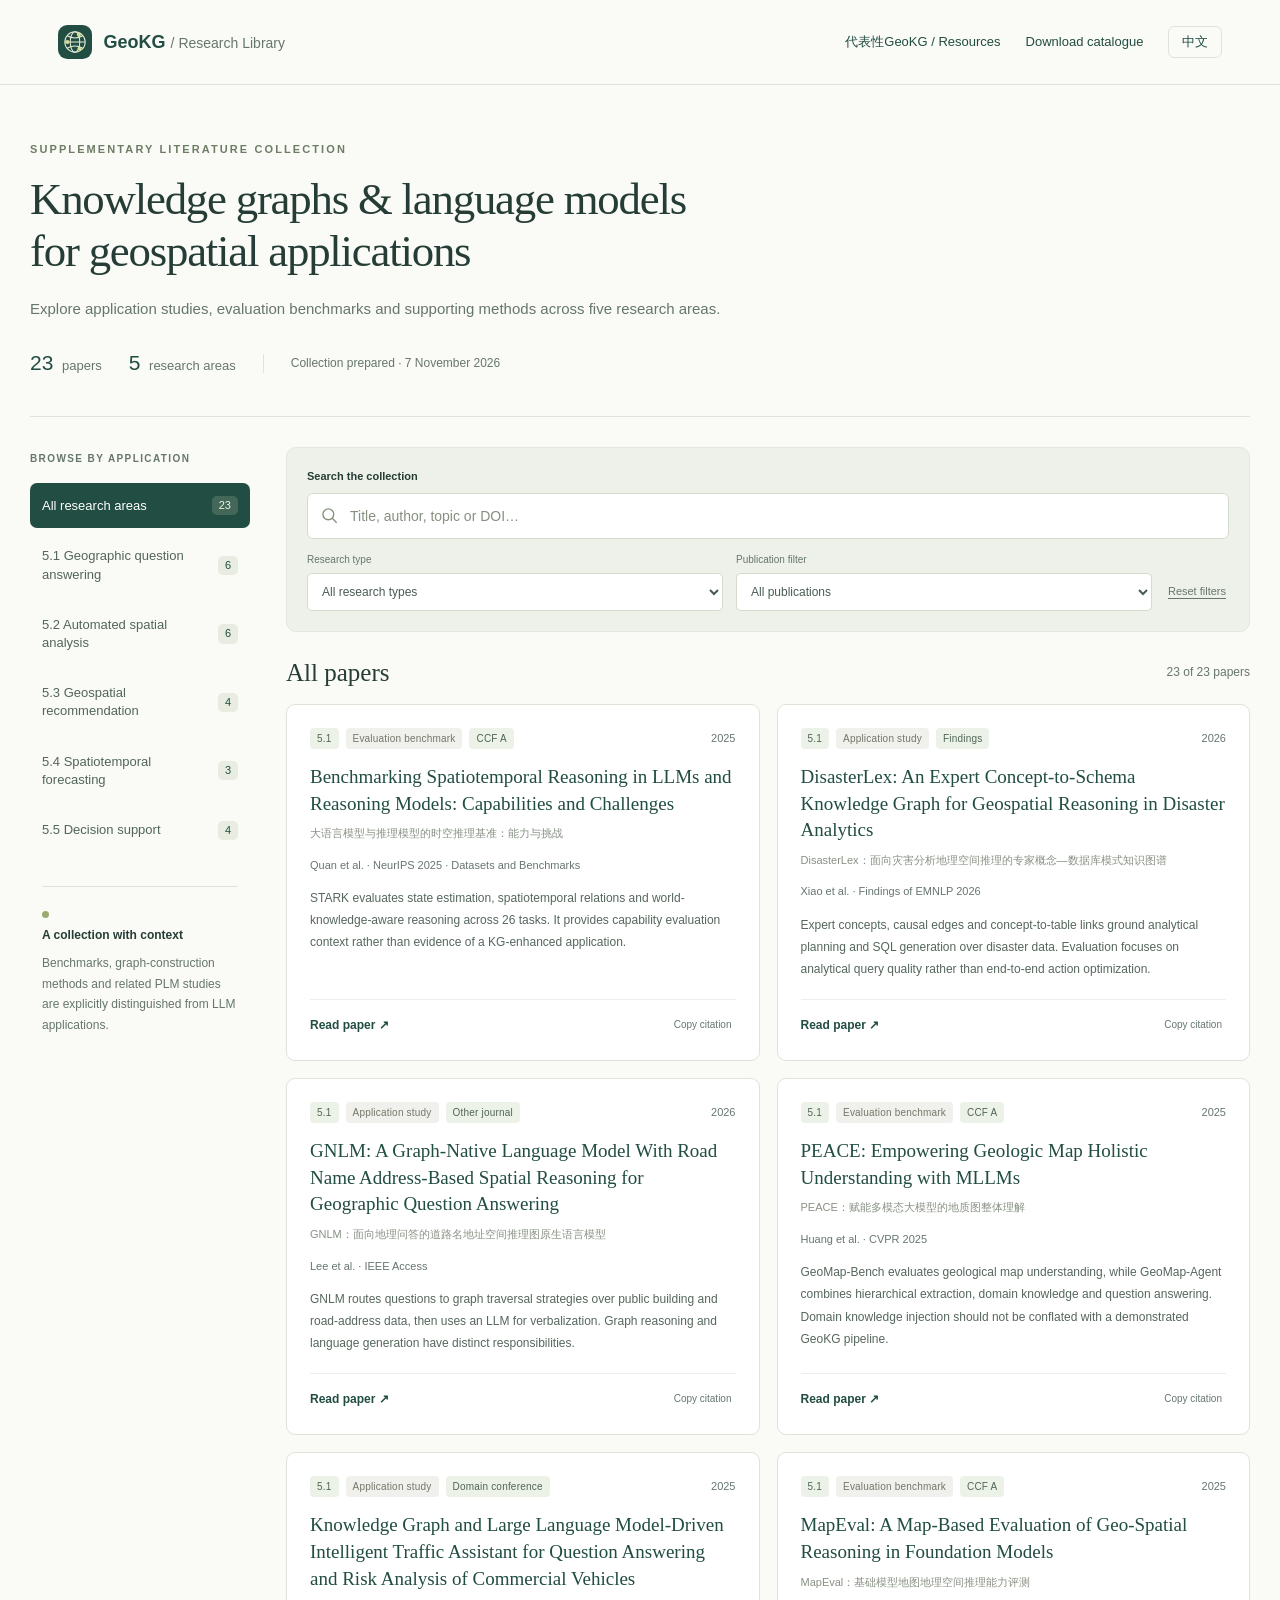
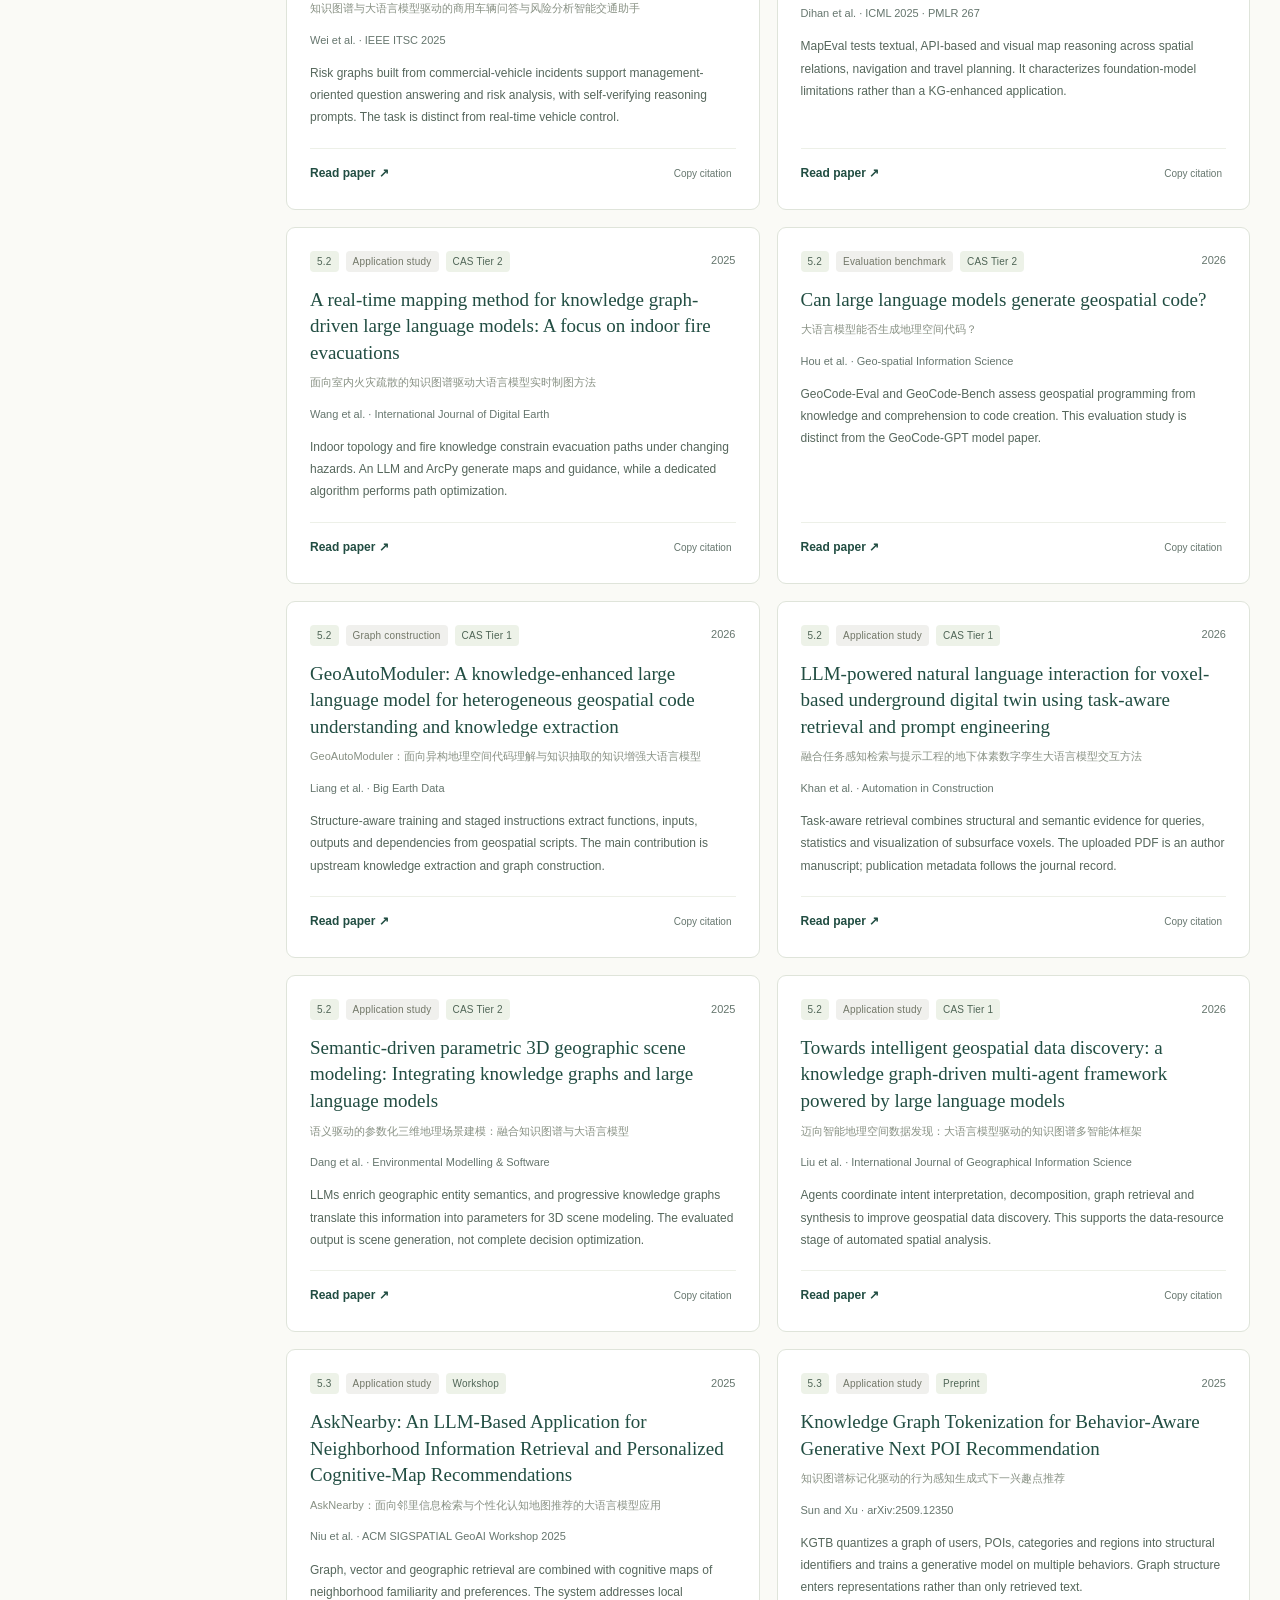
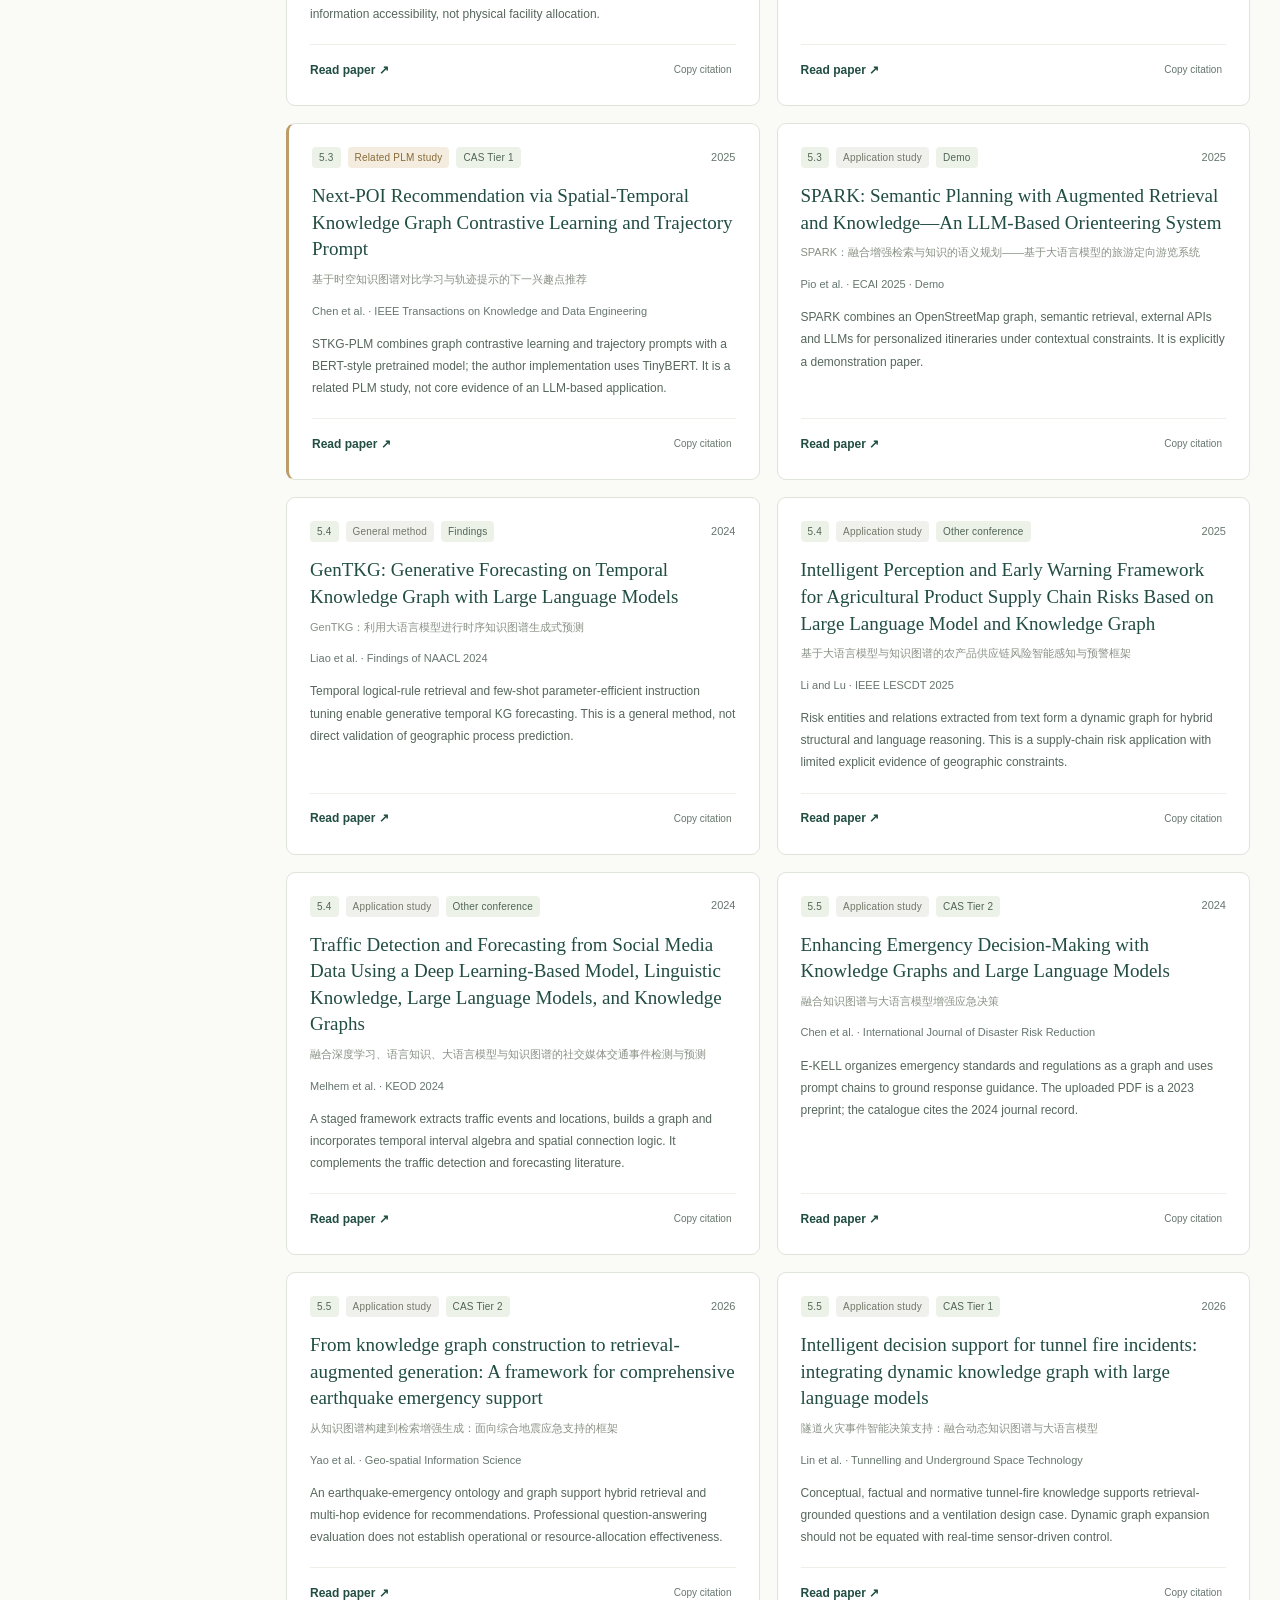
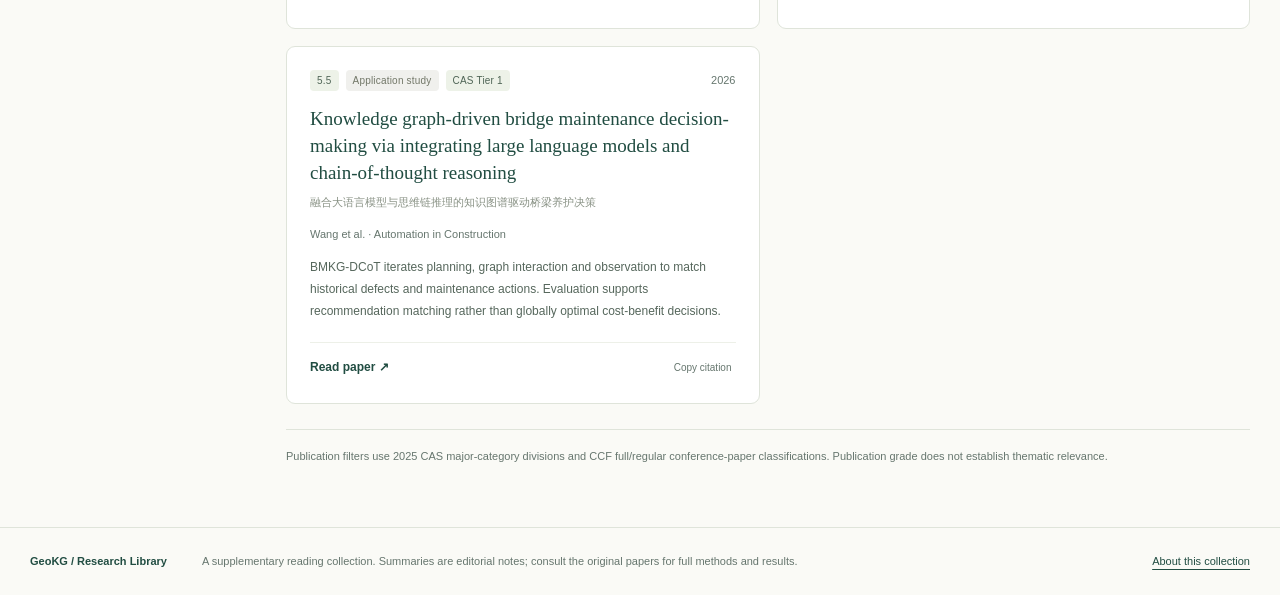
==== index.html @ d075bb41 "Add files via upload" ====
<!doctype html>
<html lang="en">
<head>
  <meta charset="utf-8">
  <meta name="viewport" content="width=device-width,initial-scale=1">
  <meta name="description" content="A bilingual supplementary collection of research on knowledge graphs, language models and geospatial applications.">
  <title>GeoKG Literature Library</title>
  <link rel="icon" href="favicon.svg" type="image/svg+xml">
  <link rel="stylesheet" href="styles.css">
  <script src="data.js" defer></script>
  <script src="core.js" defer></script>
  <script src="app.js" defer></script>
</head>
<body>
  <a class="skip" href="#results" data-i18n="skip">Skip to papers</a>
  <header class="topbar"><a class="brand" href="./"><img src="favicon.svg" alt="" width="34" height="34"><span>GeoKG <span class="brand-light">/ Research Library</span></span></a><div class="top-actions"><a href="representative-geokg/">代表性GeoKG / Resources</a><a href="data.json" download data-i18n="download">Download catalogue</a><button id="language" type="button" lang="zh-CN">中文</button></div></header>
  <main>
    <section class="intro" aria-labelledby="page-title"><p class="eyebrow" data-i18n="eyebrow">SUPPLEMENTARY LITERATURE COLLECTION</p><h1 id="page-title" data-i18n="title">Knowledge graphs &amp; language models<br>for geospatial applications</h1><p class="lead" data-i18n="lead">Explore application studies, evaluation benchmarks and supporting methods across five research areas.</p><div class="collection-meta"><span><b>23</b> <span data-i18n="papers">papers</span></span><span><b>5</b> <span data-i18n="areas">research areas</span></span><span class="updated" data-i18n="updated">Collection prepared · 7 November 2026</span></div></section>
    <div class="workspace">
      <aside><h2 class="aside-heading" data-i18n="browse">BROWSE BY APPLICATION</h2><nav id="sections" aria-label="Research areas"></nav><div class="scope-note"><span class="note-dot"></span><h3 data-i18n="scopeTitle">A collection with context</h3><p data-i18n="scope">Benchmarks, graph-construction methods and related PLM studies are explicitly distinguished from LLM applications.</p></div></aside>
      <section class="catalogue" aria-labelledby="list-title">
        <form id="filters" class="filters" role="search">
          <label class="search-label" for="search"><span data-i18n="searchLabel">Search the collection</span><div class="search-wrap"><svg viewBox="0 0 24 24" width="20" height="20" aria-hidden="true"><circle cx="10" cy="10" r="6.5" fill="none" stroke="currentColor" stroke-width="1.6"/><path d="m15 15 5 5" stroke="currentColor" stroke-width="1.6"/></svg><input type="search" id="search" placeholder="Title, author, topic or DOI…" autocomplete="off"></div></label>
          <div class="filter-row"><label for="kind"><span data-i18n="typeLabel">Research type</span><select id="kind"></select></label><label for="quality"><span data-i18n="qualityLabel">Publication filter</span><select id="quality"></select></label><button id="reset" class="reset" type="button" data-i18n="reset">Reset filters</button></div>
        </form>
        <div class="results-heading"><h2 id="list-title" data-i18n="allPapers">All papers</h2><span id="result-count" role="status" aria-live="polite"></span></div>
        <div id="results" tabindex="-1"></div>
        <p class="grade-note" data-i18n="gradeNote">Publication filters use 2025 CAS major-category divisions and CCF full/regular conference-paper classifications. Publication grade does not establish thematic relevance.</p>
      </section>
    </div>
  </main>
  <footer><span>GeoKG / Research Library</span><p data-i18n="footer">A supplementary reading collection. Summaries are editorial notes; consult the original papers for full methods and results.</p><a href="README.md" data-i18n="about">About this collection</a></footer>
  <div id="toast" class="toast" role="status" aria-live="polite" hidden></div>
  <noscript><p>This catalogue requires JavaScript. You can also <a href="catalogue.csv">download the CSV catalogue</a>.</p></noscript>
</body>
</html>
---- styles.css ----
:root{--ink:#253d36;--muted:#66766e;--green:#214d42;--pale:#e9eee5;--paper:#fafaf6;--line:#dfe4da;--accent:#d9e4a9}*{box-sizing:border-box}body{margin:0;background:var(--paper);color:var(--ink);font-family:Arial,"Microsoft YaHei",sans-serif;font-size:15px;line-height:1.6}a{color:var(--green);text-underline-offset:4px}button,input,select{font:inherit}button,a,input,select,summary{touch-action:manipulation}button{cursor:pointer}button:focus-visible,a:focus-visible,input:focus-visible,select:focus-visible,summary:focus-visible{outline:3px solid #91a951;outline-offset:4px}.topbar{max-width:1440px;margin:auto;padding:25px 4.5%;display:flex;justify-content:space-between;align-items:center;border-bottom:1px solid var(--line);gap:20px}.brand{display:flex;align-items:center;gap:12px;font-size:18px;font-weight:700;text-decoration:none;white-space:nowrap}.brand-light{font-size:14px;font-weight:400;color:var(--muted)}.top-actions{display:flex;align-items:center;gap:25px;font-size:13px}.top-actions a{text-decoration:none}.top-actions button{border:1px solid var(--line);background:transparent;border-radius:6px;padding:5px 13px;color:var(--green)}main{max-width:1320px;margin:auto;padding:0 30px}.intro{padding:56px 0 36px}.eyebrow{font-size:11px;letter-spacing:2.1px;font-weight:700;color:#6d7d64;margin:0 0 14px}h1{font:400 clamp(30px,3.5vw,47px)/1.17 Georgia,"Songti SC","SimSun",serif;letter-spacing:-1.2px;margin:0 0 20px;max-width:920px}.lead{max-width:730px;color:var(--muted);margin:0;font-size:15px}.collection-meta{display:flex;align-items:center;gap:27px;margin-top:25px;font-size:13px;color:var(--muted)}.collection-meta b{font-size:21px;color:var(--green);margin-right:5px;font-weight:500}.updated{border-left:1px solid var(--line);padding-left:27px;font-size:12px}.workspace{display:grid;grid-template-columns:220px minmax(0,1fr);gap:36px;border-top:1px solid var(--line);padding-top:30px;padding-bottom:60px}aside{padding-top:4px}.aside-heading{font-size:10px;letter-spacing:1.4px;color:var(--muted);margin:0 0 16px;font-weight:600}nav{display:flex;flex-direction:column;gap:6px}.section-button{border:0;background:transparent;text-align:left;display:flex;justify-content:space-between;align-items:center;gap:8px;padding:13px 12px;border-radius:7px;font-size:13px;color:#52655c;line-height:1.4;width:100%}.section-button:hover{background:#eff2e9}.section-button.active{background:var(--green);color:white}.section-button .count{font-size:11px;background:#e8ece1;padding:2px 7px;border-radius:5px;flex-shrink:0;color:var(--green)}.section-button.active .count{background:#43685a;color:#f0f5df}.scope-note{border-top:1px solid var(--line);margin:33px 12px 0;padding-top:24px}.scope-note h3{font-size:12px;margin:8px 0}.scope-note p{font-size:12px;color:var(--muted);line-height:1.7;margin:0}.note-dot{display:block;width:7px;height:7px;background:#9caa70;border-radius:50%}.filters{background:#eef1e9;padding:20px;border:1px solid #e3e8dc;border-radius:10px}.search-label>span{display:block;font-size:11px;font-weight:600;margin-bottom:7px}.search-wrap{position:relative}.search-wrap svg{position:absolute;left:13px;top:13px;color:#829078}.search-wrap input{width:100%;border:1px solid #d4dccd;background:#fff;border-radius:6px;padding:11px 15px 11px 42px;color:var(--ink);min-height:46px;font-size:14px}.search-wrap input::placeholder{color:#859080}.filter-row{display:flex;align-items:flex-end;gap:13px;margin-top:13px}.filter-row label{flex:1;min-width:0}.filter-row label>span{display:block;font-size:10px;color:var(--muted);margin-bottom:5px}.filter-row select{width:100%;background:#fff;border:1px solid #d4dccd;border-radius:5px;color:#485d51;padding:8px 10px;font-size:12px;min-height:38px}.reset{border:0;background:transparent;text-decoration:underline;text-underline-offset:3px;color:var(--muted);font-size:11px;padding:8px 3px;min-height:38px;white-space:nowrap}.results-heading{display:flex;align-items:center;justify-content:space-between;gap:20px;margin:27px 0 17px}.results-heading h2{font:400 25px Georgia,"SimSun",serif;margin:0}.results-heading>span{font-size:12px;color:var(--muted)}#results{display:grid;grid-template-columns:repeat(2,minmax(0,1fr));gap:17px;outline:none}.paper{display:flex;flex-direction:column;min-width:0;background:white;border:1px solid var(--line);border-radius:9px;padding:23px;transition:border-color .18s,box-shadow .18s}.paper:hover{border-color:#a8b7a0;box-shadow:0 3px 16px #214d4209}.paper.related{border-left:3px solid #bc9d69}.paper-top{display:flex;align-items:center;gap:7px;flex-wrap:wrap;margin-bottom:15px}.chip{font-size:10px;letter-spacing:.2px;color:#4f6556;background:#edf2e8;border-radius:4px;padding:3px 7px;line-height:1.5}.chip.kind{background:#f0f0ed;color:#727768}.chip.related{background:#f4eddf;color:#876b37}.paper-year{font-size:11px;color:var(--muted);margin-left:auto}.paper h3{font:400 19px/1.4 Georgia,"SimSun",serif;margin:0 0 7px;color:var(--green);overflow-wrap:anywhere}.secondary-title{font-size:11px;color:#889184;line-height:1.7;margin:0 0 13px}.byline{font-size:11px;color:var(--muted);margin:0 0 13px;line-height:1.65}.paper-summary{font-size:12px;line-height:1.85;color:#56675c;margin:0 0 19px;flex:1}.paper-actions{display:flex;align-items:center;justify-content:space-between;gap:10px;border-top:1px solid #edf0e8;padding-top:13px;margin-top:auto}.paper-actions a{font-size:12px;font-weight:600;text-decoration:none}.paper-actions button{border:0;background:transparent;font-size:10px;color:var(--muted);padding:4px}.grade-note{font-size:11px;color:var(--muted);line-height:1.9;border-top:1px solid var(--line);margin:25px 0 0;padding-top:16px}.empty{grid-column:1/-1;border:1px dashed #b8c4b1;border-radius:9px;padding:45px 25px;text-align:center;color:var(--muted)}footer{max-width:1320px;padding:25px 30px;margin:auto;border-top:1px solid var(--line);display:flex;align-items:flex-start;gap:35px;font-size:11px;color:var(--muted)}footer>span{color:var(--green);white-space:nowrap;font-weight:600}footer p{margin:0;flex:1;max-width:620px}footer a{white-space:nowrap;margin-left:auto}.toast{position:fixed;bottom:25px;left:50%;transform:translateX(-50%);background:var(--green);color:white;padding:10px 20px;border-radius:8px;font-size:13px;box-shadow:0 3px 20px #0002}.skip{position:fixed;top:-80px;left:15px;z-index:10;background:var(--green);color:white;padding:12px}.skip:focus{top:12px}@media(min-width:1450px){.intro{padding-top:65px;padding-bottom:42px}}@media(max-width:1000px){.workspace{grid-template-columns:185px minmax(0,1fr);gap:22px}.paper{padding:19px}#results{grid-template-columns:1fr}.paper h3{font-size:21px}.paper-summary{font-size:13px}}@media(max-width:680px){.topbar{padding:18px 20px}.brand-light{display:none}.top-actions{gap:15px}.top-actions a{font-size:11px}main{padding:0 20px}.intro{padding:35px 0 27px}h1{letter-spacing:-.5px;font-size:33px}.lead{font-size:13px}.collection-meta{gap:18px;flex-wrap:wrap;margin-top:20px}.updated{border:0;padding-left:0;flex-basis:100%}.workspace{display:block;padding-top:20px}nav{display:grid;grid-template-columns:1fr 1fr;gap:6px;margin-bottom:20px}.section-button{font-size:11px;padding:10px}.scope-note{display:none}.filters{padding:15px}.filter-row{flex-wrap:wrap;gap:10px}.filter-row label{flex:1 1 42%}.reset{margin-left:auto}#results{gap:13px}.paper{padding:21px}.paper h3{font-size:20px}.paper-summary{font-size:13px}.results-heading h2{font-size:23px}footer{padding:20px;flex-wrap:wrap;gap:12px}footer p{flex-basis:100%}footer a{margin-left:0}}@media(prefers-reduced-motion:reduce){*{transition:none!important}}
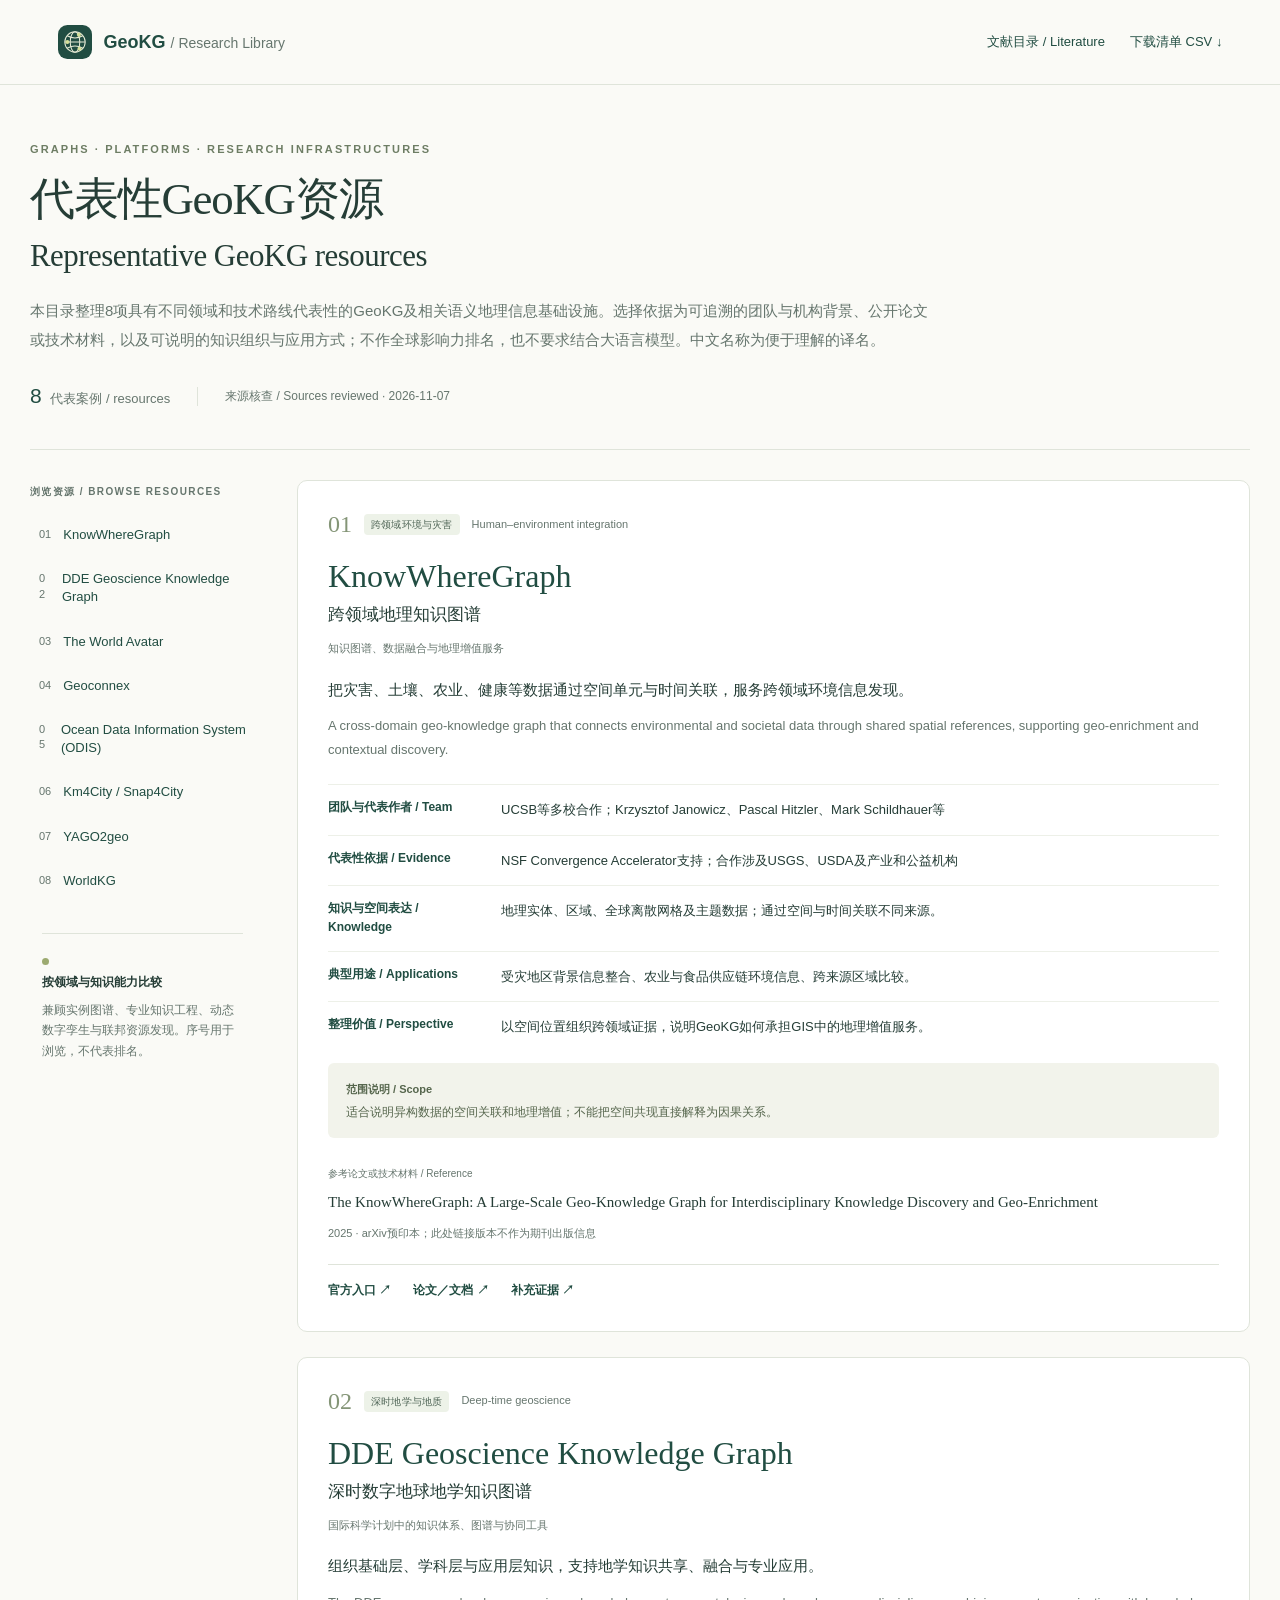
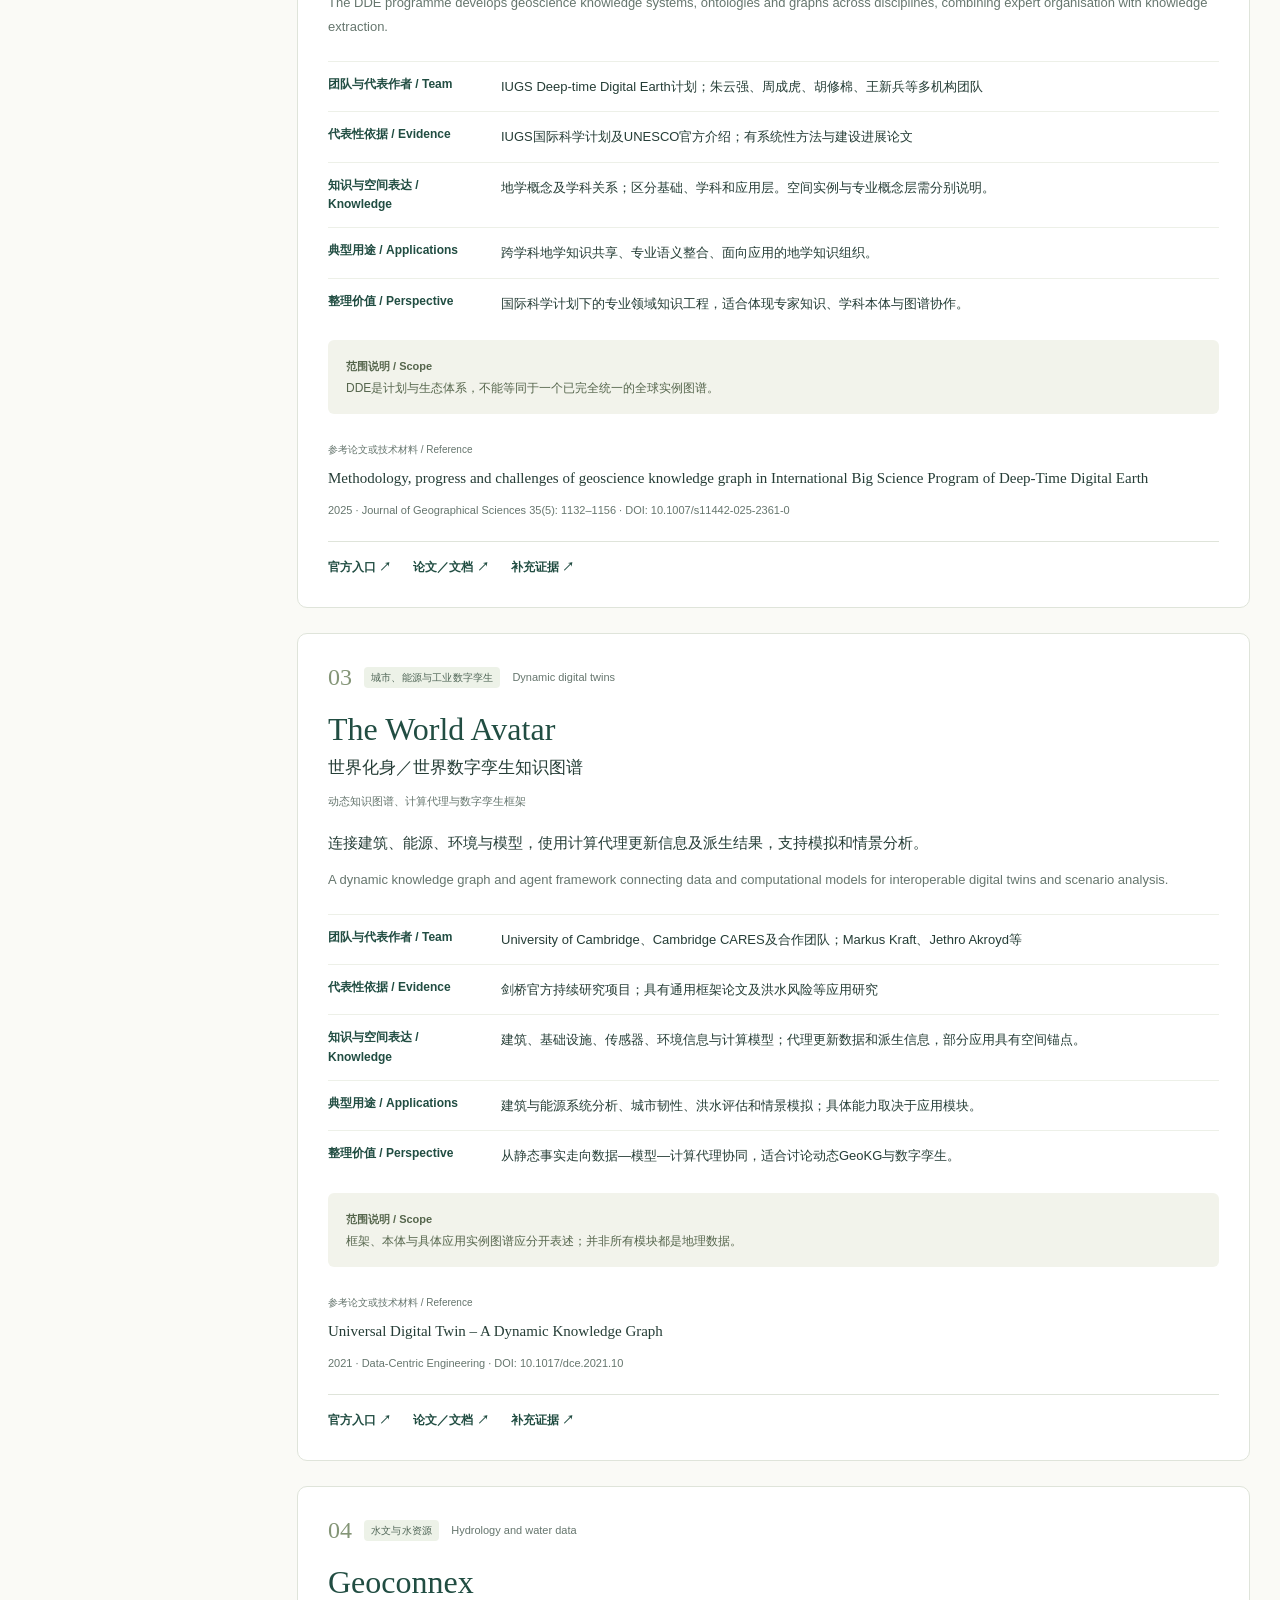
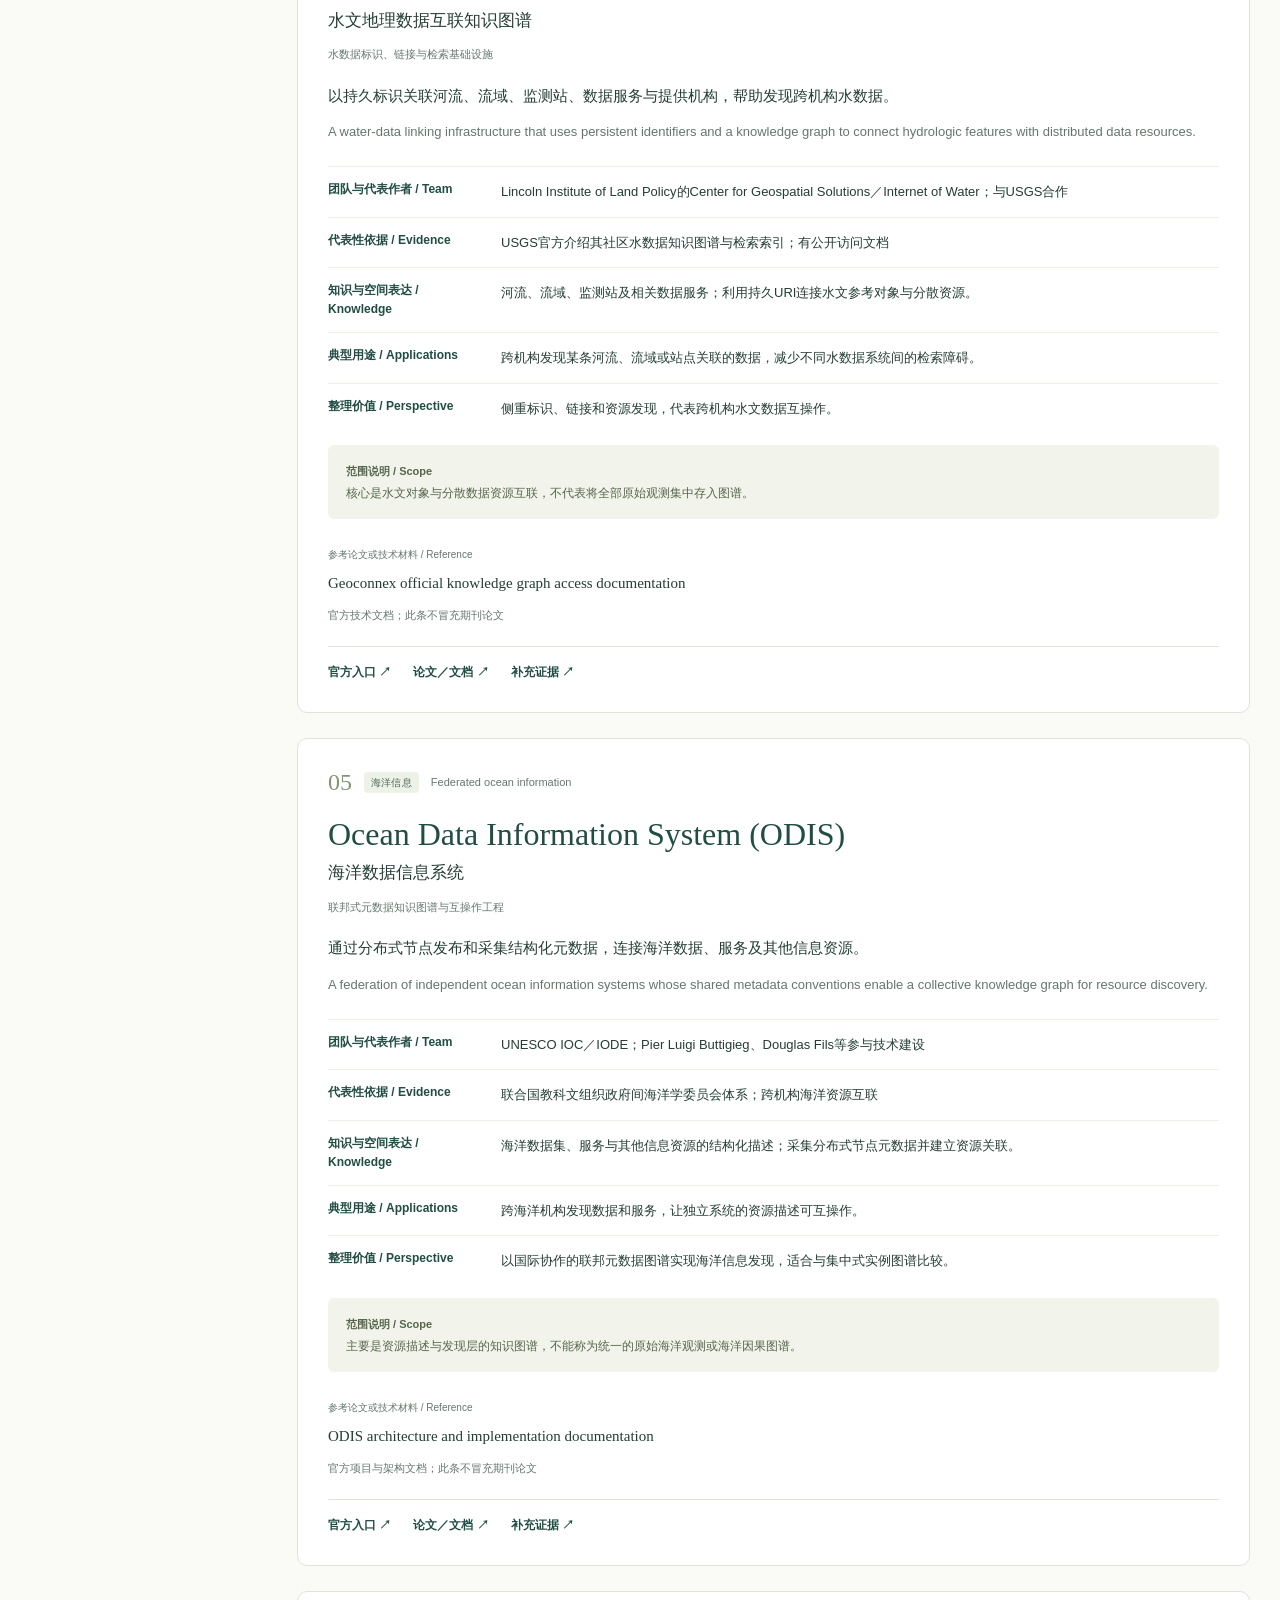
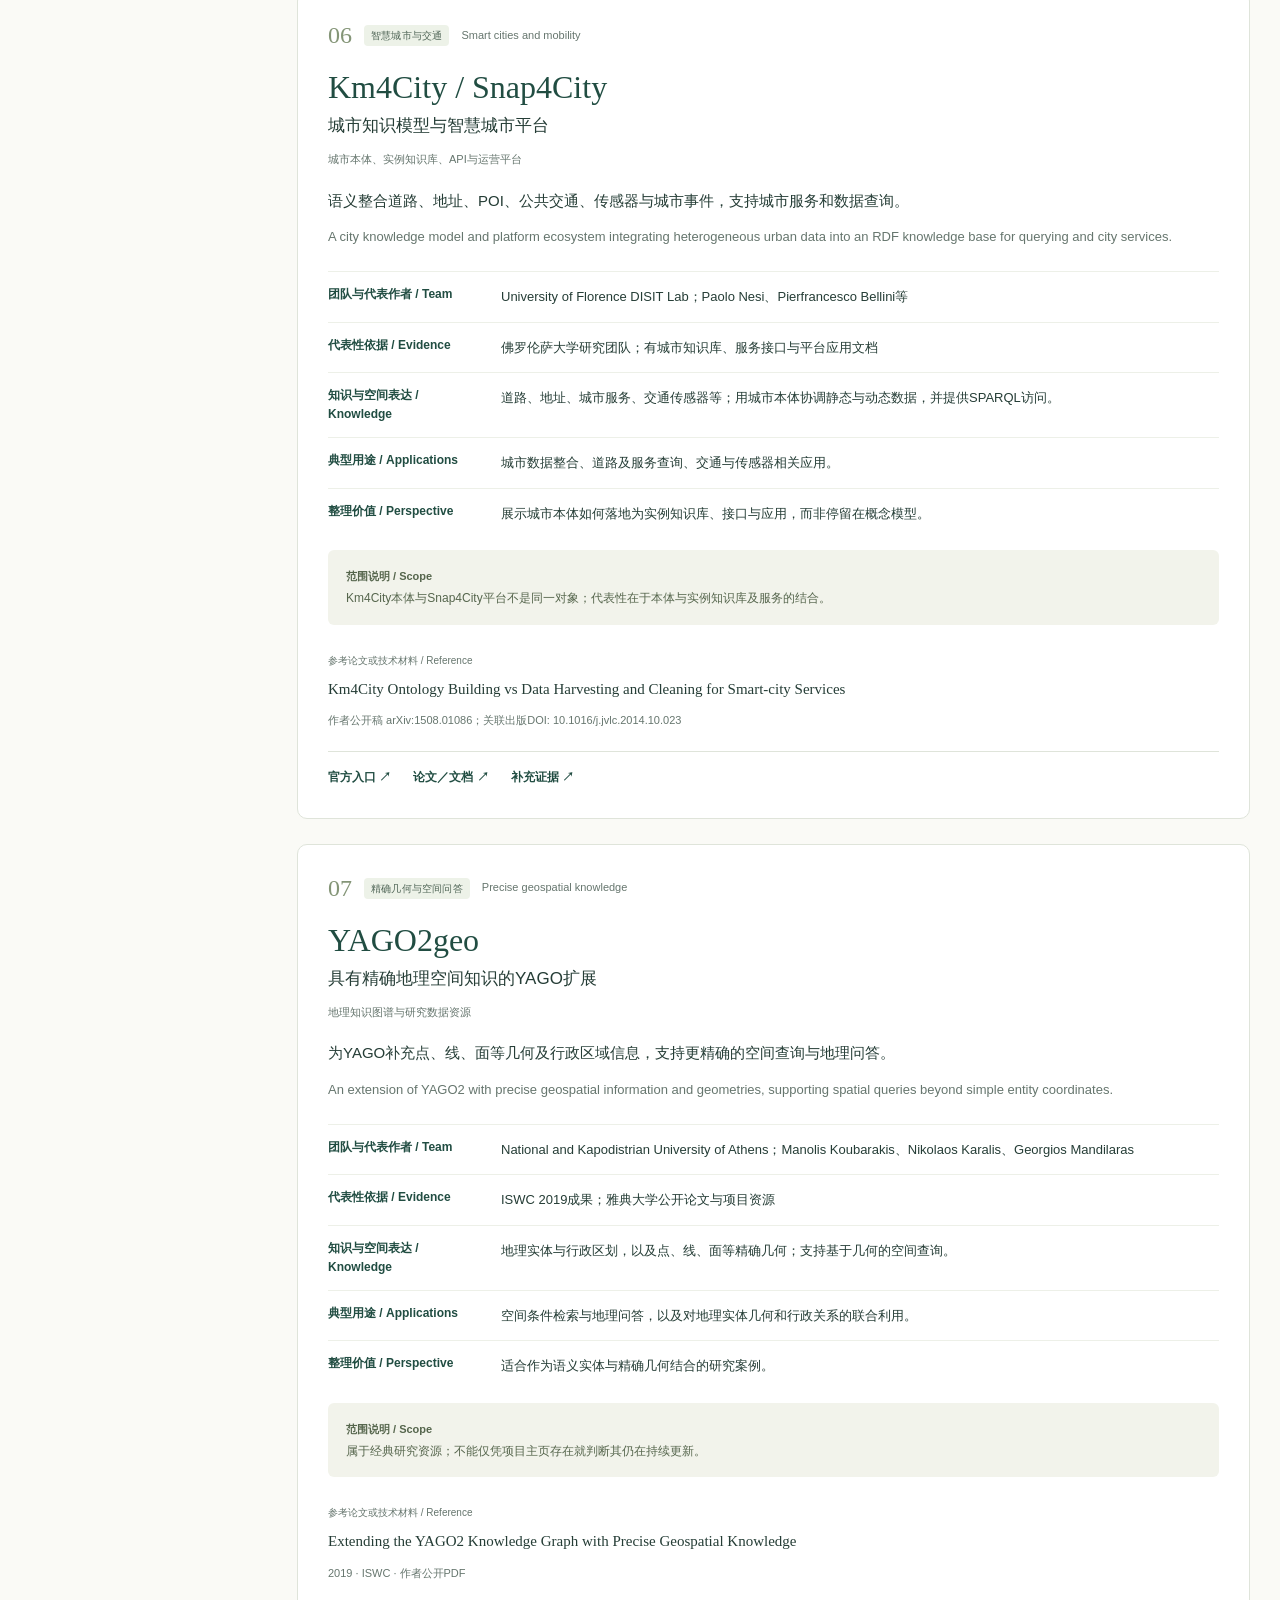
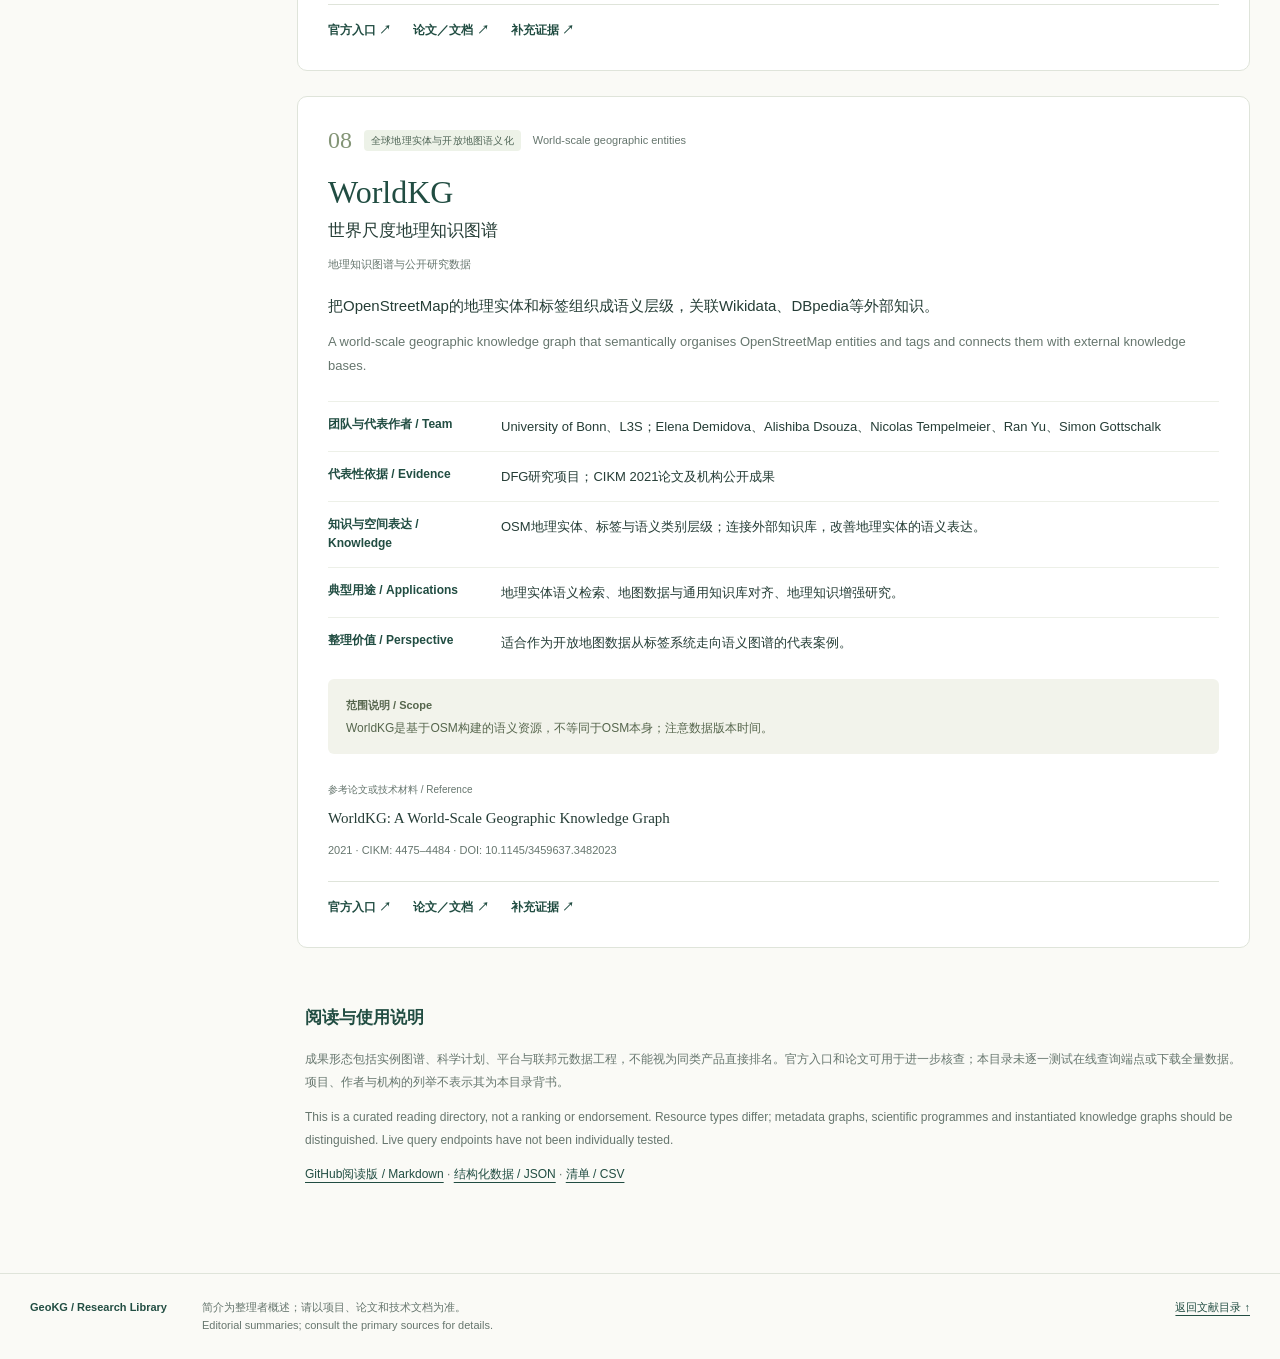
==== commit eedcc580: "Add files via upload" ====
--- a/index.html
+++ b/index.html
@@ -1,36 +1,74 @@
 <!doctype html>
-<html lang="en">
-<head>
-  <meta charset="utf-8">
-  <meta name="viewport" content="width=device-width,initial-scale=1">
-  <meta name="description" content="A bilingual supplementary collection of research on knowledge graphs, language models and geospatial applications.">
-  <title>GeoKG Literature Library</title>
-  <link rel="icon" href="favicon.svg" type="image/svg+xml">
-  <link rel="stylesheet" href="styles.css">
-  <script src="data.js" defer></script>
-  <script src="core.js" defer></script>
-  <script src="app.js" defer></script>
-</head>
-<body>
-  <a class="skip" href="#results" data-i18n="skip">Skip to papers</a>
-  <header class="topbar"><a class="brand" href="./"><img src="favicon.svg" alt="" width="34" height="34"><span>GeoKG <span class="brand-light">/ Research Library</span></span></a><div class="top-actions"><a href="representative-geokg/">代表性GeoKG / Resources</a><a href="data.json" download data-i18n="download">Download catalogue</a><button id="language" type="button" lang="zh-CN">中文</button></div></header>
-  <main>
-    <section class="intro" aria-labelledby="page-title"><p class="eyebrow" data-i18n="eyebrow">SUPPLEMENTARY LITERATURE COLLECTION</p><h1 id="page-title" data-i18n="title">Knowledge graphs &amp; language models<br>for geospatial applications</h1><p class="lead" data-i18n="lead">Explore application studies, evaluation benchmarks and supporting methods across five research areas.</p><div class="collection-meta"><span><b>23</b> <span data-i18n="papers">papers</span></span><span><b>5</b> <span data-i18n="areas">research areas</span></span><span class="updated" data-i18n="updated">Collection prepared · 7 November 2026</span></div></section>
-    <div class="workspace">
-      <aside><h2 class="aside-heading" data-i18n="browse">BROWSE BY APPLICATION</h2><nav id="sections" aria-label="Research areas"></nav><div class="scope-note"><span class="note-dot"></span><h3 data-i18n="scopeTitle">A collection with context</h3><p data-i18n="scope">Benchmarks, graph-construction methods and related PLM studies are explicitly distinguished from LLM applications.</p></div></aside>
-      <section class="catalogue" aria-labelledby="list-title">
-        <form id="filters" class="filters" role="search">
-          <label class="search-label" for="search"><span data-i18n="searchLabel">Search the collection</span><div class="search-wrap"><svg viewBox="0 0 24 24" width="20" height="20" aria-hidden="true"><circle cx="10" cy="10" r="6.5" fill="none" stroke="currentColor" stroke-width="1.6"/><path d="m15 15 5 5" stroke="currentColor" stroke-width="1.6"/></svg><input type="search" id="search" placeholder="Title, author, topic or DOI…" autocomplete="off"></div></label>
-          <div class="filter-row"><label for="kind"><span data-i18n="typeLabel">Research type</span><select id="kind"></select></label><label for="quality"><span data-i18n="qualityLabel">Publication filter</span><select id="quality"></select></label><button id="reset" class="reset" type="button" data-i18n="reset">Reset filters</button></div>
-        </form>
-        <div class="results-heading"><h2 id="list-title" data-i18n="allPapers">All papers</h2><span id="result-count" role="status" aria-live="polite"></span></div>
-        <div id="results" tabindex="-1"></div>
-        <p class="grade-note" data-i18n="gradeNote">Publication filters use 2025 CAS major-category divisions and CCF full/regular conference-paper classifications. Publication grade does not establish thematic relevance.</p>
-      </section>
-    </div>
-  </main>
-  <footer><span>GeoKG / Research Library</span><p data-i18n="footer">A supplementary reading collection. Summaries are editorial notes; consult the original papers for full methods and results.</p><a href="README.md" data-i18n="about">About this collection</a></footer>
-  <div id="toast" class="toast" role="status" aria-live="polite" hidden></div>
-  <noscript><p>This catalogue requires JavaScript. You can also <a href="catalogue.csv">download the CSV catalogue</a>.</p></noscript>
-</body>
-</html>
+<html lang="zh-CN"><head><meta charset="utf-8"><meta name="viewport" content="width=device-width,initial-scale=1">
+<title>Representative GeoKG Resources · 代表性GeoKG资源</title><meta name="description" content="Eight representative geographic knowledge graphs and semantic geospatial infrastructures, with teams, applications and primary sources.">
+<link rel="icon" href="../favicon.svg" type="image/svg+xml"><link rel="stylesheet" href="../styles.css"><link rel="stylesheet" href="resources.css"></head>
+<body><a class="skip" href="#resources">跳到资源正文</a>
+<header class="topbar"><a class="brand" href="../"><img src="../favicon.svg" alt="" width="34" height="34"><span>GeoKG <span class="brand-light">/ Research Library</span></span></a><div class="top-actions"><a href="../">文献目录 / Literature</a><a href="catalogue.csv" download>下载清单 CSV ↓</a></div></header>
+<main><section class="intro"><p class="eyebrow" lang="en">GRAPHS · PLATFORMS · RESEARCH INFRASTRUCTURES</p><h1>代表性GeoKG资源<br><span lang="en">Representative GeoKG resources</span></h1><p class="lead">本目录整理8项具有不同领域和技术路线代表性的GeoKG及相关语义地理信息基础设施。选择依据为可追溯的团队与机构背景、公开论文或技术材料，以及可说明的知识组织与应用方式；不作全球影响力排名，也不要求结合大语言模型。中文名称为便于理解的译名。</p><div class="collection-meta"><span><b>8</b> 代表案例 / resources</span><span class="updated">来源核查 / Sources reviewed · 2026-11-07</span></div></section>
+<div class="resource-layout"><aside><h2 class="aside-heading">浏览资源 / BROWSE RESOURCES</h2><nav aria-label="资源索引"><a href="#knowwheregraph"><span>01</span>KnowWhereGraph</a><a href="#dde"><span>02</span>DDE Geoscience Knowledge Graph</a><a href="#world-avatar"><span>03</span>The World Avatar</a><a href="#geoconnex"><span>04</span>Geoconnex</a><a href="#odis"><span>05</span>Ocean Data Information System (ODIS)</a><a href="#km4city"><span>06</span>Km4City / Snap4City</a><a href="#yago2geo"><span>07</span>YAGO2geo</a><a href="#worldkg"><span>08</span>WorldKG</a></nav><div class="scope-note"><span class="note-dot"></span><h3>按领域与知识能力比较</h3><p>兼顾实例图谱、专业知识工程、动态数字孪生与联邦资源发现。序号用于浏览，不代表排名。</p></div></aside>
+<section id="resources" aria-label="8项GeoKG资源"><article class="resource" id="knowwheregraph" aria-labelledby="title-1">
+      <div class="resource-top"><span class="ordinal">01</span><span class="chip">跨领域环境与灾害</span><span class="english-domain" lang="en">Human–environment integration</span></div>
+      <h2 id="title-1" lang="en">KnowWhereGraph</h2><p class="cn-title">跨领域地理知识图谱</p>
+      <p class="form">知识图谱、数据融合与地理增值服务</p><p class="summary">把灾害、土壤、农业、健康等数据通过空间单元与时间关联，服务跨领域环境信息发现。</p>
+      <p class="en-summary" lang="en">A cross-domain geo-knowledge graph that connects environmental and societal data through shared spatial references, supporting geo-enrichment and contextual discovery.</p><dl><div><dt>团队与代表作者 / Team</dt><dd>UCSB等多校合作；Krzysztof Janowicz、Pascal Hitzler、Mark Schildhauer等</dd></div><div><dt>代表性依据 / Evidence</dt><dd>NSF Convergence Accelerator支持；合作涉及USGS、USDA及产业和公益机构</dd></div><div><dt>知识与空间表达 / Knowledge</dt><dd>地理实体、区域、全球离散网格及主题数据；通过空间与时间关联不同来源。</dd></div><div><dt>典型用途 / Applications</dt><dd>受灾地区背景信息整合、农业与食品供应链环境信息、跨来源区域比较。</dd></div><div><dt>整理价值 / Perspective</dt><dd>以空间位置组织跨领域证据，说明GeoKG如何承担GIS中的地理增值服务。</dd></div></dl>
+      <p class="boundary"><strong>范围说明 / Scope</strong><br>适合说明异构数据的空间关联和地理增值；不能把空间共现直接解释为因果关系。</p>
+      <div class="reference"><span class="small-label">参考论文或技术材料 / Reference</span><p lang="en">The KnowWhereGraph: A Large-Scale Geo-Knowledge Graph for Interdisciplinary Knowledge Discovery and Geo-Enrichment</p><small>2025 · arXiv预印本；此处链接版本不作为期刊出版信息</small></div>
+      <div class="resource-links"><a href="https://www.knowwheregraph.org/">官方入口 ↗</a><a href="https://arxiv.org/abs/2502.13874">论文／文档 ↗</a><a href="https://knowwheregraph.org/about/">补充证据 ↗</a></div>
+    </article><article class="resource" id="dde" aria-labelledby="title-2">
+      <div class="resource-top"><span class="ordinal">02</span><span class="chip">深时地学与地质</span><span class="english-domain" lang="en">Deep-time geoscience</span></div>
+      <h2 id="title-2" lang="en">DDE Geoscience Knowledge Graph</h2><p class="cn-title">深时数字地球地学知识图谱</p>
+      <p class="form">国际科学计划中的知识体系、图谱与协同工具</p><p class="summary">组织基础层、学科层与应用层知识，支持地学知识共享、融合与专业应用。</p>
+      <p class="en-summary" lang="en">The DDE programme develops geoscience knowledge systems, ontologies and graphs across disciplines, combining expert organisation with knowledge extraction.</p><dl><div><dt>团队与代表作者 / Team</dt><dd>IUGS Deep-time Digital Earth计划；朱云强、周成虎、胡修棉、王新兵等多机构团队</dd></div><div><dt>代表性依据 / Evidence</dt><dd>IUGS国际科学计划及UNESCO官方介绍；有系统性方法与建设进展论文</dd></div><div><dt>知识与空间表达 / Knowledge</dt><dd>地学概念及学科关系；区分基础、学科和应用层。空间实例与专业概念层需分别说明。</dd></div><div><dt>典型用途 / Applications</dt><dd>跨学科地学知识共享、专业语义整合、面向应用的地学知识组织。</dd></div><div><dt>整理价值 / Perspective</dt><dd>国际科学计划下的专业领域知识工程，适合体现专家知识、学科本体与图谱协作。</dd></div></dl>
+      <p class="boundary"><strong>范围说明 / Scope</strong><br>DDE是计划与生态体系，不能等同于一个已完全统一的全球实例图谱。</p>
+      <div class="reference"><span class="small-label">参考论文或技术材料 / Reference</span><p lang="en">Methodology, progress and challenges of geoscience knowledge graph in International Big Science Program of Deep-Time Digital Earth</p><small>2025 · Journal of Geographical Sciences 35(5): 1132–1156 · DOI: 10.1007/s11442-025-2361-0</small></div>
+      <div class="resource-links"><a href="https://www.unesco.org/en/open-science/inclusive-science/empowering-geoscientists-deep-time-digital-earth">官方入口 ↗</a><a href="https://www.geogsci.com/EN/abstract/article/1009-637X/73547">论文／文档 ↗</a><a href="https://www.geogsci.com/EN/abstract/article/1009-637X/73547">补充证据 ↗</a></div>
+    </article><article class="resource" id="world-avatar" aria-labelledby="title-3">
+      <div class="resource-top"><span class="ordinal">03</span><span class="chip">城市、能源与工业数字孪生</span><span class="english-domain" lang="en">Dynamic digital twins</span></div>
+      <h2 id="title-3" lang="en">The World Avatar</h2><p class="cn-title">世界化身／世界数字孪生知识图谱</p>
+      <p class="form">动态知识图谱、计算代理与数字孪生框架</p><p class="summary">连接建筑、能源、环境与模型，使用计算代理更新信息及派生结果，支持模拟和情景分析。</p>
+      <p class="en-summary" lang="en">A dynamic knowledge graph and agent framework connecting data and computational models for interoperable digital twins and scenario analysis.</p><dl><div><dt>团队与代表作者 / Team</dt><dd>University of Cambridge、Cambridge CARES及合作团队；Markus Kraft、Jethro Akroyd等</dd></div><div><dt>代表性依据 / Evidence</dt><dd>剑桥官方持续研究项目；具有通用框架论文及洪水风险等应用研究</dd></div><div><dt>知识与空间表达 / Knowledge</dt><dd>建筑、基础设施、传感器、环境信息与计算模型；代理更新数据和派生信息，部分应用具有空间锚点。</dd></div><div><dt>典型用途 / Applications</dt><dd>建筑与能源系统分析、城市韧性、洪水评估和情景模拟；具体能力取决于应用模块。</dd></div><div><dt>整理价值 / Perspective</dt><dd>从静态事实走向数据—模型—计算代理协同，适合讨论动态GeoKG与数字孪生。</dd></div></dl>
+      <p class="boundary"><strong>范围说明 / Scope</strong><br>框架、本体与具体应用实例图谱应分开表述；并非所有模块都是地理数据。</p>
+      <div class="reference"><span class="small-label">参考论文或技术材料 / Reference</span><p lang="en">Universal Digital Twin – A Dynamic Knowledge Graph</p><small>2021 · Data-Centric Engineering · DOI: 10.1017/dce.2021.10</small></div>
+      <div class="resource-links"><a href="https://www.cares.cam.ac.uk/research/the-world-avatar/">官方入口 ↗</a><a href="https://doi.org/10.1017/dce.2021.10">论文／文档 ↗</a><a href="https://doi.org/10.1017/dce.2021.10">补充证据 ↗</a></div>
+    </article><article class="resource" id="geoconnex" aria-labelledby="title-4">
+      <div class="resource-top"><span class="ordinal">04</span><span class="chip">水文与水资源</span><span class="english-domain" lang="en">Hydrology and water data</span></div>
+      <h2 id="title-4" lang="en">Geoconnex</h2><p class="cn-title">水文地理数据互联知识图谱</p>
+      <p class="form">水数据标识、链接与检索基础设施</p><p class="summary">以持久标识关联河流、流域、监测站、数据服务与提供机构，帮助发现跨机构水数据。</p>
+      <p class="en-summary" lang="en">A water-data linking infrastructure that uses persistent identifiers and a knowledge graph to connect hydrologic features with distributed data resources.</p><dl><div><dt>团队与代表作者 / Team</dt><dd>Lincoln Institute of Land Policy的Center for Geospatial Solutions／Internet of Water；与USGS合作</dd></div><div><dt>代表性依据 / Evidence</dt><dd>USGS官方介绍其社区水数据知识图谱与检索索引；有公开访问文档</dd></div><div><dt>知识与空间表达 / Knowledge</dt><dd>河流、流域、监测站及相关数据服务；利用持久URI连接水文参考对象与分散资源。</dd></div><div><dt>典型用途 / Applications</dt><dd>跨机构发现某条河流、流域或站点关联的数据，减少不同水数据系统间的检索障碍。</dd></div><div><dt>整理价值 / Perspective</dt><dd>侧重标识、链接和资源发现，代表跨机构水文数据互操作。</dd></div></dl>
+      <p class="boundary"><strong>范围说明 / Scope</strong><br>核心是水文对象与分散数据资源互联，不代表将全部原始观测集中存入图谱。</p>
+      <div class="reference"><span class="small-label">参考论文或技术材料 / Reference</span><p lang="en">Geoconnex official knowledge graph access documentation</p><small>官方技术文档；此条不冒充期刊论文</small></div>
+      <div class="resource-links"><a href="https://internetofwater.org/geoconnex/">官方入口 ↗</a><a href="https://docs.geoconnex.us/access/overview/">论文／文档 ↗</a><a href="https://www.usgs.gov/media/videos/towards-internet-water-creating-a-community-search-index-water-data">补充证据 ↗</a></div>
+    </article><article class="resource" id="odis" aria-labelledby="title-5">
+      <div class="resource-top"><span class="ordinal">05</span><span class="chip">海洋信息</span><span class="english-domain" lang="en">Federated ocean information</span></div>
+      <h2 id="title-5" lang="en">Ocean Data Information System (ODIS)</h2><p class="cn-title">海洋数据信息系统</p>
+      <p class="form">联邦式元数据知识图谱与互操作工程</p><p class="summary">通过分布式节点发布和采集结构化元数据，连接海洋数据、服务及其他信息资源。</p>
+      <p class="en-summary" lang="en">A federation of independent ocean information systems whose shared metadata conventions enable a collective knowledge graph for resource discovery.</p><dl><div><dt>团队与代表作者 / Team</dt><dd>UNESCO IOC／IODE；Pier Luigi Buttigieg、Douglas Fils等参与技术建设</dd></div><div><dt>代表性依据 / Evidence</dt><dd>联合国教科文组织政府间海洋学委员会体系；跨机构海洋资源互联</dd></div><div><dt>知识与空间表达 / Knowledge</dt><dd>海洋数据集、服务与其他信息资源的结构化描述；采集分布式节点元数据并建立资源关联。</dd></div><div><dt>典型用途 / Applications</dt><dd>跨海洋机构发现数据和服务，让独立系统的资源描述可互操作。</dd></div><div><dt>整理价值 / Perspective</dt><dd>以国际协作的联邦元数据图谱实现海洋信息发现，适合与集中式实例图谱比较。</dd></div></dl>
+      <p class="boundary"><strong>范围说明 / Scope</strong><br>主要是资源描述与发现层的知识图谱，不能称为统一的原始海洋观测或海洋因果图谱。</p>
+      <div class="reference"><span class="small-label">参考论文或技术材料 / Reference</span><p lang="en">ODIS architecture and implementation documentation</p><small>官方项目与架构文档；此条不冒充期刊论文</small></div>
+      <div class="resource-links"><a href="https://odis.org/overview/">官方入口 ↗</a><a href="https://github.com/iodepo/odis-arch">论文／文档 ↗</a><a href="https://book.odis.org/">补充证据 ↗</a></div>
+    </article><article class="resource" id="km4city" aria-labelledby="title-6">
+      <div class="resource-top"><span class="ordinal">06</span><span class="chip">智慧城市与交通</span><span class="english-domain" lang="en">Smart cities and mobility</span></div>
+      <h2 id="title-6" lang="en">Km4City / Snap4City</h2><p class="cn-title">城市知识模型与智慧城市平台</p>
+      <p class="form">城市本体、实例知识库、API与运营平台</p><p class="summary">语义整合道路、地址、POI、公共交通、传感器与城市事件，支持城市服务和数据查询。</p>
+      <p class="en-summary" lang="en">A city knowledge model and platform ecosystem integrating heterogeneous urban data into an RDF knowledge base for querying and city services.</p><dl><div><dt>团队与代表作者 / Team</dt><dd>University of Florence DISIT Lab；Paolo Nesi、Pierfrancesco Bellini等</dd></div><div><dt>代表性依据 / Evidence</dt><dd>佛罗伦萨大学研究团队；有城市知识库、服务接口与平台应用文档</dd></div><div><dt>知识与空间表达 / Knowledge</dt><dd>道路、地址、城市服务、交通传感器等；用城市本体协调静态与动态数据，并提供SPARQL访问。</dd></div><div><dt>典型用途 / Applications</dt><dd>城市数据整合、道路及服务查询、交通与传感器相关应用。</dd></div><div><dt>整理价值 / Perspective</dt><dd>展示城市本体如何落地为实例知识库、接口与应用，而非停留在概念模型。</dd></div></dl>
+      <p class="boundary"><strong>范围说明 / Scope</strong><br>Km4City本体与Snap4City平台不是同一对象；代表性在于本体与实例知识库及服务的结合。</p>
+      <div class="reference"><span class="small-label">参考论文或技术材料 / Reference</span><p lang="en">Km4City Ontology Building vs Data Harvesting and Cleaning for Smart-city Services</p><small>作者公开稿 arXiv:1508.01086；关联出版DOI: 10.1016/j.jvlc.2014.10.023</small></div>
+      <div class="resource-links"><a href="https://www.snap4city.org/drupal/node/19">官方入口 ↗</a><a href="https://arxiv.org/abs/1508.01086">论文／文档 ↗</a><a href="https://arxiv.org/abs/1508.01086">补充证据 ↗</a></div>
+    </article><article class="resource" id="yago2geo" aria-labelledby="title-7">
+      <div class="resource-top"><span class="ordinal">07</span><span class="chip">精确几何与空间问答</span><span class="english-domain" lang="en">Precise geospatial knowledge</span></div>
+      <h2 id="title-7" lang="en">YAGO2geo</h2><p class="cn-title">具有精确地理空间知识的YAGO扩展</p>
+      <p class="form">地理知识图谱与研究数据资源</p><p class="summary">为YAGO补充点、线、面等几何及行政区域信息，支持更精确的空间查询与地理问答。</p>
+      <p class="en-summary" lang="en">An extension of YAGO2 with precise geospatial information and geometries, supporting spatial queries beyond simple entity coordinates.</p><dl><div><dt>团队与代表作者 / Team</dt><dd>National and Kapodistrian University of Athens；Manolis Koubarakis、Nikolaos Karalis、Georgios Mandilaras</dd></div><div><dt>代表性依据 / Evidence</dt><dd>ISWC 2019成果；雅典大学公开论文与项目资源</dd></div><div><dt>知识与空间表达 / Knowledge</dt><dd>地理实体与行政区划，以及点、线、面等精确几何；支持基于几何的空间查询。</dd></div><div><dt>典型用途 / Applications</dt><dd>空间条件检索与地理问答，以及对地理实体几何和行政关系的联合利用。</dd></div><div><dt>整理价值 / Perspective</dt><dd>适合作为语义实体与精确几何结合的研究案例。</dd></div></dl>
+      <p class="boundary"><strong>范围说明 / Scope</strong><br>属于经典研究资源；不能仅凭项目主页存在就判断其仍在持续更新。</p>
+      <div class="reference"><span class="small-label">参考论文或技术材料 / Reference</span><p lang="en">Extending the YAGO2 Knowledge Graph with Precise Geospatial Knowledge</p><small>2019 · ISWC · 作者公开PDF</small></div>
+      <div class="resource-links"><a href="https://yago2geo.di.uoa.gr/">官方入口 ↗</a><a href="https://cgi.di.uoa.gr/~koubarak/publications/2019/yago2geo_iswc2019.pdf">论文／文档 ↗</a><a href="https://cgi.di.uoa.gr/~koubarak/publications/2019/yago2geo_iswc2019.pdf">补充证据 ↗</a></div>
+    </article><article class="resource" id="worldkg" aria-labelledby="title-8">
+      <div class="resource-top"><span class="ordinal">08</span><span class="chip">全球地理实体与开放地图语义化</span><span class="english-domain" lang="en">World-scale geographic entities</span></div>
+      <h2 id="title-8" lang="en">WorldKG</h2><p class="cn-title">世界尺度地理知识图谱</p>
+      <p class="form">地理知识图谱与公开研究数据</p><p class="summary">把OpenStreetMap的地理实体和标签组织成语义层级，关联Wikidata、DBpedia等外部知识。</p>
+      <p class="en-summary" lang="en">A world-scale geographic knowledge graph that semantically organises OpenStreetMap entities and tags and connects them with external knowledge bases.</p><dl><div><dt>团队与代表作者 / Team</dt><dd>University of Bonn、L3S；Elena Demidova、Alishiba Dsouza、Nicolas Tempelmeier、Ran Yu、Simon Gottschalk</dd></div><div><dt>代表性依据 / Evidence</dt><dd>DFG研究项目；CIKM 2021论文及机构公开成果</dd></div><div><dt>知识与空间表达 / Knowledge</dt><dd>OSM地理实体、标签与语义类别层级；连接外部知识库，改善地理实体的语义表达。</dd></div><div><dt>典型用途 / Applications</dt><dd>地理实体语义检索、地图数据与通用知识库对齐、地理知识增强研究。</dd></div><div><dt>整理价值 / Perspective</dt><dd>适合作为开放地图数据从标签系统走向语义图谱的代表案例。</dd></div></dl>
+      <p class="boundary"><strong>范围说明 / Scope</strong><br>WorldKG是基于OSM构建的语义资源，不等同于OSM本身；注意数据版本时间。</p>
+      <div class="reference"><span class="small-label">参考论文或技术材料 / Reference</span><p lang="en">WorldKG: A World-Scale Geographic Knowledge Graph</p><small>2021 · CIKM: 4475–4484 · DOI: 10.1145/3459637.3482023</small></div>
+      <div class="resource-links"><a href="https://www.dsis.uni-bonn.de/worldkg/de">官方入口 ↗</a><a href="https://arxiv.org/abs/2109.10036">论文／文档 ↗</a><a href="https://research.uni-hannover.de/en/publications/worldkg-a-world-scale-geographic-knowledge-graph/">补充证据 ↗</a></div>
+    </article><section class="scope-box"><h2>阅读与使用说明</h2><p>成果形态包括实例图谱、科学计划、平台与联邦元数据工程，不能视为同类产品直接排名。官方入口和论文可用于进一步核查；本目录未逐一测试在线查询端点或下载全量数据。项目、作者与机构的列举不表示其为本目录背书。</p><p lang="en">This is a curated reading directory, not a ranking or endorsement. Resource types differ; metadata graphs, scientific programmes and instantiated knowledge graphs should be distinguished. Live query endpoints have not been individually tested.</p><p><a href="README.md">GitHub阅读版 / Markdown</a> · <a href="data.json" download>结构化数据 / JSON</a> · <a href="catalogue.csv" download>清单 / CSV</a></p></section></section></div></main>
+<footer><span>GeoKG / Research Library</span><p>简介为整理者概述；请以项目、论文和技术文档为准。<br>Editorial summaries; consult the primary sources for details.</p><a href="../">返回文献目录 ↑</a></footer></body></html>
--- a/resources.css
+++ b/resources.css
@@ -0,0 +1 @@
+html{scroll-behavior:smooth}.intro h1 span{font-size:.69em;letter-spacing:-.5px}.lead{max-width:910px;line-height:1.9}.resource-layout{display:grid;grid-template-columns:225px minmax(0,1fr);gap:42px;border-top:1px solid var(--line);padding:30px 0 60px}.resource-layout aside{align-self:start;position:sticky;top:20px}.resource-layout nav a{display:flex;gap:12px;padding:10px 9px;border-radius:6px;text-decoration:none;line-height:1.4;font-size:13px;overflow-wrap:anywhere}.resource-layout nav a:hover{background:var(--pale)}nav a span{color:var(--muted);font-size:11px;padding-top:1px}.resource{background:white;border:1px solid var(--line);border-radius:10px;padding:30px;margin-bottom:25px;scroll-margin-top:20px}.resource-top{display:flex;gap:12px;align-items:center;flex-wrap:wrap}.ordinal{font:24px Georgia,serif;color:#849577}.english-domain{color:var(--muted);font-size:11px}.resource h2{font:400 clamp(24px,3vw,32px)/1.25 Georgia,serif;overflow-wrap:anywhere;margin:18px 0 5px;color:var(--green)}.cn-title{font-size:17px;margin:0 0 12px}.form{font-size:11px;color:var(--muted);margin:0}.summary{font-size:15px;line-height:1.9;margin:18px 0 10px}.en-summary{font-size:13px;color:var(--muted);line-height:1.85;margin:0 0 22px}dl{margin:0}dl>div{display:grid;grid-template-columns:155px minmax(0,1fr);border-top:1px solid #edf0e8;padding:13px 0;gap:18px}dt{font-size:12px;font-weight:600;color:var(--green)}dd{font-size:13px;line-height:1.8;margin:0;overflow-wrap:anywhere}.boundary{font-size:12px;line-height:1.85;background:#f2f3eb;padding:15px 18px;border-radius:6px;color:#56664d}.boundary strong{font-size:11px}.reference{padding-top:10px;overflow-wrap:anywhere}.small-label{font-size:10px;color:var(--muted)}.reference p{font:15px/1.65 Georgia,serif;margin:6px 0}.reference small{font-size:11px;color:var(--muted)}.resource-links{display:flex;flex-wrap:wrap;gap:22px;border-top:1px solid var(--line);margin-top:20px;padding-top:16px;font-size:12px}.resource-links a{text-decoration:none;font-weight:600}.scope-box{padding:15px 8px;color:var(--muted);font-size:12px;line-height:1.9}.scope-box h2{color:var(--green);font-size:17px}.scope-box p[lang=en]{font-size:12px}@media(max-width:850px){.resource-layout{grid-template-columns:180px minmax(0,1fr);gap:24px}.resource{padding:23px}dl>div{grid-template-columns:1fr;gap:4px}}@media(max-width:680px){.resource-layout{display:block;padding-top:20px}.resource-layout aside{position:static}.resource-layout nav{grid-template-columns:1fr 1fr;gap:3px}.resource-layout nav a{font-size:11px;padding:9px 4px;gap:6px}.resource{padding:22px 18px;margin-bottom:18px}.resource h2{font-size:27px}.cn-title{font-size:15px}.summary{font-size:14px}.resource-links{gap:16px}.top-actions{gap:12px;flex-wrap:wrap;justify-content:flex-end}.intro h1 span{font-size:.65em}}@media(prefers-reduced-motion:reduce){html{scroll-behavior:auto}}@media print{.resource-layout{display:block}.resource-layout aside,.topbar,.skip,footer{display:none}.resource{break-inside:avoid;border:0;border-bottom:1px solid #ccc}.resource-links a::after{content:' (' attr(href) ')';font-size:9px}.resource-links{display:block}body{background:white}}
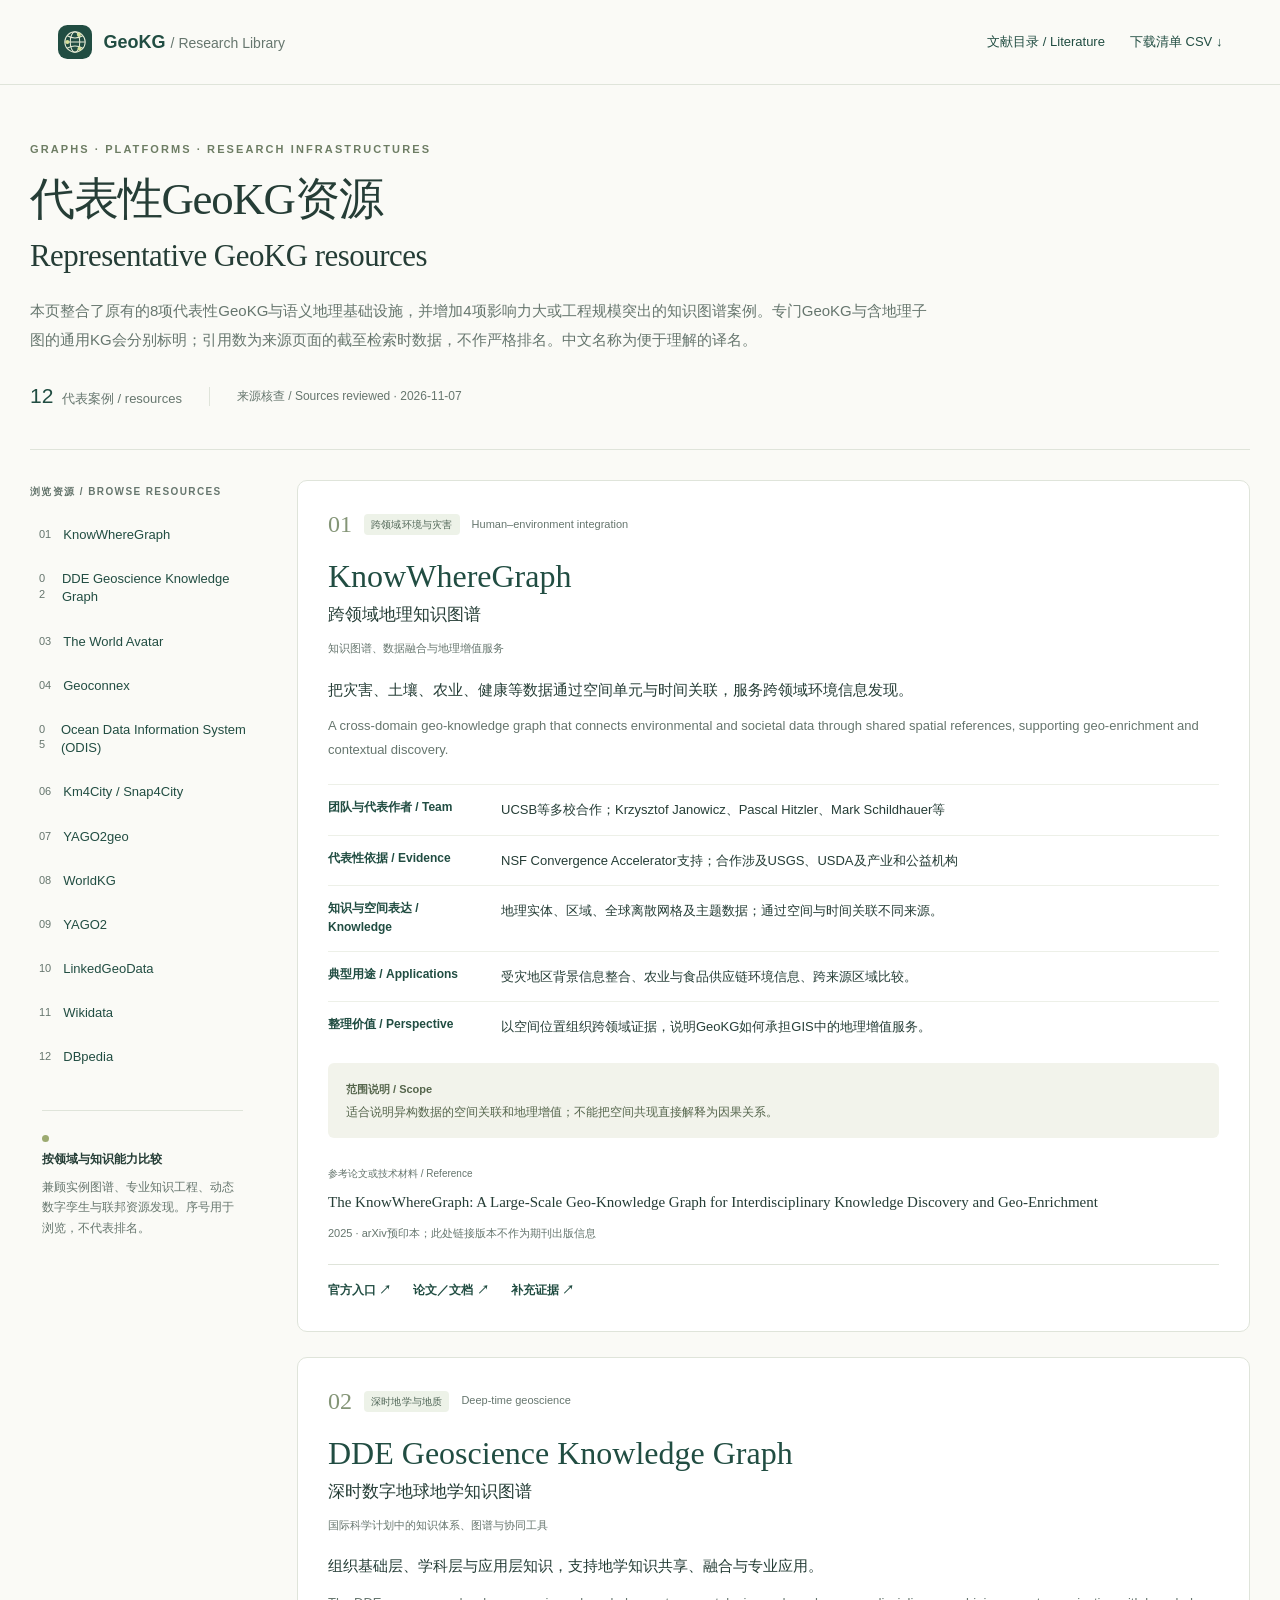
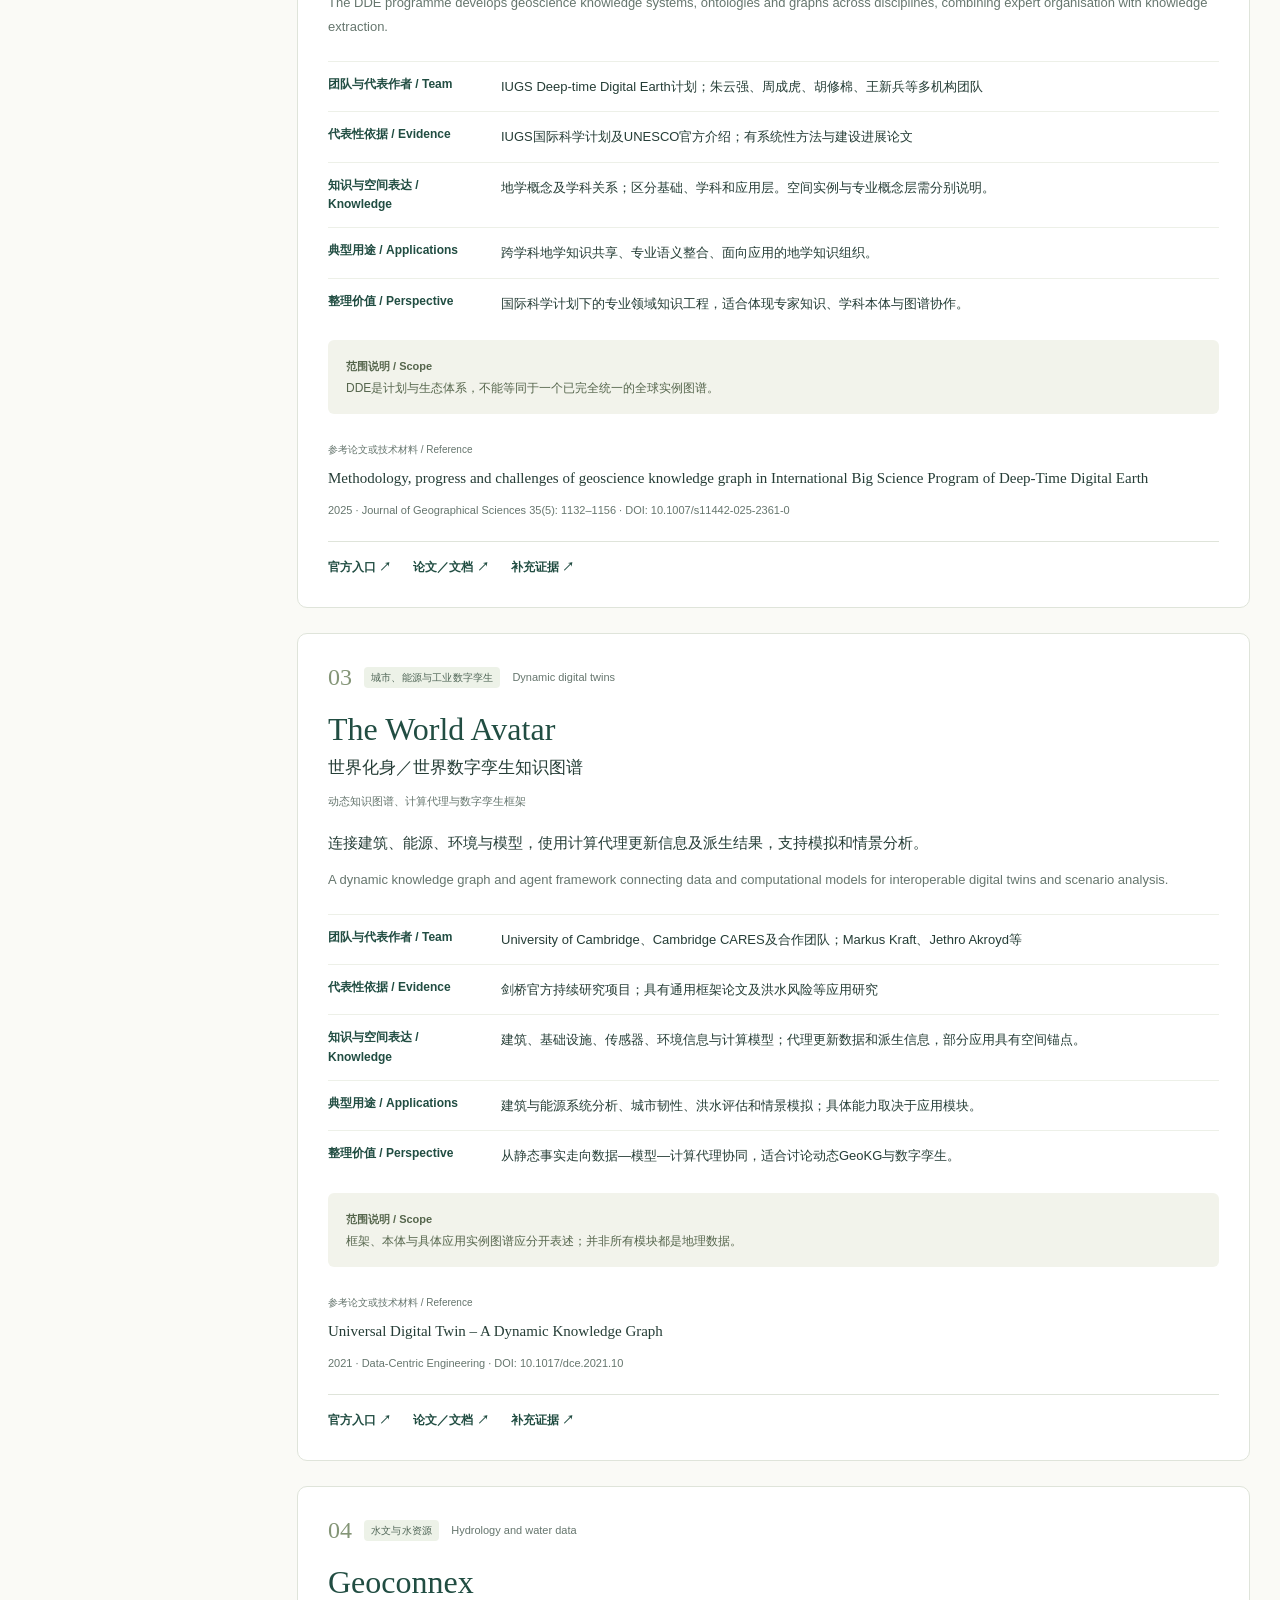
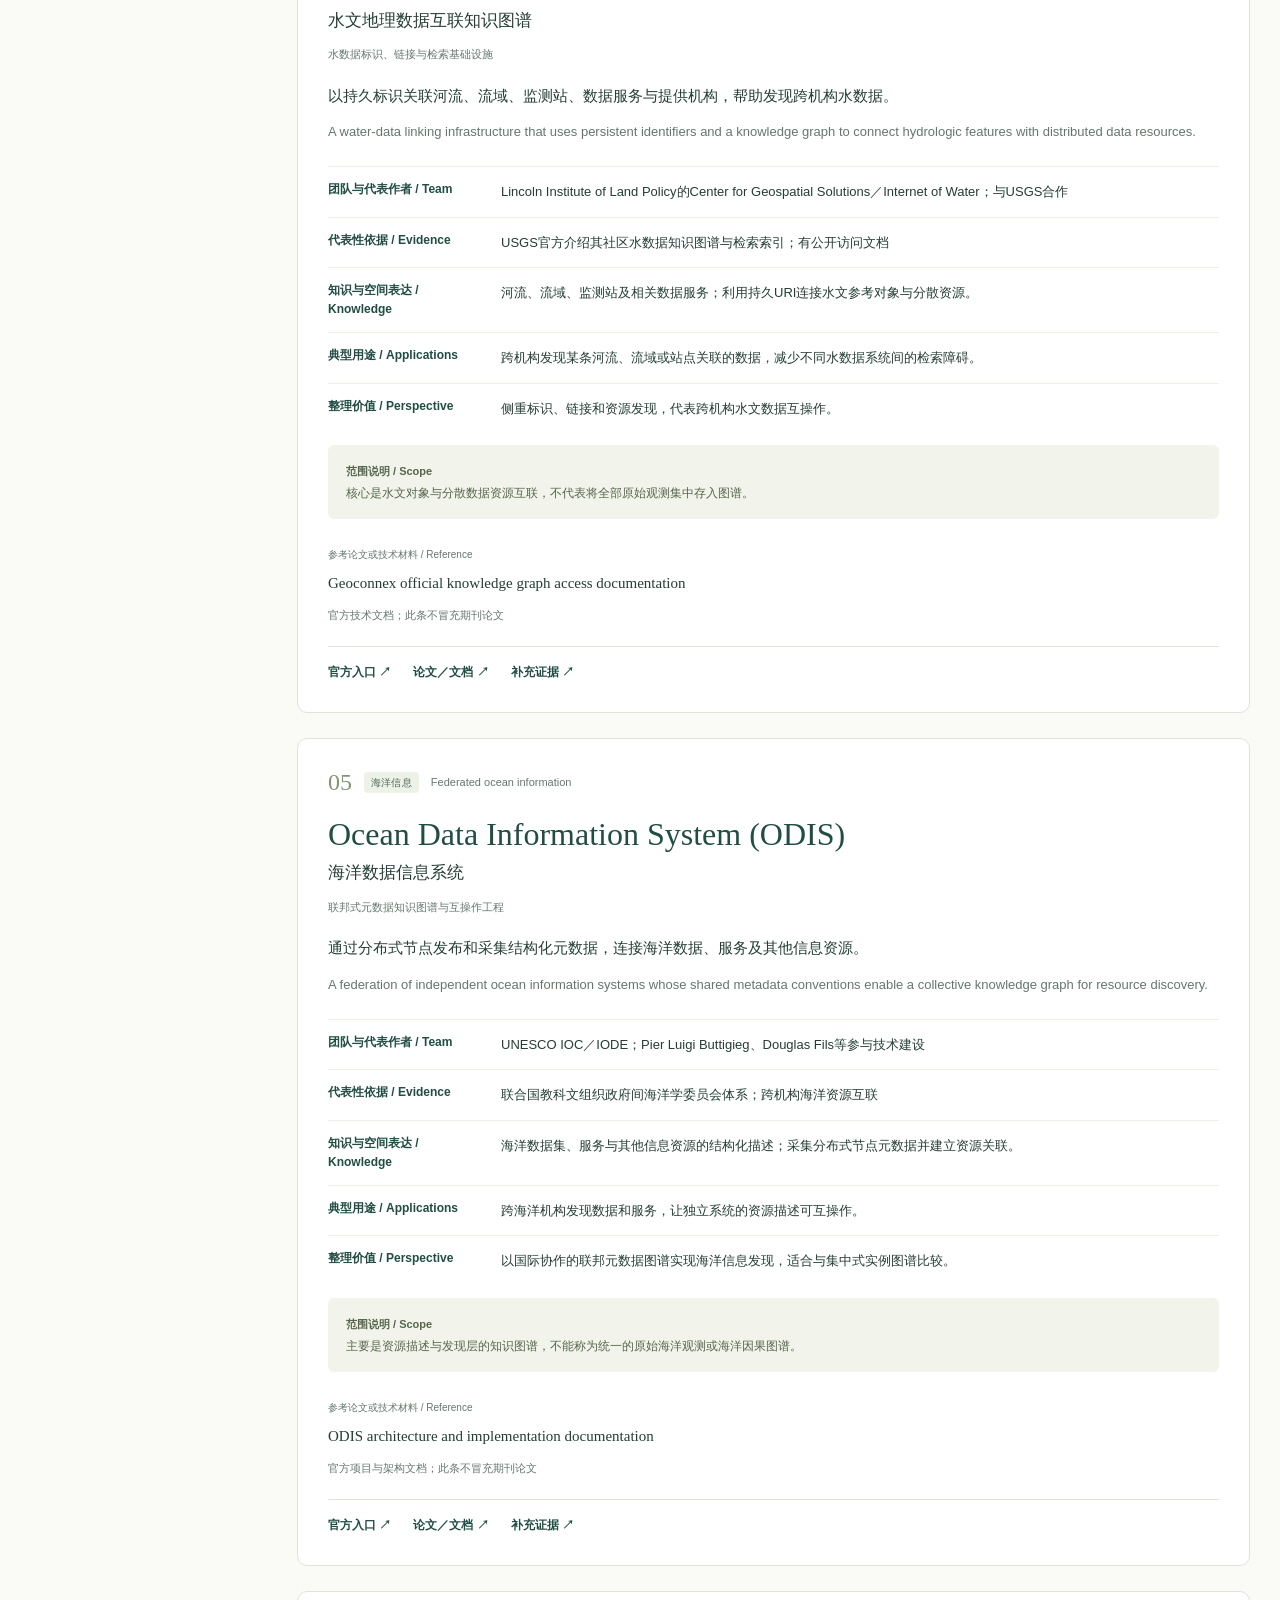
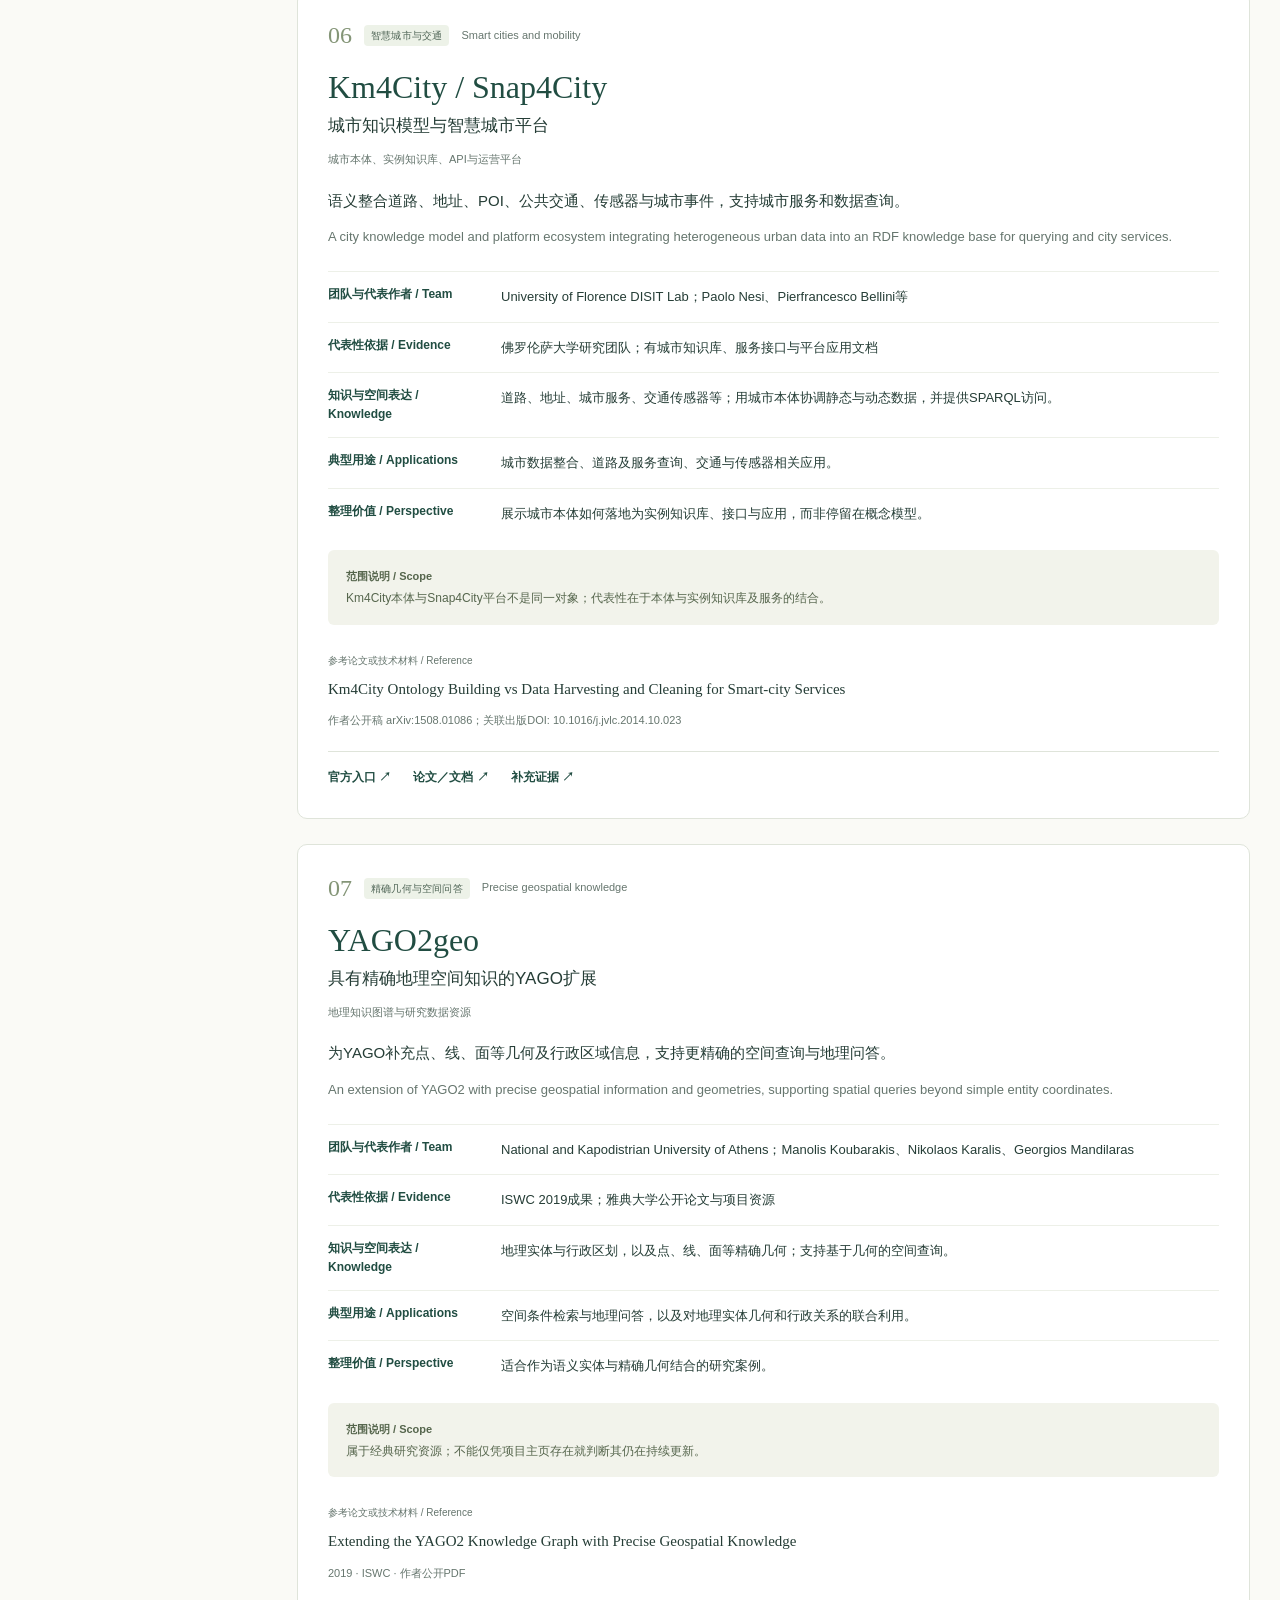
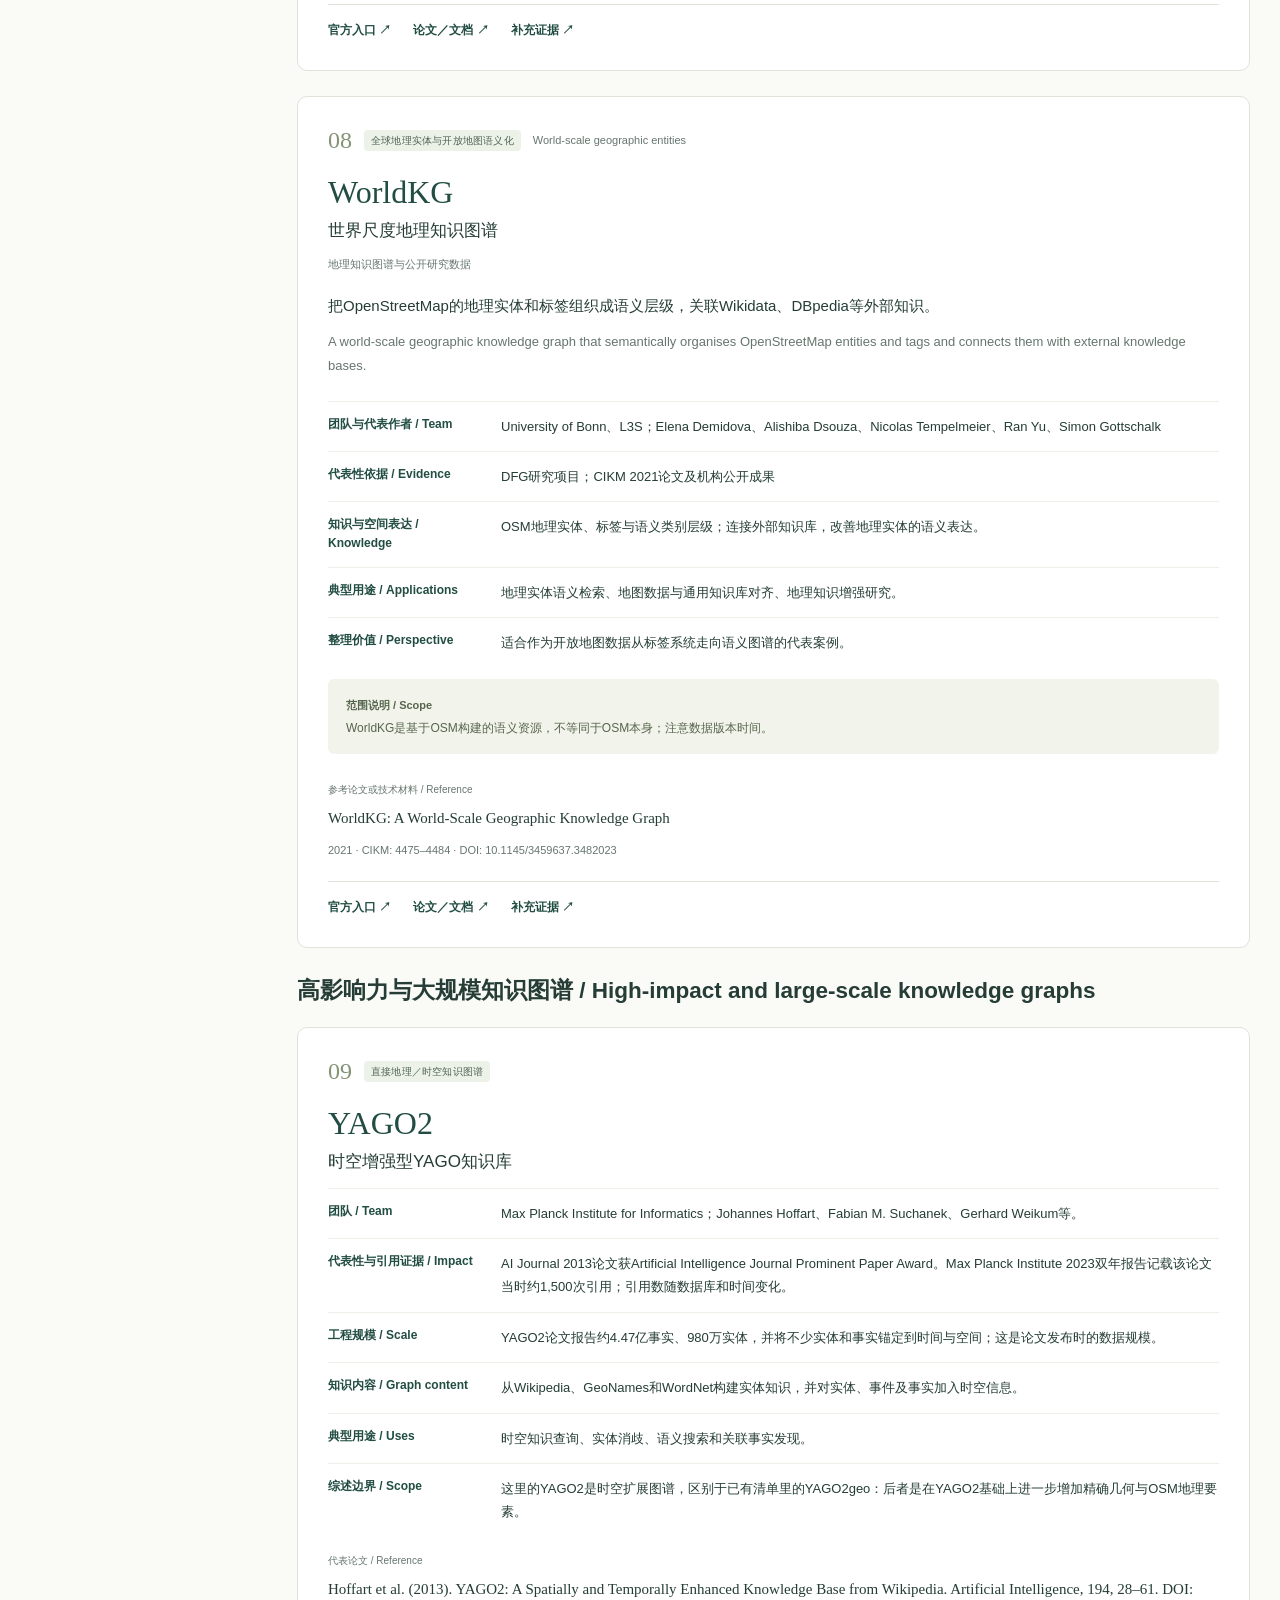
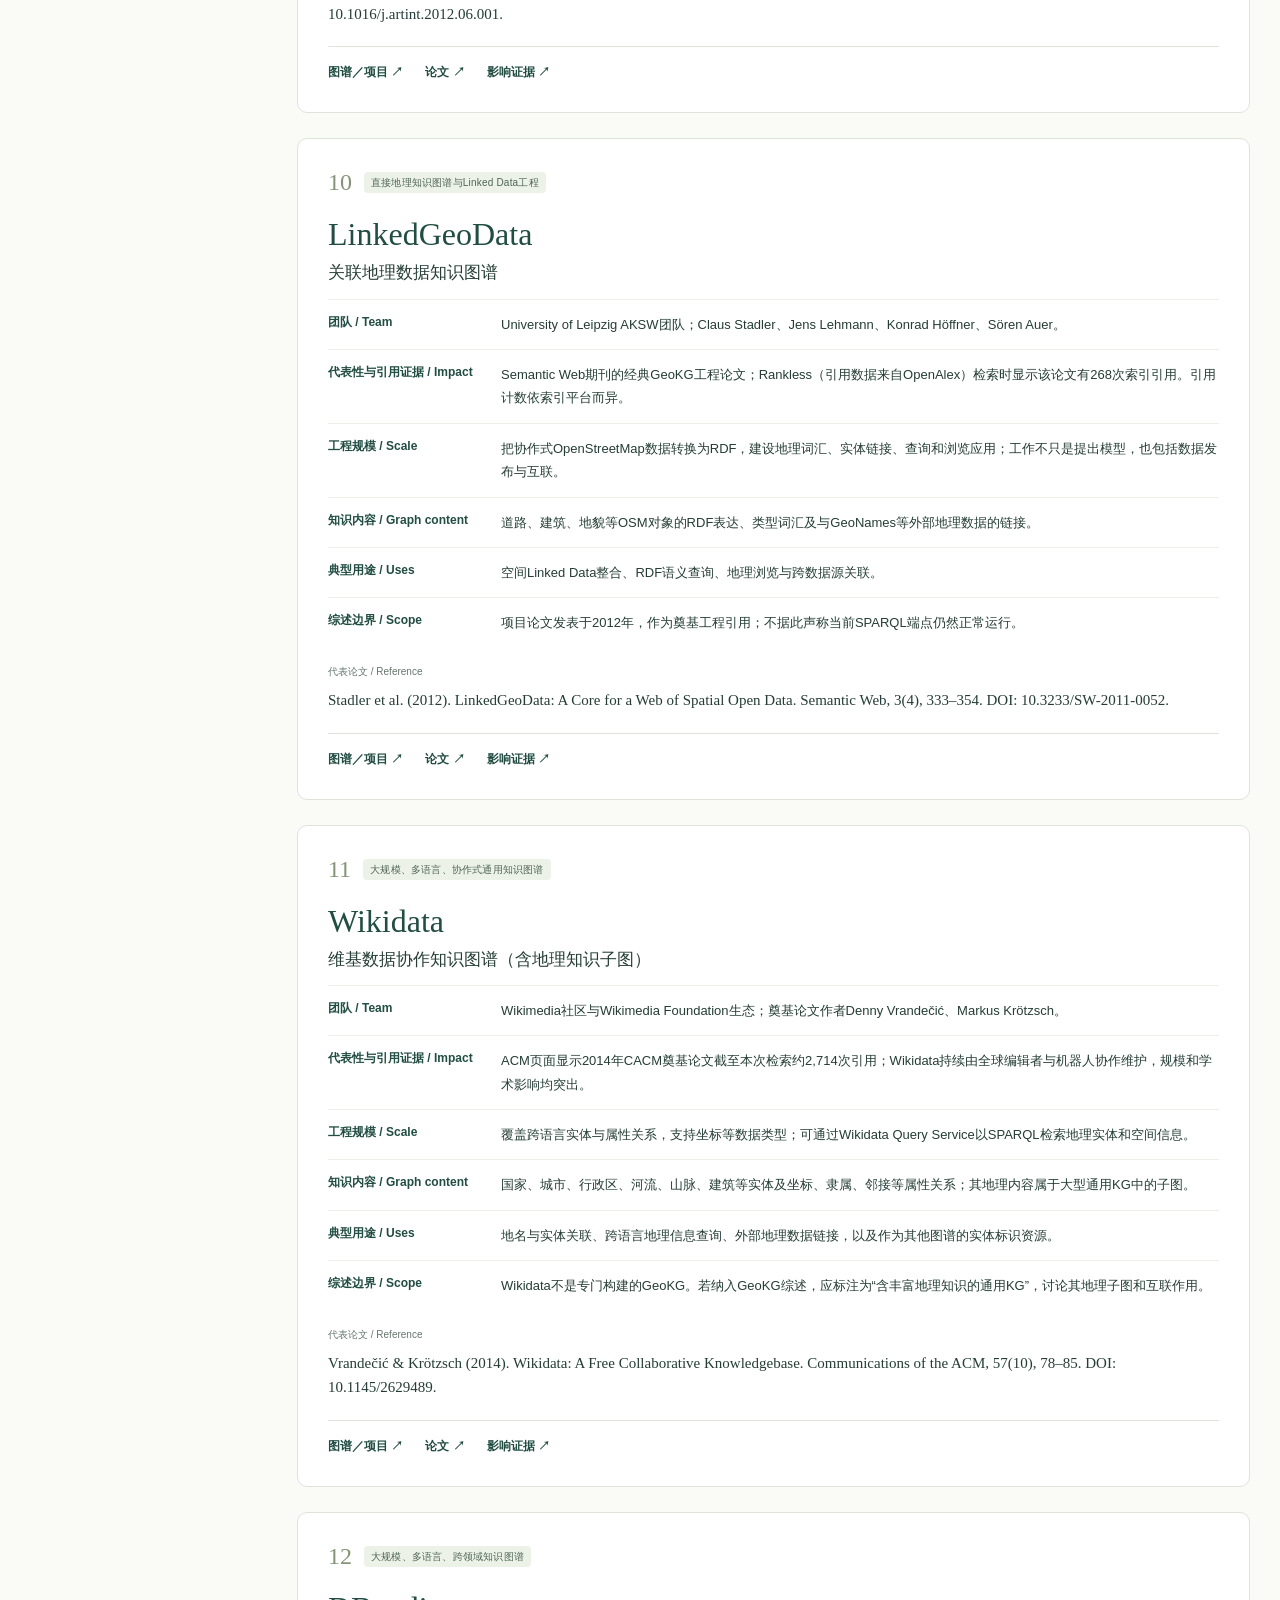
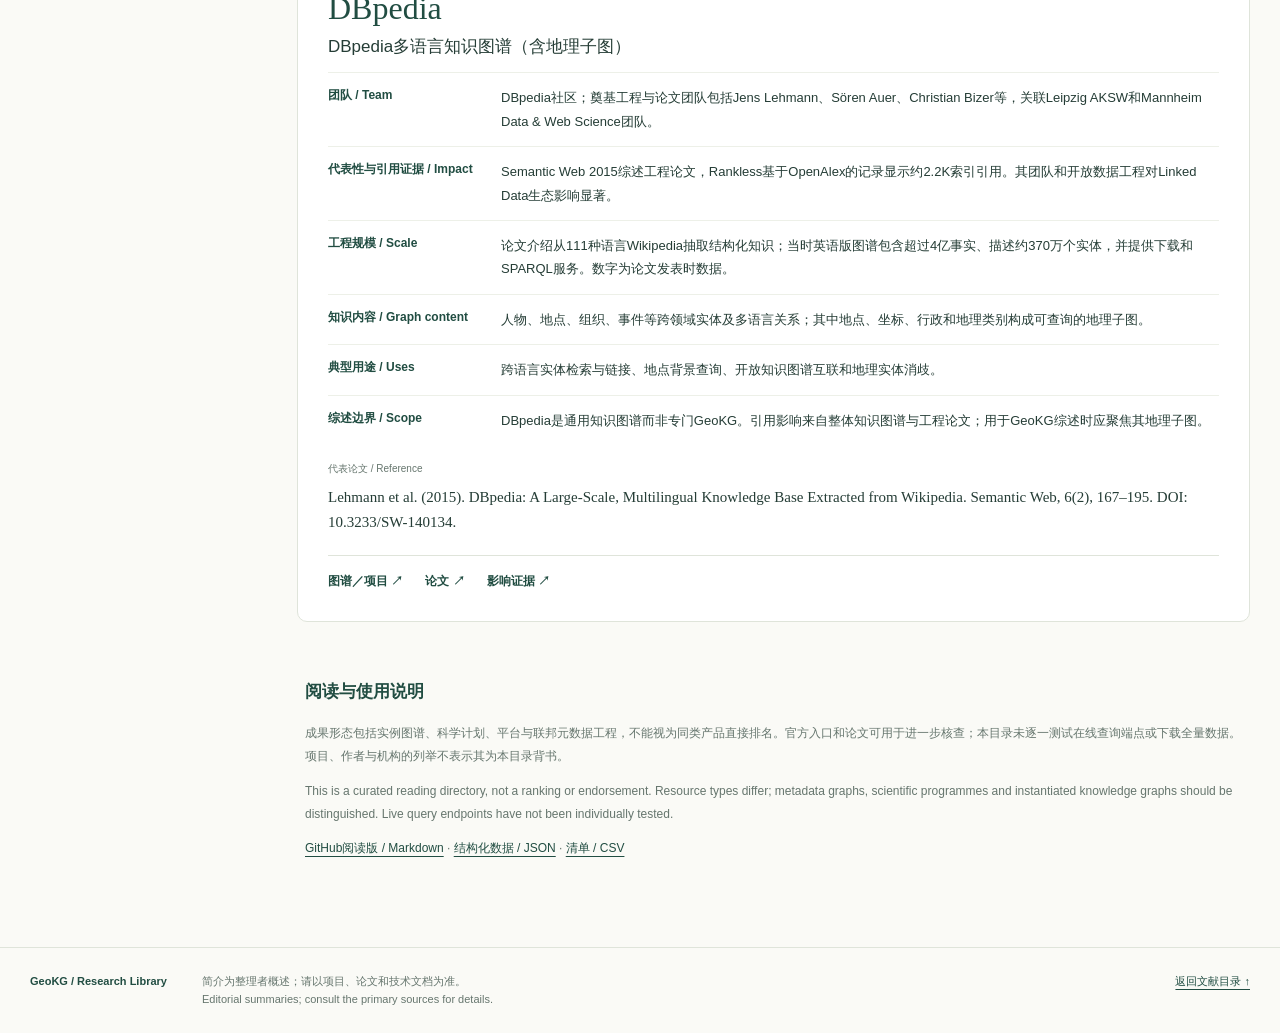
==== commit 6354228a: "Add files via upload" ====
--- a/index.html
+++ b/index.html
@@ -1,12 +1,12 @@
 <!doctype html>
 <html lang="zh-CN"><head><meta charset="utf-8"><meta name="viewport" content="width=device-width,initial-scale=1">
-<title>Representative GeoKG Resources · 代表性GeoKG资源</title><meta name="description" content="Eight representative geographic knowledge graphs and semantic geospatial infrastructures, with teams, applications and primary sources.">
+<title>Representative GeoKG Resources · 代表性GeoKG资源</title><meta name="description" content="Twelve representative geographic knowledge graphs and semantic geospatial infrastructures, with teams, applications and primary sources.">
 <link rel="icon" href="../favicon.svg" type="image/svg+xml"><link rel="stylesheet" href="../styles.css"><link rel="stylesheet" href="resources.css"></head>
 <body><a class="skip" href="#resources">跳到资源正文</a>
 <header class="topbar"><a class="brand" href="../"><img src="../favicon.svg" alt="" width="34" height="34"><span>GeoKG <span class="brand-light">/ Research Library</span></span></a><div class="top-actions"><a href="../">文献目录 / Literature</a><a href="catalogue.csv" download>下载清单 CSV ↓</a></div></header>
-<main><section class="intro"><p class="eyebrow" lang="en">GRAPHS · PLATFORMS · RESEARCH INFRASTRUCTURES</p><h1>代表性GeoKG资源<br><span lang="en">Representative GeoKG resources</span></h1><p class="lead">本目录整理8项具有不同领域和技术路线代表性的GeoKG及相关语义地理信息基础设施。选择依据为可追溯的团队与机构背景、公开论文或技术材料，以及可说明的知识组织与应用方式；不作全球影响力排名，也不要求结合大语言模型。中文名称为便于理解的译名。</p><div class="collection-meta"><span><b>8</b> 代表案例 / resources</span><span class="updated">来源核查 / Sources reviewed · 2026-11-07</span></div></section>
-<div class="resource-layout"><aside><h2 class="aside-heading">浏览资源 / BROWSE RESOURCES</h2><nav aria-label="资源索引"><a href="#knowwheregraph"><span>01</span>KnowWhereGraph</a><a href="#dde"><span>02</span>DDE Geoscience Knowledge Graph</a><a href="#world-avatar"><span>03</span>The World Avatar</a><a href="#geoconnex"><span>04</span>Geoconnex</a><a href="#odis"><span>05</span>Ocean Data Information System (ODIS)</a><a href="#km4city"><span>06</span>Km4City / Snap4City</a><a href="#yago2geo"><span>07</span>YAGO2geo</a><a href="#worldkg"><span>08</span>WorldKG</a></nav><div class="scope-note"><span class="note-dot"></span><h3>按领域与知识能力比较</h3><p>兼顾实例图谱、专业知识工程、动态数字孪生与联邦资源发现。序号用于浏览，不代表排名。</p></div></aside>
-<section id="resources" aria-label="8项GeoKG资源"><article class="resource" id="knowwheregraph" aria-labelledby="title-1">
+<main><section class="intro"><p class="eyebrow" lang="en">GRAPHS · PLATFORMS · RESEARCH INFRASTRUCTURES</p><h1>代表性GeoKG资源<br><span lang="en">Representative GeoKG resources</span></h1><p class="lead">本页整合了原有的8项代表性GeoKG与语义地理基础设施，并增加4项影响力大或工程规模突出的知识图谱案例。专门GeoKG与含地理子图的通用KG会分别标明；引用数为来源页面的截至检索时数据，不作严格排名。中文名称为便于理解的译名。</p><div class="collection-meta"><span><b>12</b> 代表案例 / resources</span><span class="updated">来源核查 / Sources reviewed · 2026-11-07</span></div></section>
+<div class="resource-layout"><aside><h2 class="aside-heading">浏览资源 / BROWSE RESOURCES</h2><nav aria-label="资源索引"><a href="#knowwheregraph"><span>01</span>KnowWhereGraph</a><a href="#dde"><span>02</span>DDE Geoscience Knowledge Graph</a><a href="#world-avatar"><span>03</span>The World Avatar</a><a href="#geoconnex"><span>04</span>Geoconnex</a><a href="#odis"><span>05</span>Ocean Data Information System (ODIS)</a><a href="#km4city"><span>06</span>Km4City / Snap4City</a><a href="#yago2geo"><span>07</span>YAGO2geo</a><a href="#worldkg"><span>08</span>WorldKG</a><a href="#yago2"><span>09</span>YAGO2</a><a href="#linkedgeodata"><span>10</span>LinkedGeoData</a><a href="#wikidata"><span>11</span>Wikidata</a><a href="#dbpedia"><span>12</span>DBpedia</a></nav><div class="scope-note"><span class="note-dot"></span><h3>按领域与知识能力比较</h3><p>兼顾实例图谱、专业知识工程、动态数字孪生与联邦资源发现。序号用于浏览，不代表排名。</p></div></aside>
+<section id="resources" aria-label="12项GeoKG资源"><article class="resource" id="knowwheregraph" aria-labelledby="title-1">
       <div class="resource-top"><span class="ordinal">01</span><span class="chip">跨领域环境与灾害</span><span class="english-domain" lang="en">Human–environment integration</span></div>
       <h2 id="title-1" lang="en">KnowWhereGraph</h2><p class="cn-title">跨领域地理知识图谱</p>
       <p class="form">知识图谱、数据融合与地理增值服务</p><p class="summary">把灾害、土壤、农业、健康等数据通过空间单元与时间关联，服务跨领域环境信息发现。</p>
@@ -70,5 +70,5 @@
       <p class="boundary"><strong>范围说明 / Scope</strong><br>WorldKG是基于OSM构建的语义资源，不等同于OSM本身；注意数据版本时间。</p>
       <div class="reference"><span class="small-label">参考论文或技术材料 / Reference</span><p lang="en">WorldKG: A World-Scale Geographic Knowledge Graph</p><small>2021 · CIKM: 4475–4484 · DOI: 10.1145/3459637.3482023</small></div>
       <div class="resource-links"><a href="https://www.dsis.uni-bonn.de/worldkg/de">官方入口 ↗</a><a href="https://arxiv.org/abs/2109.10036">论文／文档 ↗</a><a href="https://research.uni-hannover.de/en/publications/worldkg-a-world-scale-geographic-knowledge-graph/">补充证据 ↗</a></div>
-    </article><section class="scope-box"><h2>阅读与使用说明</h2><p>成果形态包括实例图谱、科学计划、平台与联邦元数据工程，不能视为同类产品直接排名。官方入口和论文可用于进一步核查；本目录未逐一测试在线查询端点或下载全量数据。项目、作者与机构的列举不表示其为本目录背书。</p><p lang="en">This is a curated reading directory, not a ranking or endorsement. Resource types differ; metadata graphs, scientific programmes and instantiated knowledge graphs should be distinguished. Live query endpoints have not been individually tested.</p><p><a href="README.md">GitHub阅读版 / Markdown</a> · <a href="data.json" download>结构化数据 / JSON</a> · <a href="catalogue.csv" download>清单 / CSV</a></p></section></section></div></main>
+    </article><h2 class="section-divider" id="large-scale-graphs">高影响力与大规模知识图谱 / High-impact and large-scale knowledge graphs</h2><article class="resource" id="yago2"><div class="resource-top"><span class="ordinal">09</span><span class="chip">直接地理／时空知识图谱</span></div><h2 lang="en">YAGO2</h2><p class="cn-title">时空增强型YAGO知识库</p><dl><div><dt>团队 / Team</dt><dd>Max Planck Institute for Informatics；Johannes Hoffart、Fabian M. Suchanek、Gerhard Weikum等。</dd></div><div><dt>代表性与引用证据 / Impact</dt><dd>AI Journal 2013论文获Artificial Intelligence Journal Prominent Paper Award。Max Planck Institute 2023双年报告记载该论文当时约1,500次引用；引用数随数据库和时间变化。</dd></div><div><dt>工程规模 / Scale</dt><dd>YAGO2论文报告约4.47亿事实、980万实体，并将不少实体和事实锚定到时间与空间；这是论文发布时的数据规模。</dd></div><div><dt>知识内容 / Graph content</dt><dd>从Wikipedia、GeoNames和WordNet构建实体知识，并对实体、事件及事实加入时空信息。</dd></div><div><dt>典型用途 / Uses</dt><dd>时空知识查询、实体消歧、语义搜索和关联事实发现。</dd></div><div><dt>综述边界 / Scope</dt><dd>这里的YAGO2是时空扩展图谱，区别于已有清单里的YAGO2geo：后者是在YAGO2基础上进一步增加精确几何与OSM地理要素。</dd></div></dl><div class="reference"><span class="small-label">代表论文 / Reference</span><p>Hoffart et al. (2013). YAGO2: A Spatially and Temporally Enhanced Knowledge Base from Wikipedia. Artificial Intelligence, 194, 28–61. DOI: 10.1016/j.artint.2012.06.001.</p></div><div class="resource-links"><a href="https://yago-knowledge.org/downloads/yago-2">图谱／项目 ↗</a><a href="https://doi.org/10.1016/j.artint.2012.06.001">论文 ↗</a><a href="https://pure.mpg.de/pubman/item/item_3527212_4/component/file_3527885/biennial-report-2023.pdf?mode=download">影响证据 ↗</a></div></article><article class="resource" id="linkedgeodata"><div class="resource-top"><span class="ordinal">10</span><span class="chip">直接地理知识图谱与Linked Data工程</span></div><h2 lang="en">LinkedGeoData</h2><p class="cn-title">关联地理数据知识图谱</p><dl><div><dt>团队 / Team</dt><dd>University of Leipzig AKSW团队；Claus Stadler、Jens Lehmann、Konrad Höffner、Sören Auer。</dd></div><div><dt>代表性与引用证据 / Impact</dt><dd>Semantic Web期刊的经典GeoKG工程论文；Rankless（引用数据来自OpenAlex）检索时显示该论文有268次索引引用。引用计数依索引平台而异。</dd></div><div><dt>工程规模 / Scale</dt><dd>把协作式OpenStreetMap数据转换为RDF，建设地理词汇、实体链接、查询和浏览应用；工作不只是提出模型，也包括数据发布与互联。</dd></div><div><dt>知识内容 / Graph content</dt><dd>道路、建筑、地貌等OSM对象的RDF表达、类型词汇及与GeoNames等外部地理数据的链接。</dd></div><div><dt>典型用途 / Uses</dt><dd>空间Linked Data整合、RDF语义查询、地理浏览与跨数据源关联。</dd></div><div><dt>综述边界 / Scope</dt><dd>项目论文发表于2012年，作为奠基工程引用；不据此声称当前SPARQL端点仍然正常运行。</dd></div></dl><div class="reference"><span class="small-label">代表论文 / Reference</span><p>Stadler et al. (2012). LinkedGeoData: A Core for a Web of Spatial Open Data. Semantic Web, 3(4), 333–354. DOI: 10.3233/SW-2011-0052.</p></div><div class="resource-links"><a href="https://linkedgeodata.org/">图谱／项目 ↗</a><a href="https://doi.org/10.3233/SW-2011-0052">论文 ↗</a><a href="https://www.rankless.org/authors/claus-stadler">影响证据 ↗</a></div></article><article class="resource" id="wikidata"><div class="resource-top"><span class="ordinal">11</span><span class="chip">大规模、多语言、协作式通用知识图谱</span></div><h2 lang="en">Wikidata</h2><p class="cn-title">维基数据协作知识图谱（含地理知识子图）</p><dl><div><dt>团队 / Team</dt><dd>Wikimedia社区与Wikimedia Foundation生态；奠基论文作者Denny Vrandečić、Markus Krötzsch。</dd></div><div><dt>代表性与引用证据 / Impact</dt><dd>ACM页面显示2014年CACM奠基论文截至本次检索约2,714次引用；Wikidata持续由全球编辑者与机器人协作维护，规模和学术影响均突出。</dd></div><div><dt>工程规模 / Scale</dt><dd>覆盖跨语言实体与属性关系，支持坐标等数据类型；可通过Wikidata Query Service以SPARQL检索地理实体和空间信息。</dd></div><div><dt>知识内容 / Graph content</dt><dd>国家、城市、行政区、河流、山脉、建筑等实体及坐标、隶属、邻接等属性关系；其地理内容属于大型通用KG中的子图。</dd></div><div><dt>典型用途 / Uses</dt><dd>地名与实体关联、跨语言地理信息查询、外部地理数据链接，以及作为其他图谱的实体标识资源。</dd></div><div><dt>综述边界 / Scope</dt><dd>Wikidata不是专门构建的GeoKG。若纳入GeoKG综述，应标注为“含丰富地理知识的通用KG”，讨论其地理子图和互联作用。</dd></div></dl><div class="reference"><span class="small-label">代表论文 / Reference</span><p>Vrandečić &amp; Krötzsch (2014). Wikidata: A Free Collaborative Knowledgebase. Communications of the ACM, 57(10), 78–85. DOI: 10.1145/2629489.</p></div><div class="resource-links"><a href="https://www.wikidata.org/">图谱／项目 ↗</a><a href="https://doi.org/10.1145/2629489">论文 ↗</a><a href="https://www.wikidata.org/wiki/Wikidata:Wikidata_Query">影响证据 ↗</a></div></article><article class="resource" id="dbpedia"><div class="resource-top"><span class="ordinal">12</span><span class="chip">大规模、多语言、跨领域知识图谱</span></div><h2 lang="en">DBpedia</h2><p class="cn-title">DBpedia多语言知识图谱（含地理子图）</p><dl><div><dt>团队 / Team</dt><dd>DBpedia社区；奠基工程与论文团队包括Jens Lehmann、Sören Auer、Christian Bizer等，关联Leipzig AKSW和Mannheim Data &amp; Web Science团队。</dd></div><div><dt>代表性与引用证据 / Impact</dt><dd>Semantic Web 2015综述工程论文，Rankless基于OpenAlex的记录显示约2.2K索引引用。其团队和开放数据工程对Linked Data生态影响显著。</dd></div><div><dt>工程规模 / Scale</dt><dd>论文介绍从111种语言Wikipedia抽取结构化知识；当时英语版图谱包含超过4亿事实、描述约370万个实体，并提供下载和SPARQL服务。数字为论文发表时数据。</dd></div><div><dt>知识内容 / Graph content</dt><dd>人物、地点、组织、事件等跨领域实体及多语言关系；其中地点、坐标、行政和地理类别构成可查询的地理子图。</dd></div><div><dt>典型用途 / Uses</dt><dd>跨语言实体检索与链接、地点背景查询、开放知识图谱互联和地理实体消歧。</dd></div><div><dt>综述边界 / Scope</dt><dd>DBpedia是通用知识图谱而非专门GeoKG。引用影响来自整体知识图谱与工程论文；用于GeoKG综述时应聚焦其地理子图。</dd></div></dl><div class="reference"><span class="small-label">代表论文 / Reference</span><p>Lehmann et al. (2015). DBpedia: A Large-Scale, Multilingual Knowledge Base Extracted from Wikipedia. Semantic Web, 6(2), 167–195. DOI: 10.3233/SW-140134.</p></div><div class="resource-links"><a href="https://www.dbpedia.org/">图谱／项目 ↗</a><a href="https://doi.org/10.3233/SW-140134">论文 ↗</a><a href="https://www.rankless.org/hit-papers/10.3233/sw-140134">影响证据 ↗</a></div></article><section class="scope-box"><h2>阅读与使用说明</h2><p>成果形态包括实例图谱、科学计划、平台与联邦元数据工程，不能视为同类产品直接排名。官方入口和论文可用于进一步核查；本目录未逐一测试在线查询端点或下载全量数据。项目、作者与机构的列举不表示其为本目录背书。</p><p lang="en">This is a curated reading directory, not a ranking or endorsement. Resource types differ; metadata graphs, scientific programmes and instantiated knowledge graphs should be distinguished. Live query endpoints have not been individually tested.</p><p><a href="README.md">GitHub阅读版 / Markdown</a> · <a href="data.json" download>结构化数据 / JSON</a> · <a href="catalogue.csv" download>清单 / CSV</a></p></section></section></div></main>
 <footer><span>GeoKG / Research Library</span><p>简介为整理者概述；请以项目、论文和技术文档为准。<br>Editorial summaries; consult the primary sources for details.</p><a href="../">返回文献目录 ↑</a></footer></body></html>
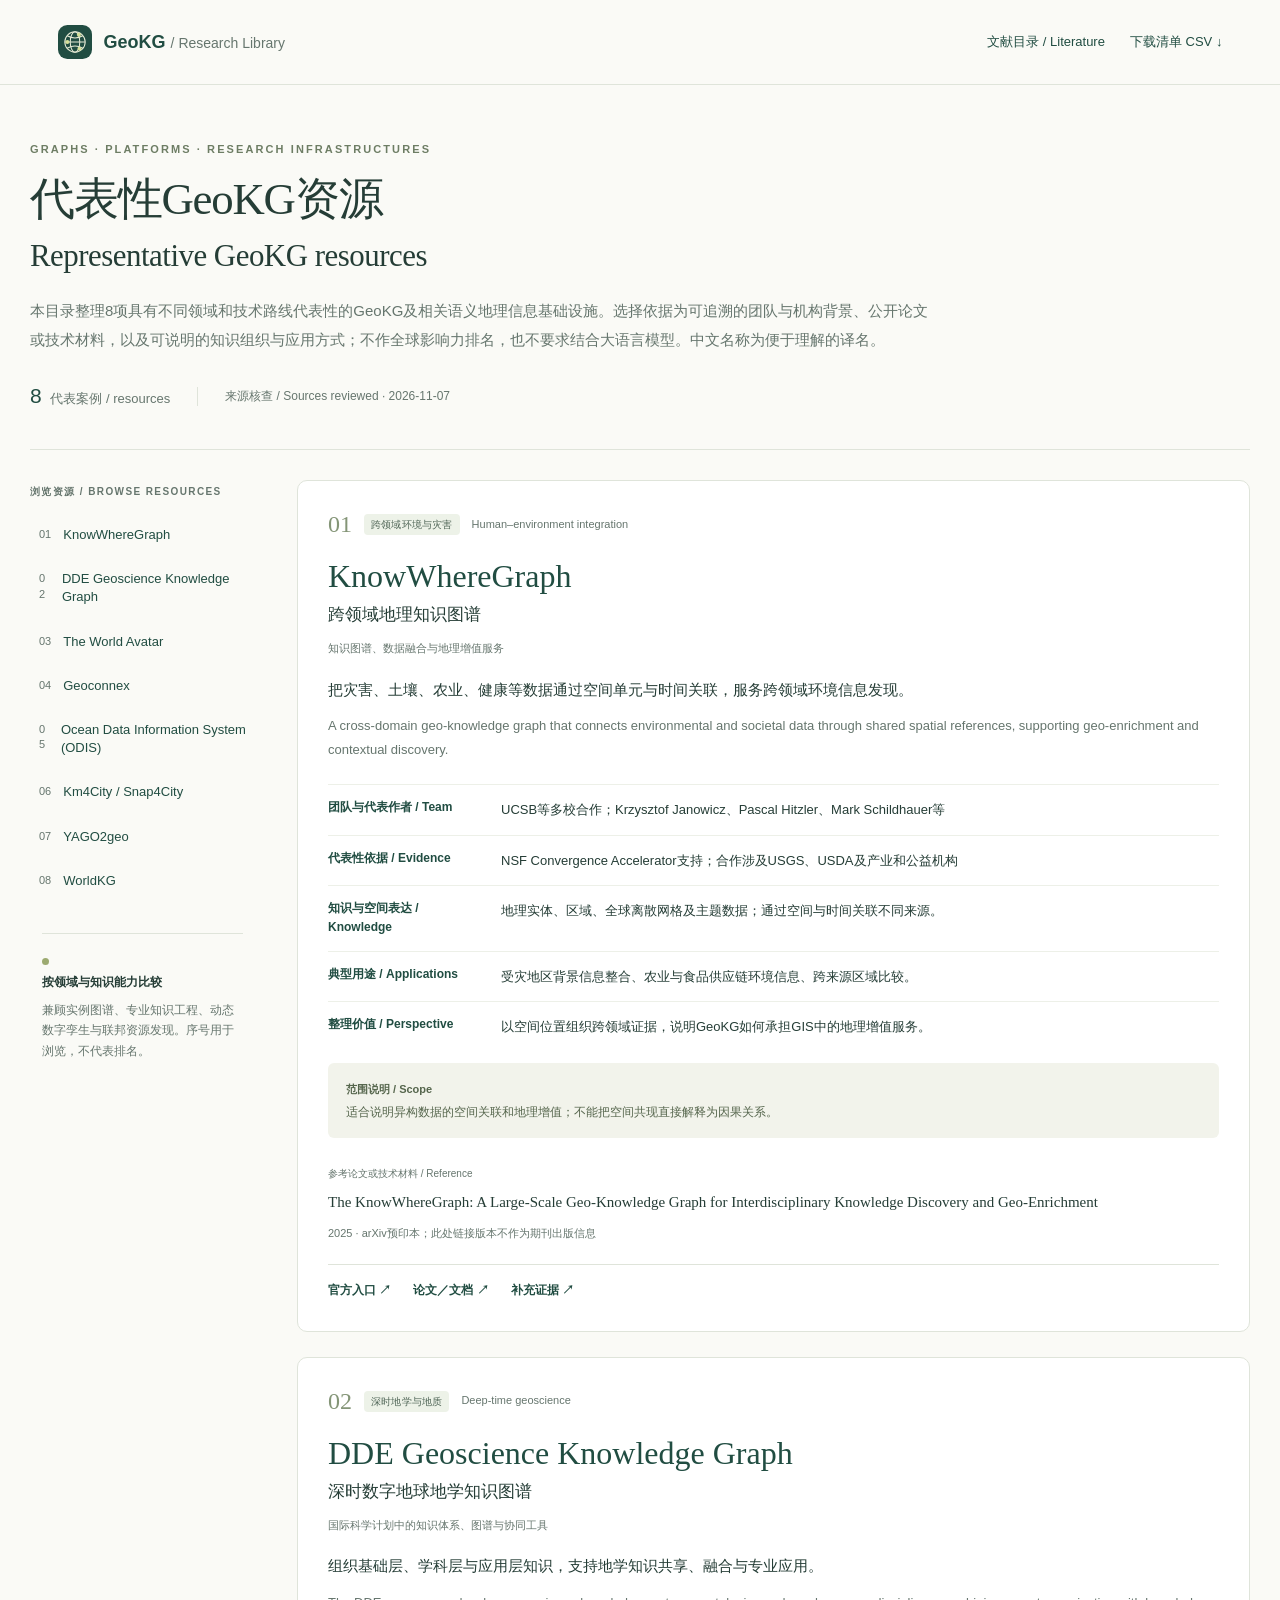
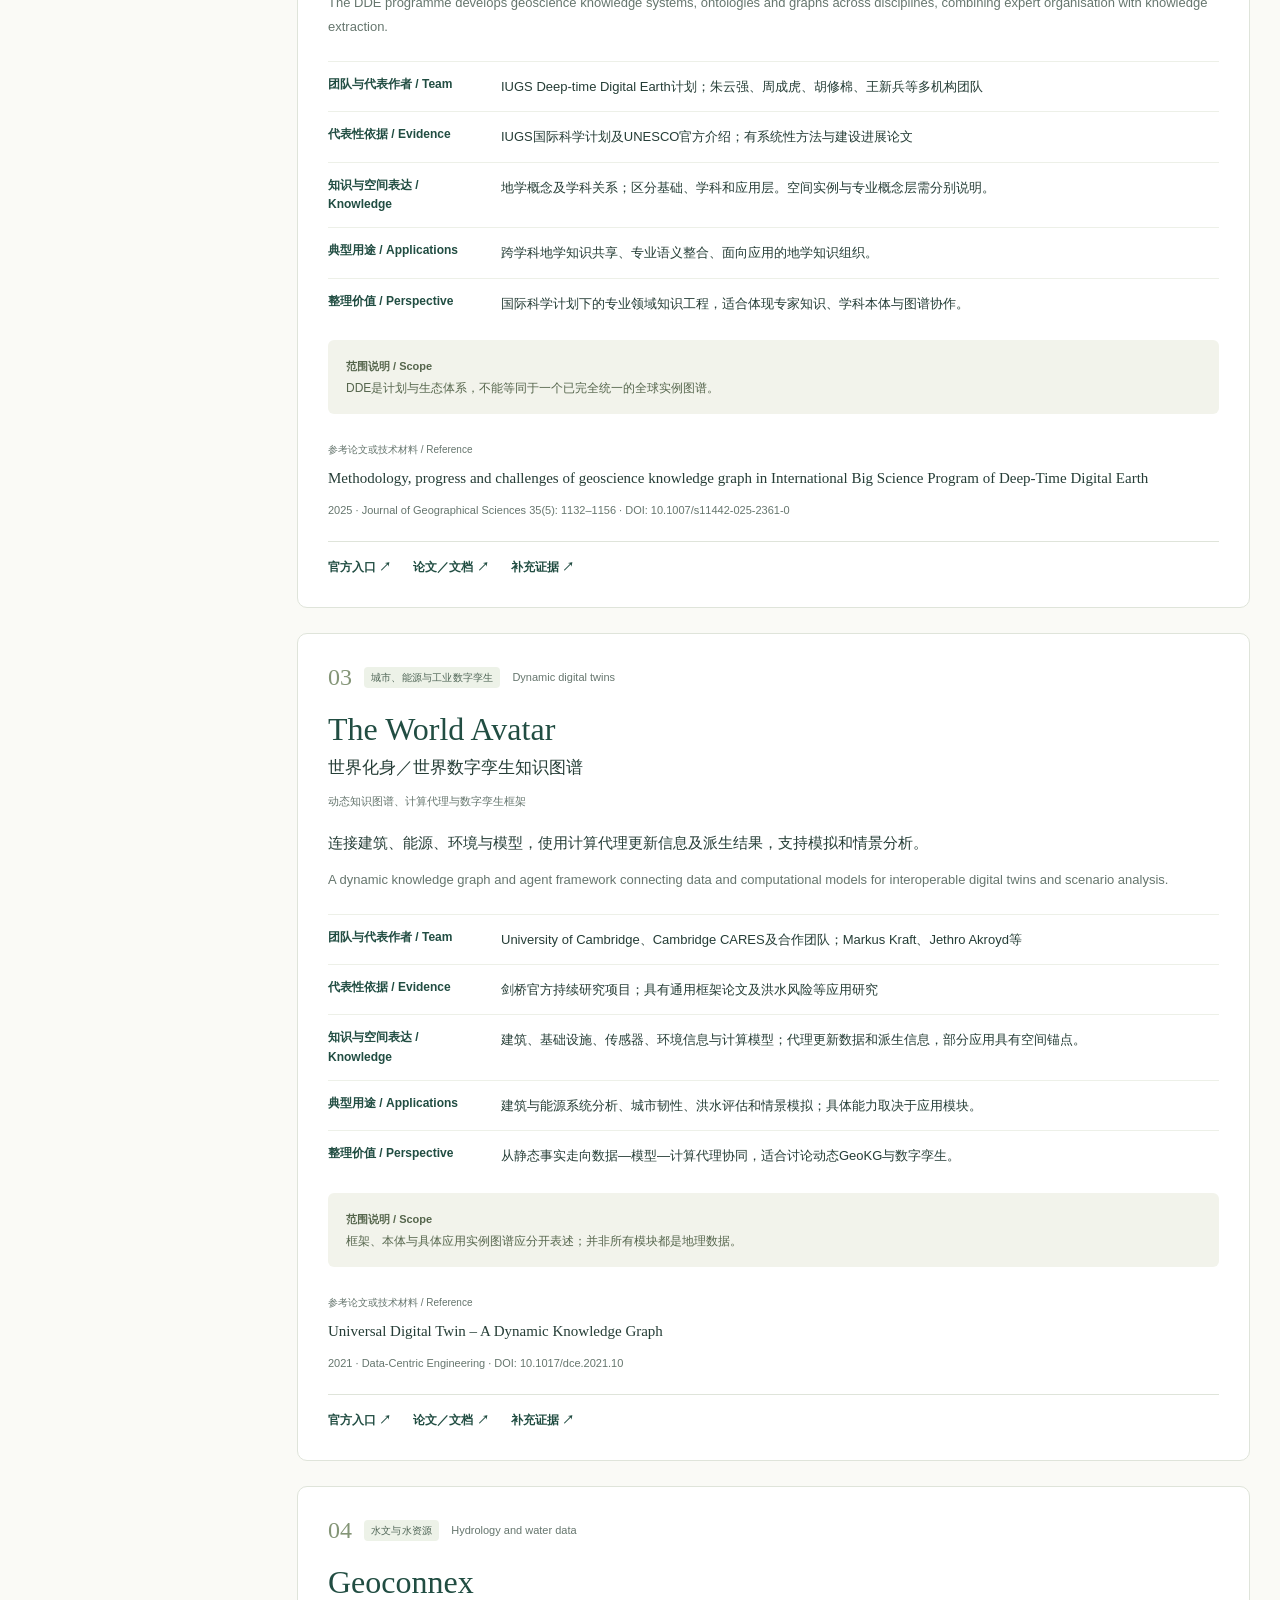
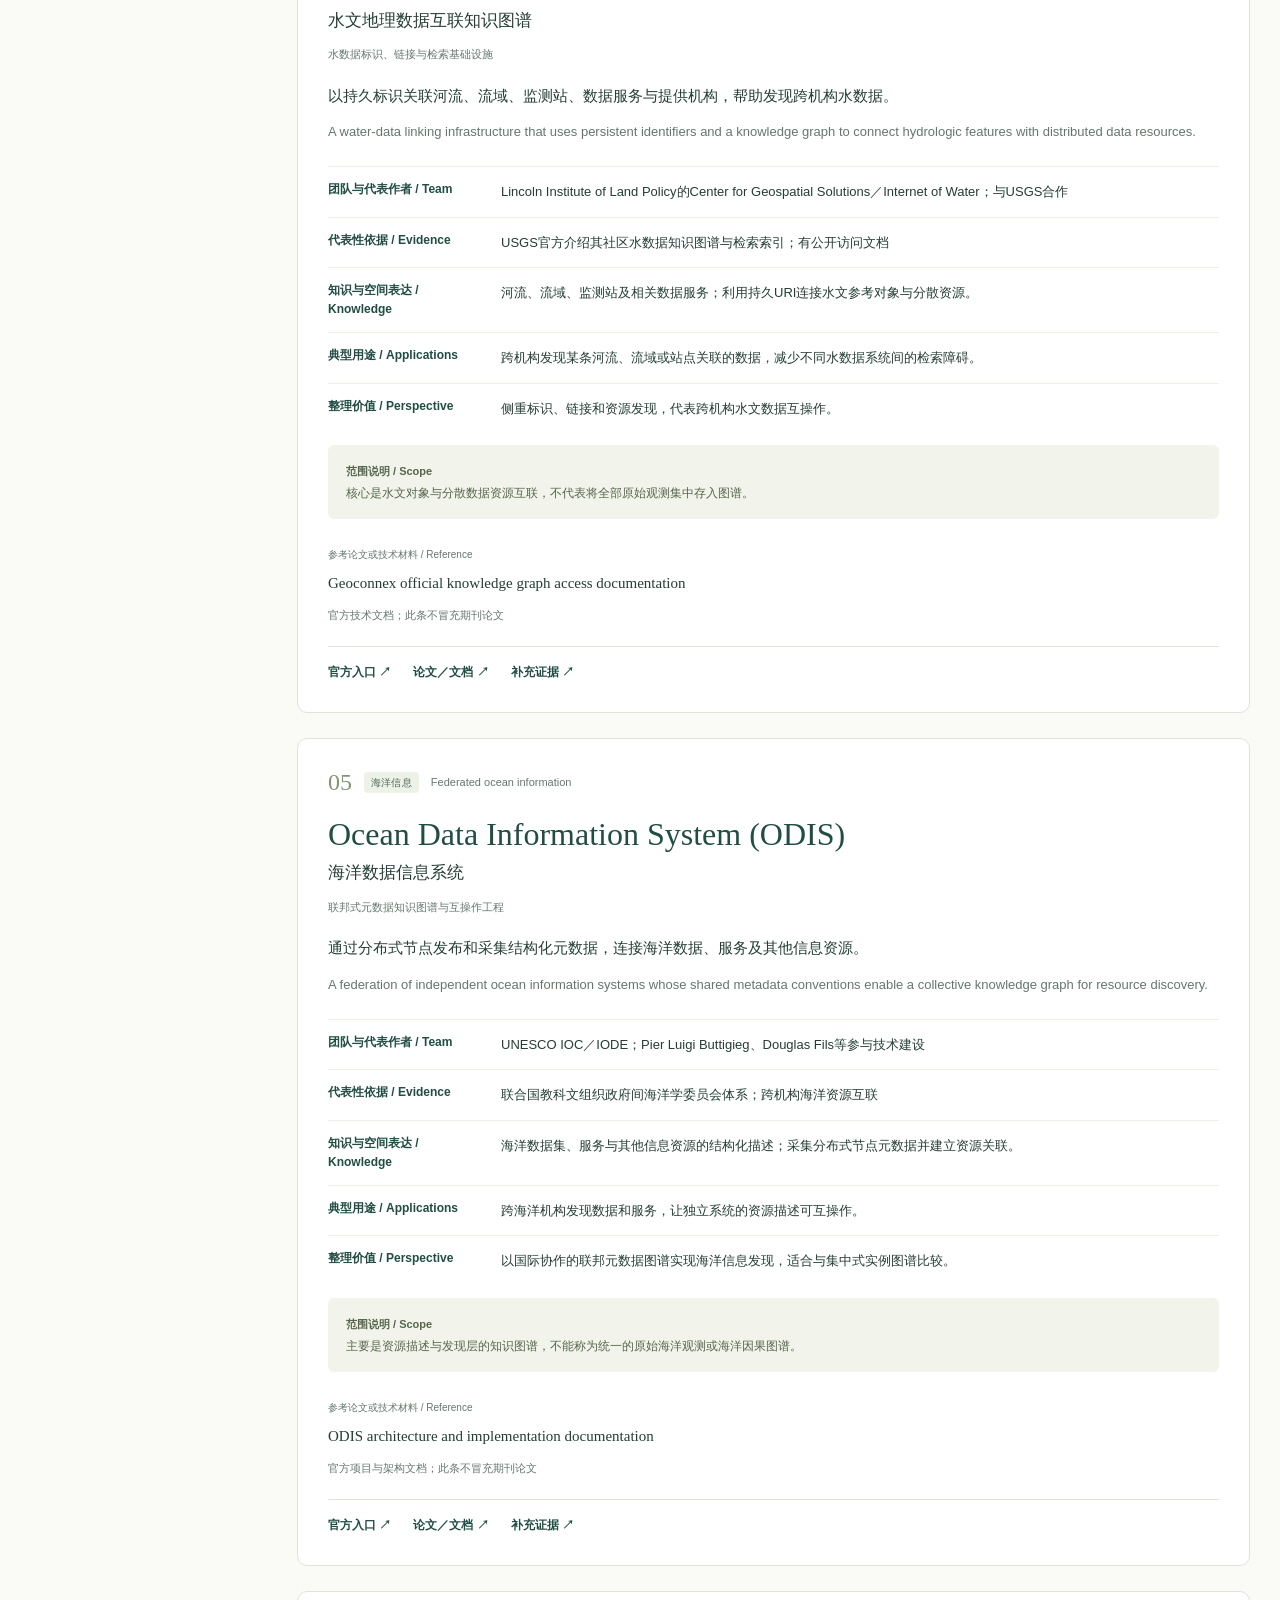
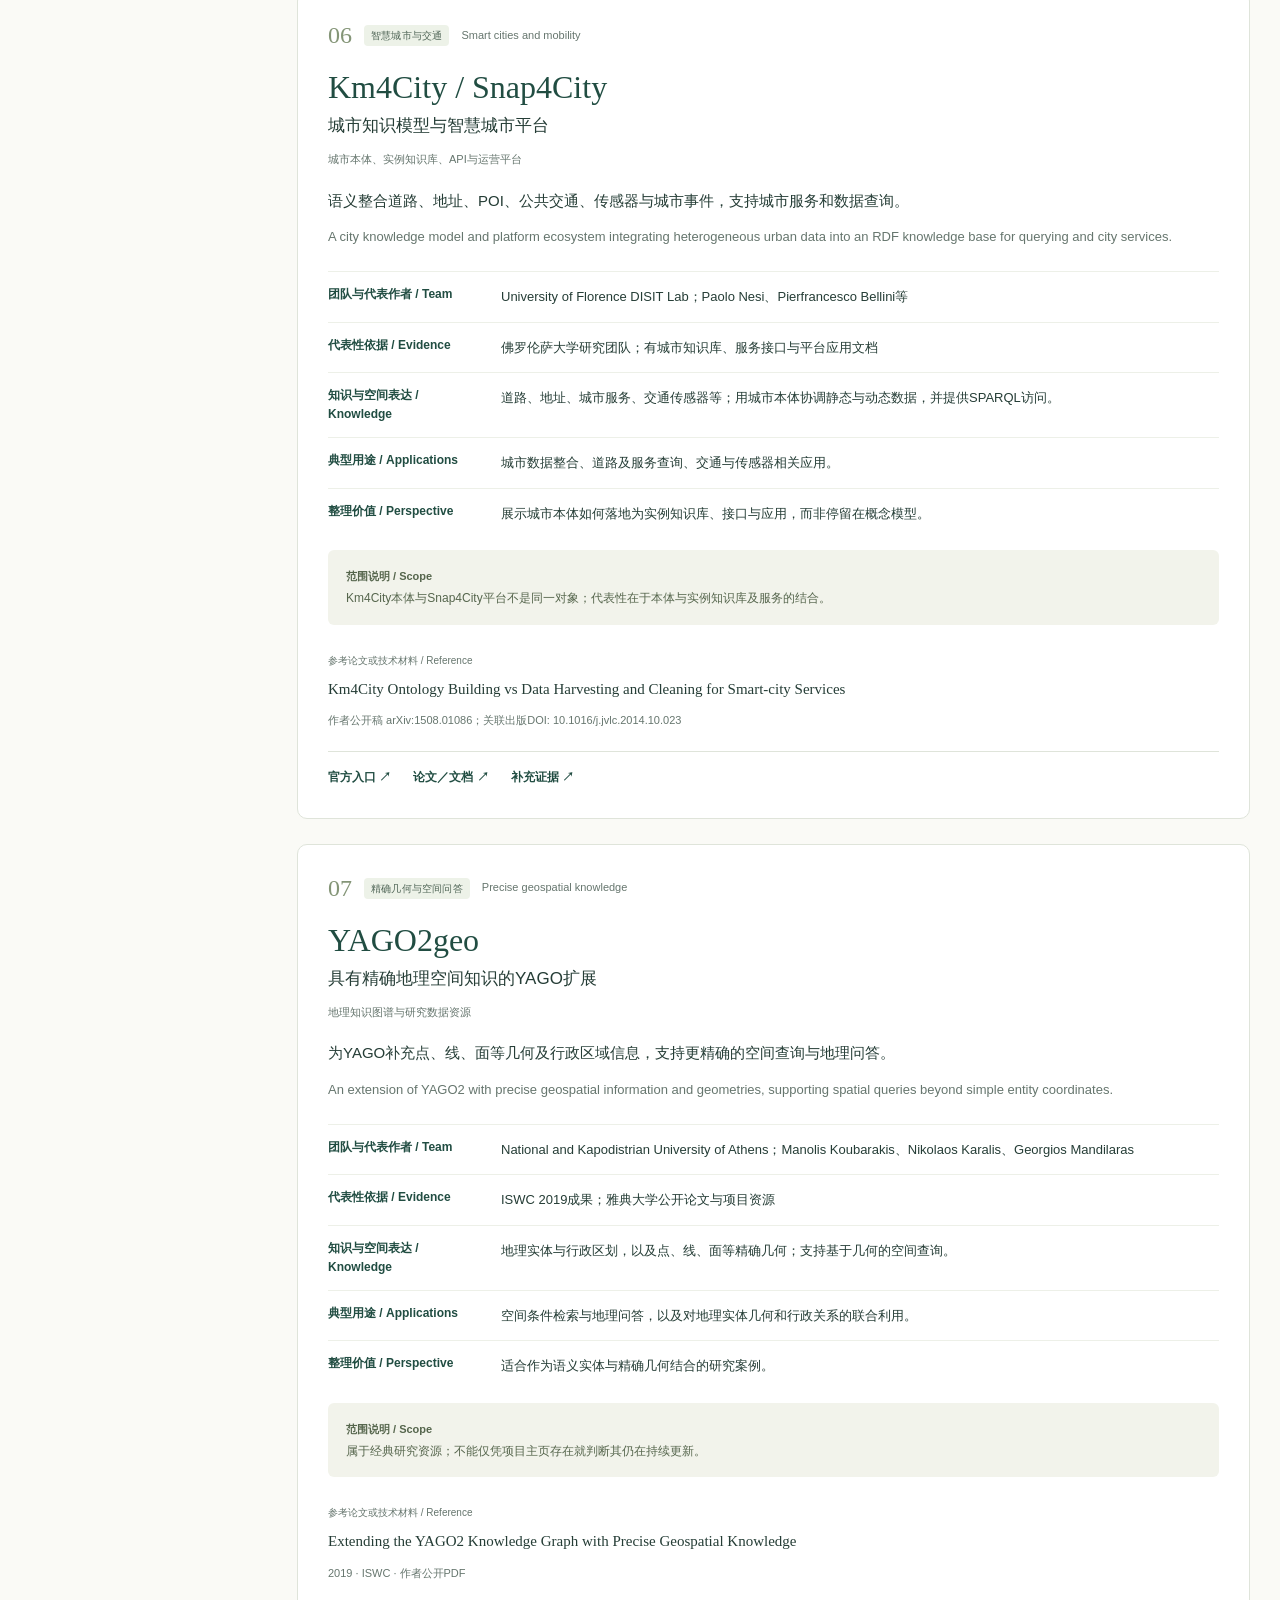
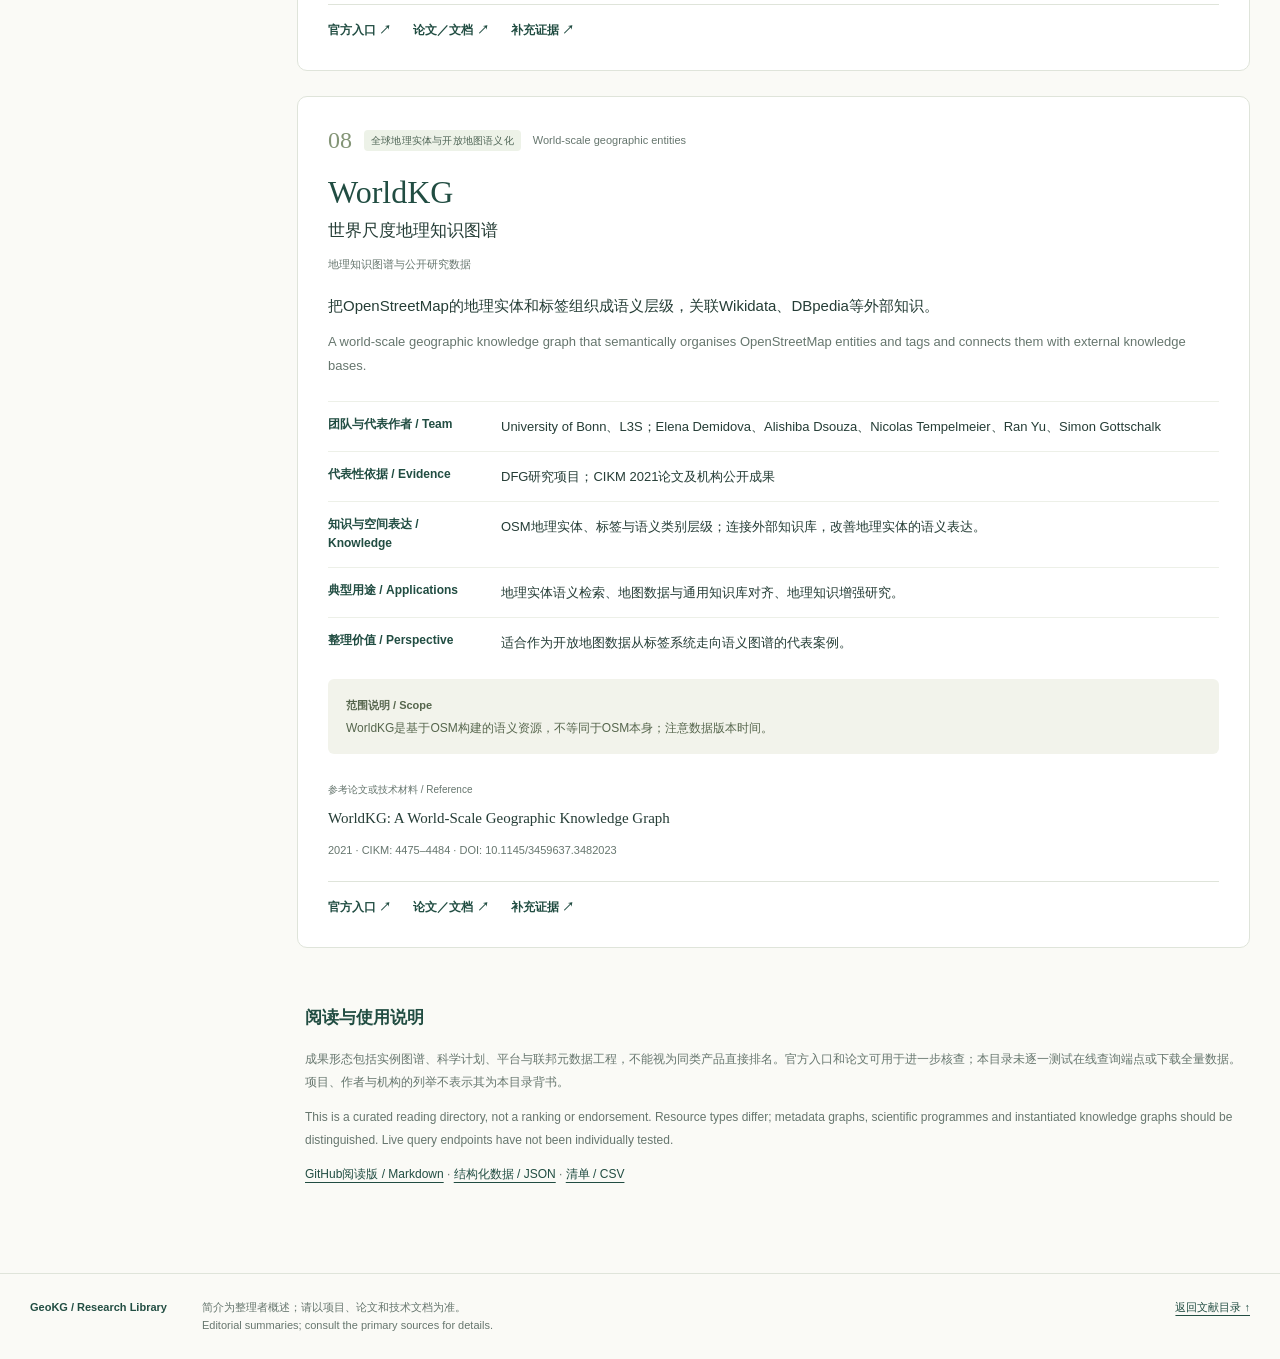
==== commit 9ea37811: "Add files via upload" ====
--- a/index.html
+++ b/index.html
@@ -1,12 +1,12 @@
 <!doctype html>
 <html lang="zh-CN"><head><meta charset="utf-8"><meta name="viewport" content="width=device-width,initial-scale=1">
-<title>Representative GeoKG Resources · 代表性GeoKG资源</title><meta name="description" content="Twelve representative geographic knowledge graphs and semantic geospatial infrastructures, with teams, applications and primary sources.">
+<title>Representative GeoKG Resources · 代表性GeoKG资源</title><meta name="description" content="Eight representative geographic knowledge graphs and semantic geospatial infrastructures, with teams, applications and primary sources.">
 <link rel="icon" href="../favicon.svg" type="image/svg+xml"><link rel="stylesheet" href="../styles.css"><link rel="stylesheet" href="resources.css"></head>
 <body><a class="skip" href="#resources">跳到资源正文</a>
 <header class="topbar"><a class="brand" href="../"><img src="../favicon.svg" alt="" width="34" height="34"><span>GeoKG <span class="brand-light">/ Research Library</span></span></a><div class="top-actions"><a href="../">文献目录 / Literature</a><a href="catalogue.csv" download>下载清单 CSV ↓</a></div></header>
-<main><section class="intro"><p class="eyebrow" lang="en">GRAPHS · PLATFORMS · RESEARCH INFRASTRUCTURES</p><h1>代表性GeoKG资源<br><span lang="en">Representative GeoKG resources</span></h1><p class="lead">本页整合了原有的8项代表性GeoKG与语义地理基础设施，并增加4项影响力大或工程规模突出的知识图谱案例。专门GeoKG与含地理子图的通用KG会分别标明；引用数为来源页面的截至检索时数据，不作严格排名。中文名称为便于理解的译名。</p><div class="collection-meta"><span><b>12</b> 代表案例 / resources</span><span class="updated">来源核查 / Sources reviewed · 2026-11-07</span></div></section>
-<div class="resource-layout"><aside><h2 class="aside-heading">浏览资源 / BROWSE RESOURCES</h2><nav aria-label="资源索引"><a href="#knowwheregraph"><span>01</span>KnowWhereGraph</a><a href="#dde"><span>02</span>DDE Geoscience Knowledge Graph</a><a href="#world-avatar"><span>03</span>The World Avatar</a><a href="#geoconnex"><span>04</span>Geoconnex</a><a href="#odis"><span>05</span>Ocean Data Information System (ODIS)</a><a href="#km4city"><span>06</span>Km4City / Snap4City</a><a href="#yago2geo"><span>07</span>YAGO2geo</a><a href="#worldkg"><span>08</span>WorldKG</a><a href="#yago2"><span>09</span>YAGO2</a><a href="#linkedgeodata"><span>10</span>LinkedGeoData</a><a href="#wikidata"><span>11</span>Wikidata</a><a href="#dbpedia"><span>12</span>DBpedia</a></nav><div class="scope-note"><span class="note-dot"></span><h3>按领域与知识能力比较</h3><p>兼顾实例图谱、专业知识工程、动态数字孪生与联邦资源发现。序号用于浏览，不代表排名。</p></div></aside>
-<section id="resources" aria-label="12项GeoKG资源"><article class="resource" id="knowwheregraph" aria-labelledby="title-1">
+<main><section class="intro"><p class="eyebrow" lang="en">GRAPHS · PLATFORMS · RESEARCH INFRASTRUCTURES</p><h1>代表性GeoKG资源<br><span lang="en">Representative GeoKG resources</span></h1><p class="lead">本目录整理8项具有不同领域和技术路线代表性的GeoKG及相关语义地理信息基础设施。选择依据为可追溯的团队与机构背景、公开论文或技术材料，以及可说明的知识组织与应用方式；不作全球影响力排名，也不要求结合大语言模型。中文名称为便于理解的译名。</p><div class="collection-meta"><span><b>8</b> 代表案例 / resources</span><span class="updated">来源核查 / Sources reviewed · 2026-11-07</span></div></section>
+<div class="resource-layout"><aside><h2 class="aside-heading">浏览资源 / BROWSE RESOURCES</h2><nav aria-label="资源索引"><a href="#knowwheregraph"><span>01</span>KnowWhereGraph</a><a href="#dde"><span>02</span>DDE Geoscience Knowledge Graph</a><a href="#world-avatar"><span>03</span>The World Avatar</a><a href="#geoconnex"><span>04</span>Geoconnex</a><a href="#odis"><span>05</span>Ocean Data Information System (ODIS)</a><a href="#km4city"><span>06</span>Km4City / Snap4City</a><a href="#yago2geo"><span>07</span>YAGO2geo</a><a href="#worldkg"><span>08</span>WorldKG</a></nav><div class="scope-note"><span class="note-dot"></span><h3>按领域与知识能力比较</h3><p>兼顾实例图谱、专业知识工程、动态数字孪生与联邦资源发现。序号用于浏览，不代表排名。</p></div></aside>
+<section id="resources" aria-label="8项GeoKG资源"><article class="resource" id="knowwheregraph" aria-labelledby="title-1">
       <div class="resource-top"><span class="ordinal">01</span><span class="chip">跨领域环境与灾害</span><span class="english-domain" lang="en">Human–environment integration</span></div>
       <h2 id="title-1" lang="en">KnowWhereGraph</h2><p class="cn-title">跨领域地理知识图谱</p>
       <p class="form">知识图谱、数据融合与地理增值服务</p><p class="summary">把灾害、土壤、农业、健康等数据通过空间单元与时间关联，服务跨领域环境信息发现。</p>
@@ -70,5 +70,5 @@
       <p class="boundary"><strong>范围说明 / Scope</strong><br>WorldKG是基于OSM构建的语义资源，不等同于OSM本身；注意数据版本时间。</p>
       <div class="reference"><span class="small-label">参考论文或技术材料 / Reference</span><p lang="en">WorldKG: A World-Scale Geographic Knowledge Graph</p><small>2021 · CIKM: 4475–4484 · DOI: 10.1145/3459637.3482023</small></div>
       <div class="resource-links"><a href="https://www.dsis.uni-bonn.de/worldkg/de">官方入口 ↗</a><a href="https://arxiv.org/abs/2109.10036">论文／文档 ↗</a><a href="https://research.uni-hannover.de/en/publications/worldkg-a-world-scale-geographic-knowledge-graph/">补充证据 ↗</a></div>
-    </article><h2 class="section-divider" id="large-scale-graphs">高影响力与大规模知识图谱 / High-impact and large-scale knowledge graphs</h2><article class="resource" id="yago2"><div class="resource-top"><span class="ordinal">09</span><span class="chip">直接地理／时空知识图谱</span></div><h2 lang="en">YAGO2</h2><p class="cn-title">时空增强型YAGO知识库</p><dl><div><dt>团队 / Team</dt><dd>Max Planck Institute for Informatics；Johannes Hoffart、Fabian M. Suchanek、Gerhard Weikum等。</dd></div><div><dt>代表性与引用证据 / Impact</dt><dd>AI Journal 2013论文获Artificial Intelligence Journal Prominent Paper Award。Max Planck Institute 2023双年报告记载该论文当时约1,500次引用；引用数随数据库和时间变化。</dd></div><div><dt>工程规模 / Scale</dt><dd>YAGO2论文报告约4.47亿事实、980万实体，并将不少实体和事实锚定到时间与空间；这是论文发布时的数据规模。</dd></div><div><dt>知识内容 / Graph content</dt><dd>从Wikipedia、GeoNames和WordNet构建实体知识，并对实体、事件及事实加入时空信息。</dd></div><div><dt>典型用途 / Uses</dt><dd>时空知识查询、实体消歧、语义搜索和关联事实发现。</dd></div><div><dt>综述边界 / Scope</dt><dd>这里的YAGO2是时空扩展图谱，区别于已有清单里的YAGO2geo：后者是在YAGO2基础上进一步增加精确几何与OSM地理要素。</dd></div></dl><div class="reference"><span class="small-label">代表论文 / Reference</span><p>Hoffart et al. (2013). YAGO2: A Spatially and Temporally Enhanced Knowledge Base from Wikipedia. Artificial Intelligence, 194, 28–61. DOI: 10.1016/j.artint.2012.06.001.</p></div><div class="resource-links"><a href="https://yago-knowledge.org/downloads/yago-2">图谱／项目 ↗</a><a href="https://doi.org/10.1016/j.artint.2012.06.001">论文 ↗</a><a href="https://pure.mpg.de/pubman/item/item_3527212_4/component/file_3527885/biennial-report-2023.pdf?mode=download">影响证据 ↗</a></div></article><article class="resource" id="linkedgeodata"><div class="resource-top"><span class="ordinal">10</span><span class="chip">直接地理知识图谱与Linked Data工程</span></div><h2 lang="en">LinkedGeoData</h2><p class="cn-title">关联地理数据知识图谱</p><dl><div><dt>团队 / Team</dt><dd>University of Leipzig AKSW团队；Claus Stadler、Jens Lehmann、Konrad Höffner、Sören Auer。</dd></div><div><dt>代表性与引用证据 / Impact</dt><dd>Semantic Web期刊的经典GeoKG工程论文；Rankless（引用数据来自OpenAlex）检索时显示该论文有268次索引引用。引用计数依索引平台而异。</dd></div><div><dt>工程规模 / Scale</dt><dd>把协作式OpenStreetMap数据转换为RDF，建设地理词汇、实体链接、查询和浏览应用；工作不只是提出模型，也包括数据发布与互联。</dd></div><div><dt>知识内容 / Graph content</dt><dd>道路、建筑、地貌等OSM对象的RDF表达、类型词汇及与GeoNames等外部地理数据的链接。</dd></div><div><dt>典型用途 / Uses</dt><dd>空间Linked Data整合、RDF语义查询、地理浏览与跨数据源关联。</dd></div><div><dt>综述边界 / Scope</dt><dd>项目论文发表于2012年，作为奠基工程引用；不据此声称当前SPARQL端点仍然正常运行。</dd></div></dl><div class="reference"><span class="small-label">代表论文 / Reference</span><p>Stadler et al. (2012). LinkedGeoData: A Core for a Web of Spatial Open Data. Semantic Web, 3(4), 333–354. DOI: 10.3233/SW-2011-0052.</p></div><div class="resource-links"><a href="https://linkedgeodata.org/">图谱／项目 ↗</a><a href="https://doi.org/10.3233/SW-2011-0052">论文 ↗</a><a href="https://www.rankless.org/authors/claus-stadler">影响证据 ↗</a></div></article><article class="resource" id="wikidata"><div class="resource-top"><span class="ordinal">11</span><span class="chip">大规模、多语言、协作式通用知识图谱</span></div><h2 lang="en">Wikidata</h2><p class="cn-title">维基数据协作知识图谱（含地理知识子图）</p><dl><div><dt>团队 / Team</dt><dd>Wikimedia社区与Wikimedia Foundation生态；奠基论文作者Denny Vrandečić、Markus Krötzsch。</dd></div><div><dt>代表性与引用证据 / Impact</dt><dd>ACM页面显示2014年CACM奠基论文截至本次检索约2,714次引用；Wikidata持续由全球编辑者与机器人协作维护，规模和学术影响均突出。</dd></div><div><dt>工程规模 / Scale</dt><dd>覆盖跨语言实体与属性关系，支持坐标等数据类型；可通过Wikidata Query Service以SPARQL检索地理实体和空间信息。</dd></div><div><dt>知识内容 / Graph content</dt><dd>国家、城市、行政区、河流、山脉、建筑等实体及坐标、隶属、邻接等属性关系；其地理内容属于大型通用KG中的子图。</dd></div><div><dt>典型用途 / Uses</dt><dd>地名与实体关联、跨语言地理信息查询、外部地理数据链接，以及作为其他图谱的实体标识资源。</dd></div><div><dt>综述边界 / Scope</dt><dd>Wikidata不是专门构建的GeoKG。若纳入GeoKG综述，应标注为“含丰富地理知识的通用KG”，讨论其地理子图和互联作用。</dd></div></dl><div class="reference"><span class="small-label">代表论文 / Reference</span><p>Vrandečić &amp; Krötzsch (2014). Wikidata: A Free Collaborative Knowledgebase. Communications of the ACM, 57(10), 78–85. DOI: 10.1145/2629489.</p></div><div class="resource-links"><a href="https://www.wikidata.org/">图谱／项目 ↗</a><a href="https://doi.org/10.1145/2629489">论文 ↗</a><a href="https://www.wikidata.org/wiki/Wikidata:Wikidata_Query">影响证据 ↗</a></div></article><article class="resource" id="dbpedia"><div class="resource-top"><span class="ordinal">12</span><span class="chip">大规模、多语言、跨领域知识图谱</span></div><h2 lang="en">DBpedia</h2><p class="cn-title">DBpedia多语言知识图谱（含地理子图）</p><dl><div><dt>团队 / Team</dt><dd>DBpedia社区；奠基工程与论文团队包括Jens Lehmann、Sören Auer、Christian Bizer等，关联Leipzig AKSW和Mannheim Data &amp; Web Science团队。</dd></div><div><dt>代表性与引用证据 / Impact</dt><dd>Semantic Web 2015综述工程论文，Rankless基于OpenAlex的记录显示约2.2K索引引用。其团队和开放数据工程对Linked Data生态影响显著。</dd></div><div><dt>工程规模 / Scale</dt><dd>论文介绍从111种语言Wikipedia抽取结构化知识；当时英语版图谱包含超过4亿事实、描述约370万个实体，并提供下载和SPARQL服务。数字为论文发表时数据。</dd></div><div><dt>知识内容 / Graph content</dt><dd>人物、地点、组织、事件等跨领域实体及多语言关系；其中地点、坐标、行政和地理类别构成可查询的地理子图。</dd></div><div><dt>典型用途 / Uses</dt><dd>跨语言实体检索与链接、地点背景查询、开放知识图谱互联和地理实体消歧。</dd></div><div><dt>综述边界 / Scope</dt><dd>DBpedia是通用知识图谱而非专门GeoKG。引用影响来自整体知识图谱与工程论文；用于GeoKG综述时应聚焦其地理子图。</dd></div></dl><div class="reference"><span class="small-label">代表论文 / Reference</span><p>Lehmann et al. (2015). DBpedia: A Large-Scale, Multilingual Knowledge Base Extracted from Wikipedia. Semantic Web, 6(2), 167–195. DOI: 10.3233/SW-140134.</p></div><div class="resource-links"><a href="https://www.dbpedia.org/">图谱／项目 ↗</a><a href="https://doi.org/10.3233/SW-140134">论文 ↗</a><a href="https://www.rankless.org/hit-papers/10.3233/sw-140134">影响证据 ↗</a></div></article><section class="scope-box"><h2>阅读与使用说明</h2><p>成果形态包括实例图谱、科学计划、平台与联邦元数据工程，不能视为同类产品直接排名。官方入口和论文可用于进一步核查；本目录未逐一测试在线查询端点或下载全量数据。项目、作者与机构的列举不表示其为本目录背书。</p><p lang="en">This is a curated reading directory, not a ranking or endorsement. Resource types differ; metadata graphs, scientific programmes and instantiated knowledge graphs should be distinguished. Live query endpoints have not been individually tested.</p><p><a href="README.md">GitHub阅读版 / Markdown</a> · <a href="data.json" download>结构化数据 / JSON</a> · <a href="catalogue.csv" download>清单 / CSV</a></p></section></section></div></main>
+    </article><section class="scope-box"><h2>阅读与使用说明</h2><p>成果形态包括实例图谱、科学计划、平台与联邦元数据工程，不能视为同类产品直接排名。官方入口和论文可用于进一步核查；本目录未逐一测试在线查询端点或下载全量数据。项目、作者与机构的列举不表示其为本目录背书。</p><p lang="en">This is a curated reading directory, not a ranking or endorsement. Resource types differ; metadata graphs, scientific programmes and instantiated knowledge graphs should be distinguished. Live query endpoints have not been individually tested.</p><p><a href="README.md">GitHub阅读版 / Markdown</a> · <a href="data.json" download>结构化数据 / JSON</a> · <a href="catalogue.csv" download>清单 / CSV</a></p></section></section></div></main>
 <footer><span>GeoKG / Research Library</span><p>简介为整理者概述；请以项目、论文和技术文档为准。<br>Editorial summaries; consult the primary sources for details.</p><a href="../">返回文献目录 ↑</a></footer></body></html>
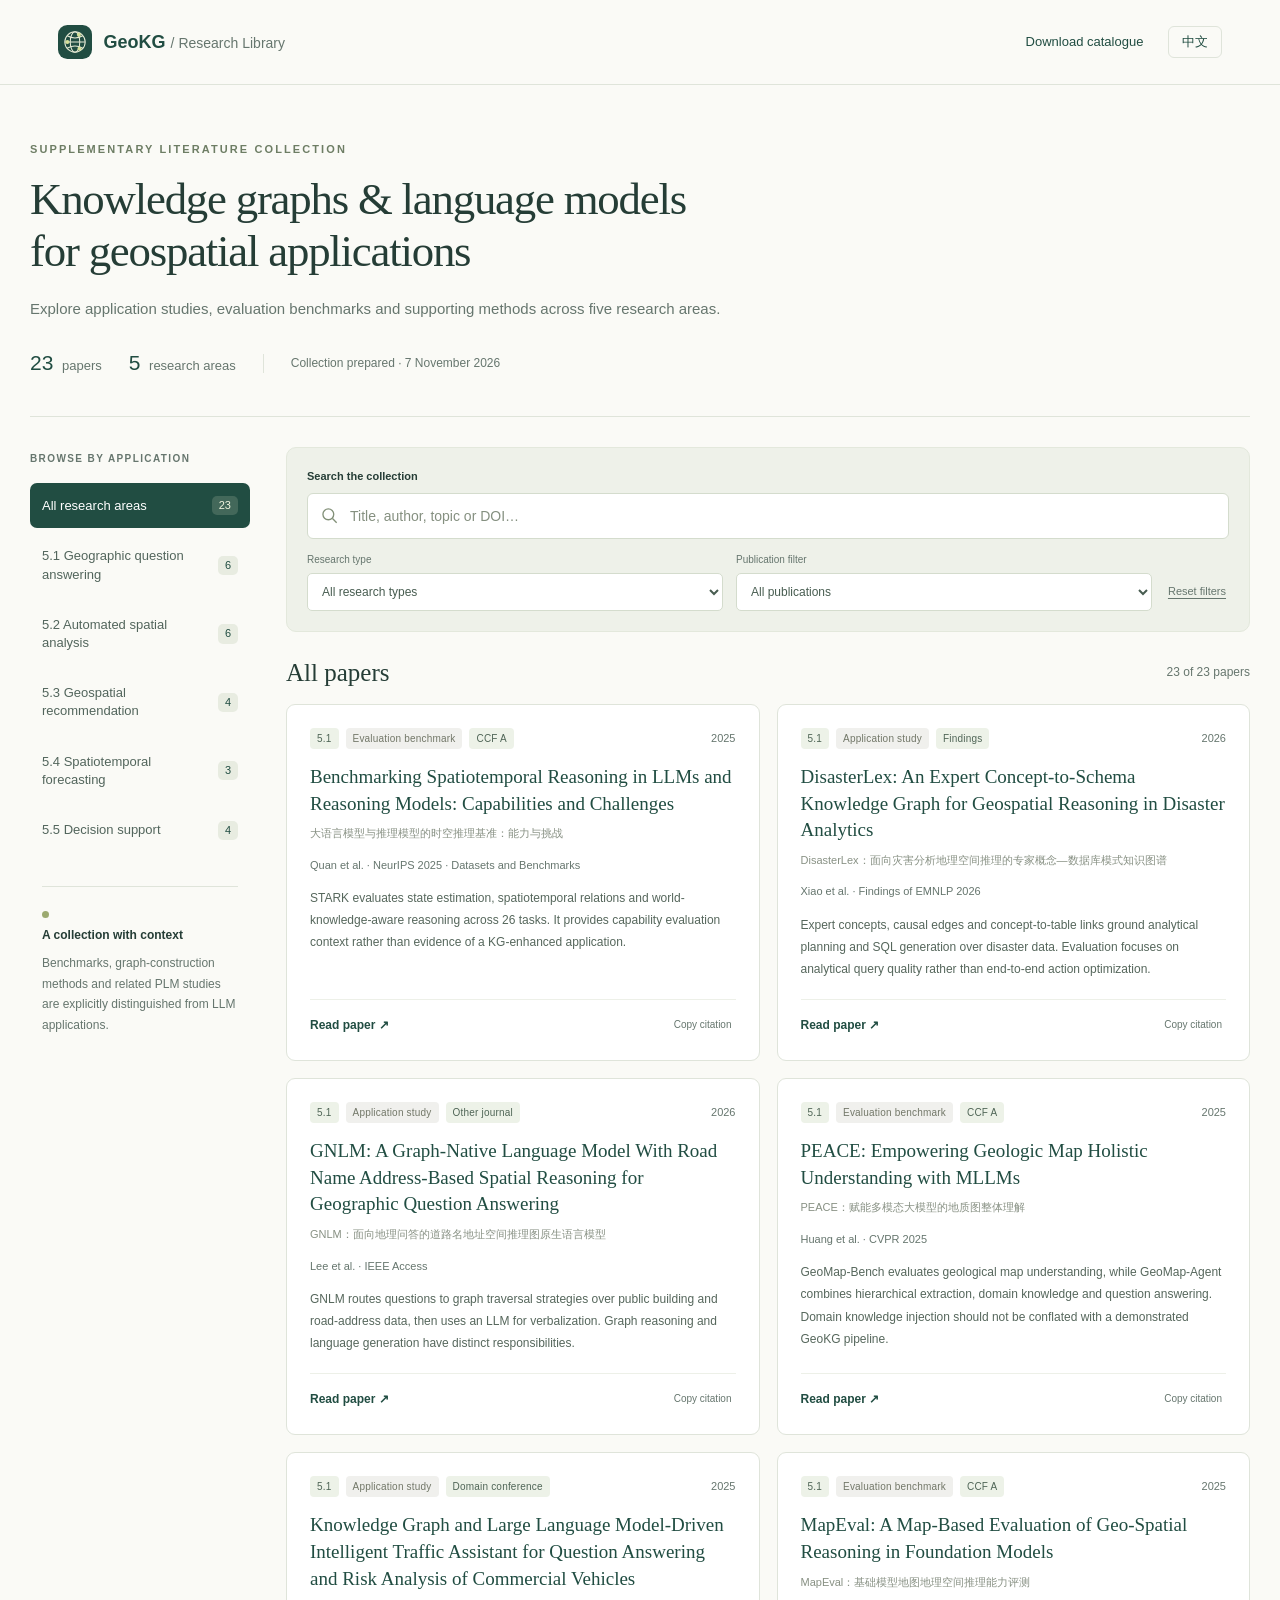
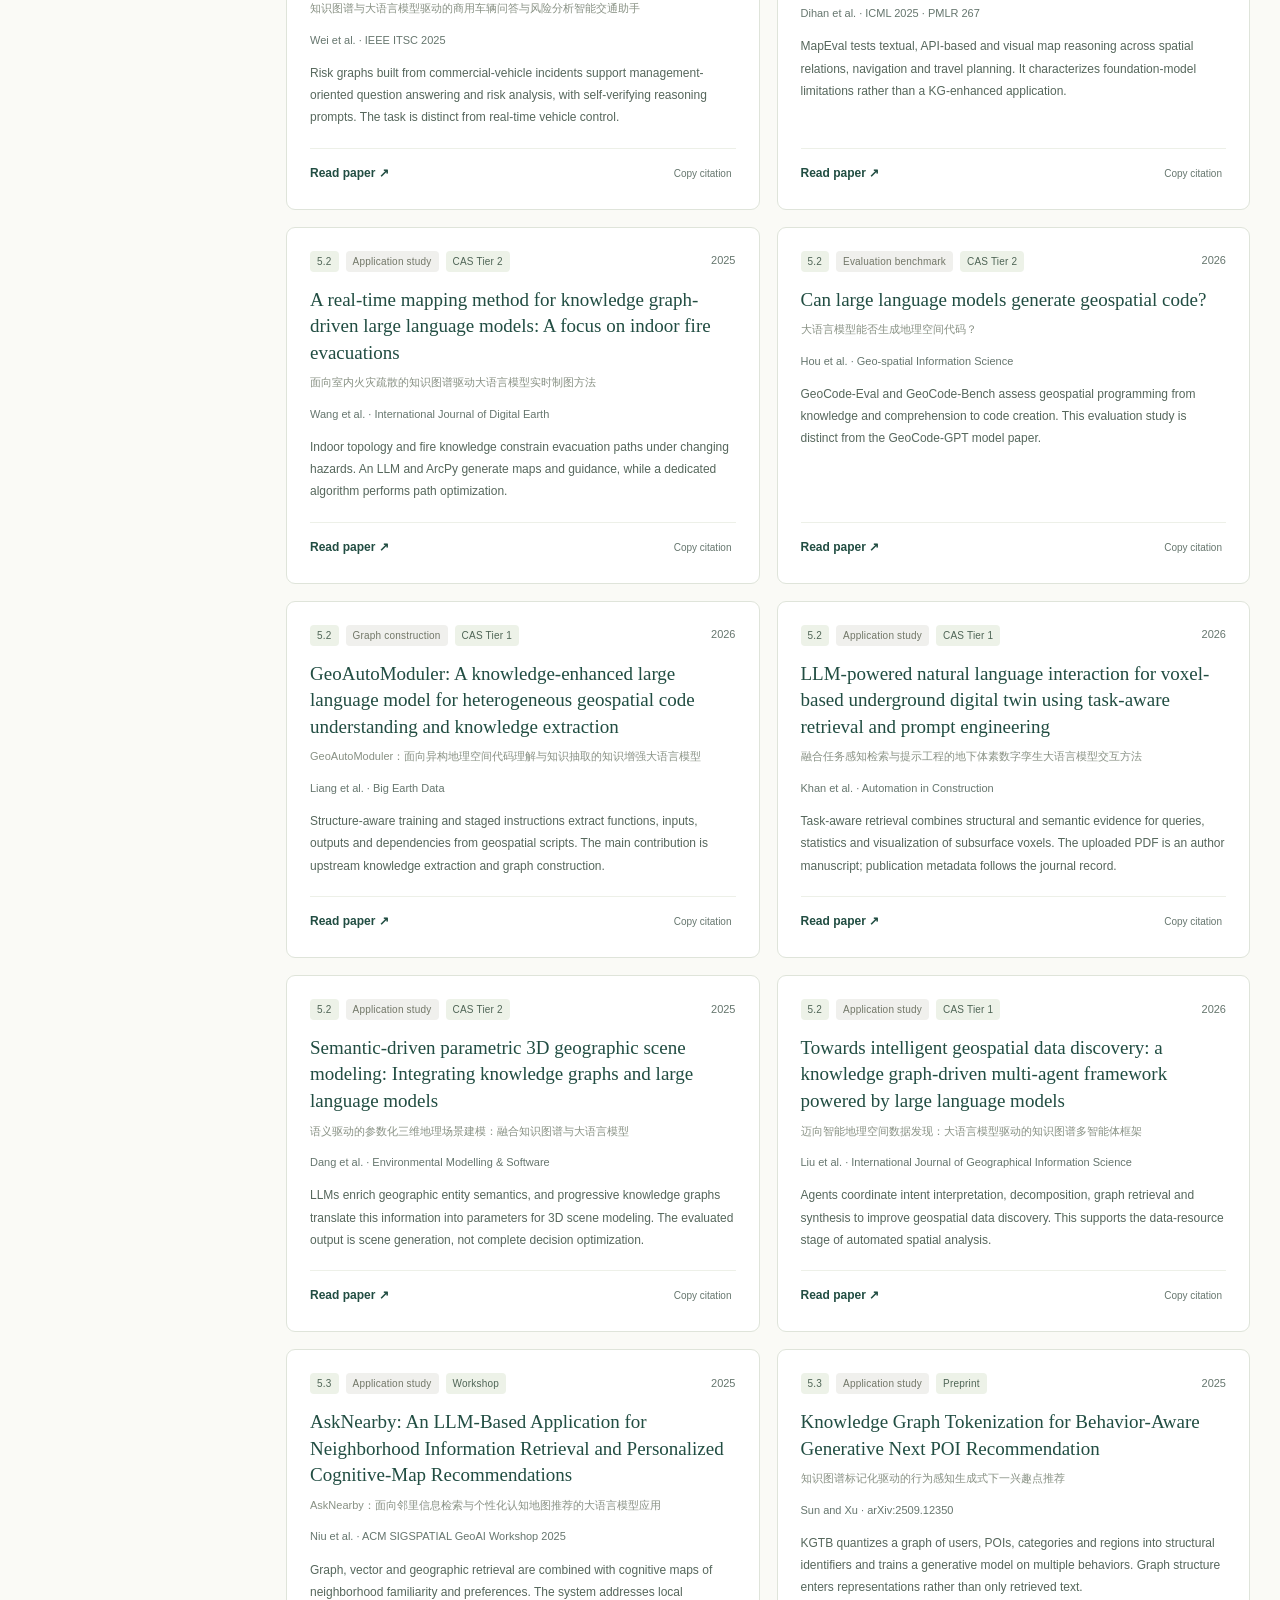
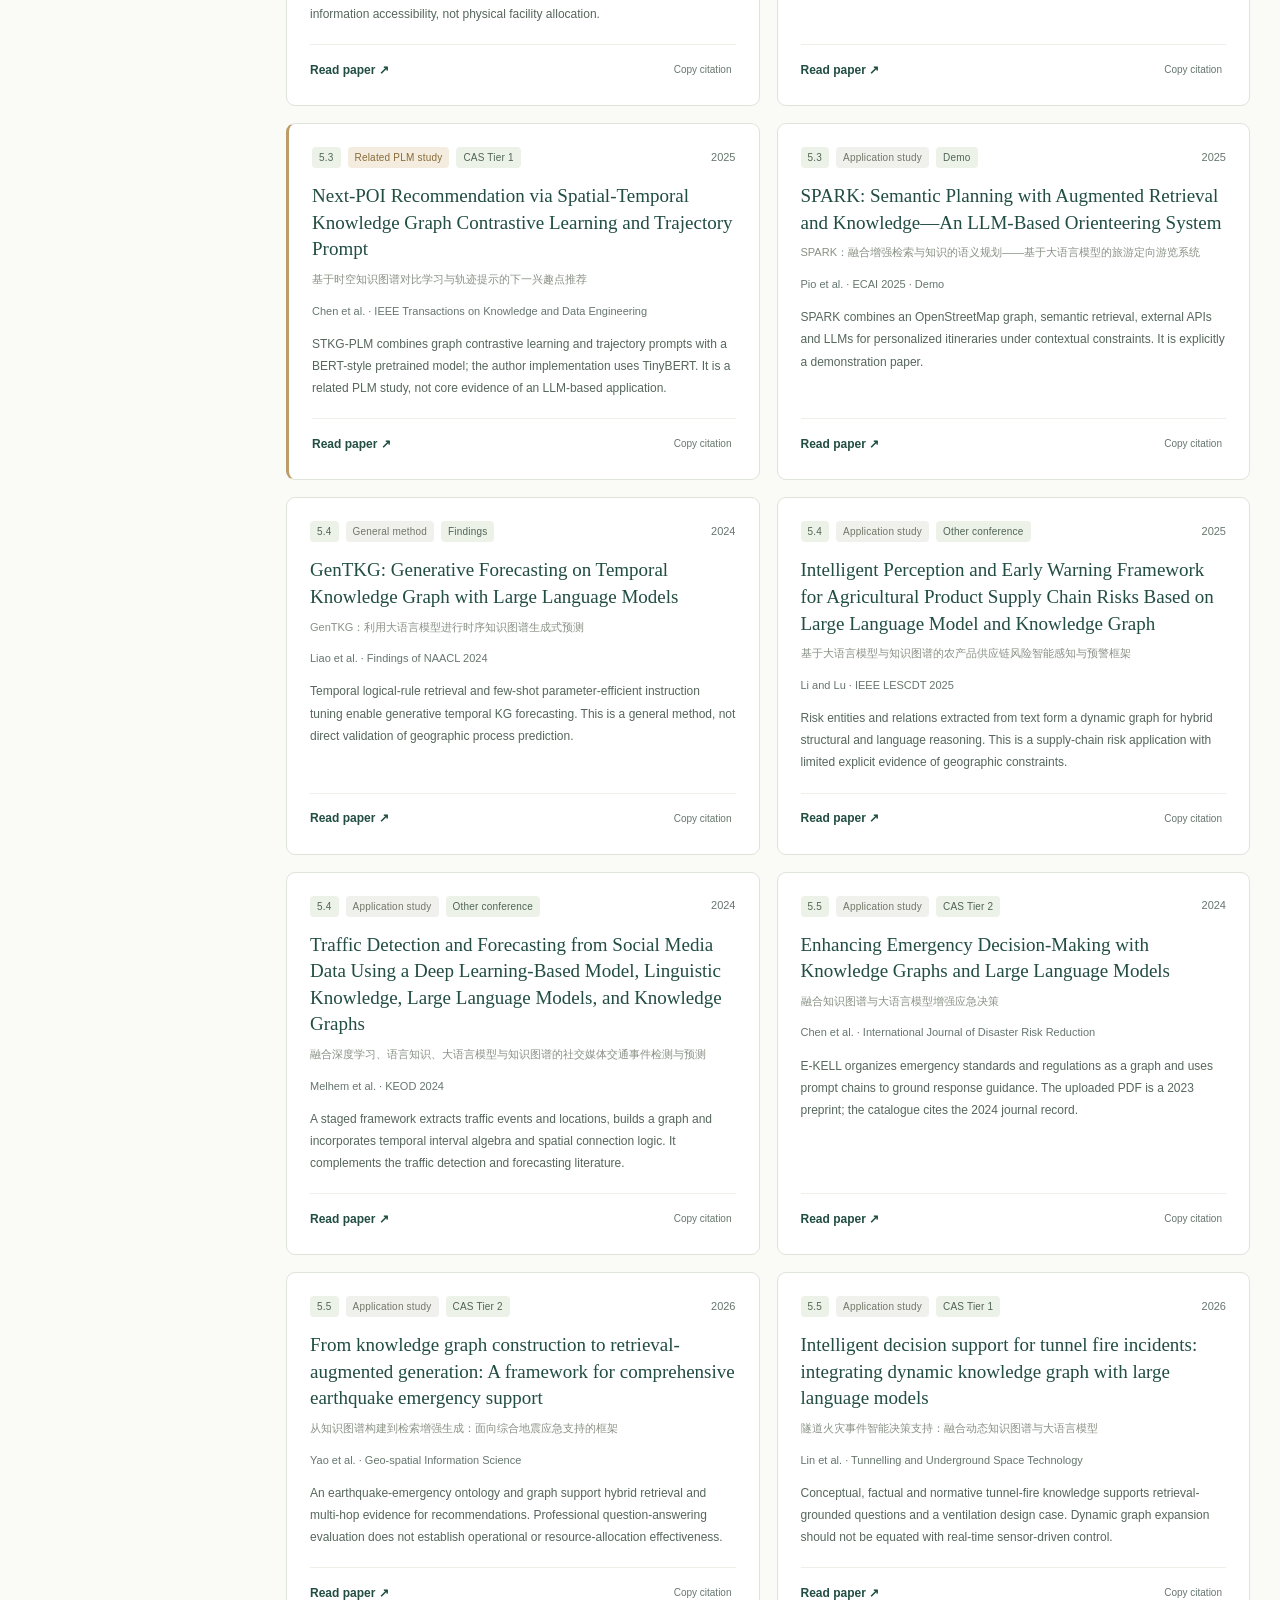
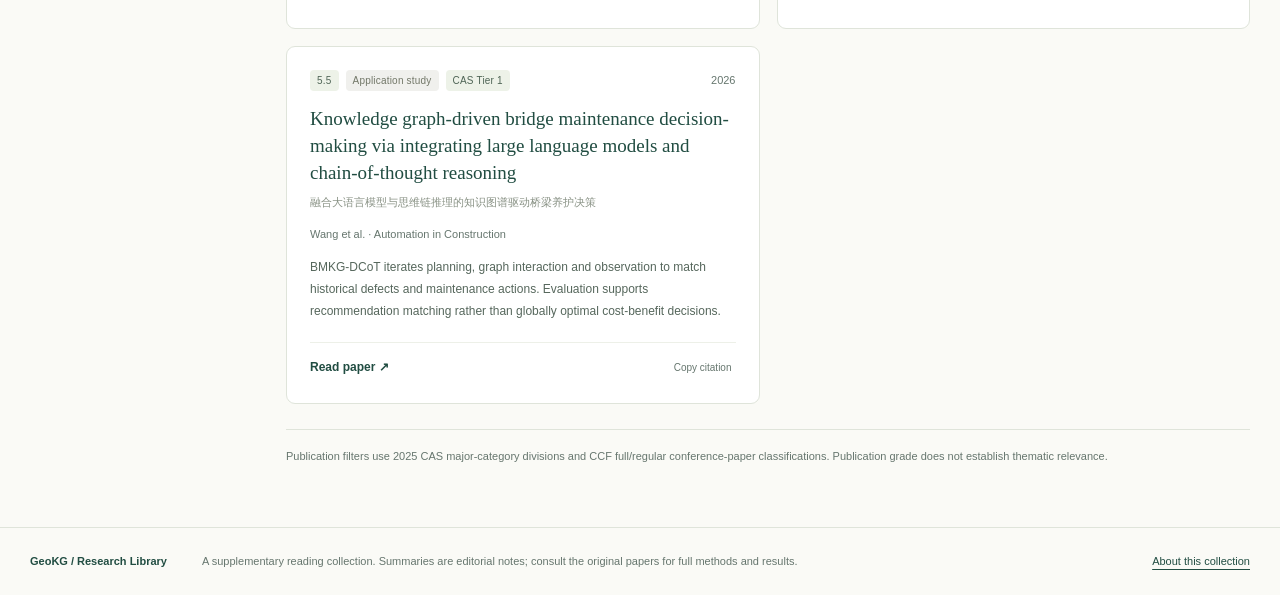
==== commit d6a434e0: "Add files via upload" ====
--- a/index.html
+++ b/index.html
@@ -1,74 +1,36 @@
-<!doctype html>
-<html lang="zh-CN"><head><meta charset="utf-8"><meta name="viewport" content="width=device-width,initial-scale=1">
-<title>Representative GeoKG Resources · 代表性GeoKG资源</title><meta name="description" content="Eight representative geographic knowledge graphs and semantic geospatial infrastructures, with teams, applications and primary sources.">
-<link rel="icon" href="../favicon.svg" type="image/svg+xml"><link rel="stylesheet" href="../styles.css"><link rel="stylesheet" href="resources.css"></head>
-<body><a class="skip" href="#resources">跳到资源正文</a>
-<header class="topbar"><a class="brand" href="../"><img src="../favicon.svg" alt="" width="34" height="34"><span>GeoKG <span class="brand-light">/ Research Library</span></span></a><div class="top-actions"><a href="../">文献目录 / Literature</a><a href="catalogue.csv" download>下载清单 CSV ↓</a></div></header>
-<main><section class="intro"><p class="eyebrow" lang="en">GRAPHS · PLATFORMS · RESEARCH INFRASTRUCTURES</p><h1>代表性GeoKG资源<br><span lang="en">Representative GeoKG resources</span></h1><p class="lead">本目录整理8项具有不同领域和技术路线代表性的GeoKG及相关语义地理信息基础设施。选择依据为可追溯的团队与机构背景、公开论文或技术材料，以及可说明的知识组织与应用方式；不作全球影响力排名，也不要求结合大语言模型。中文名称为便于理解的译名。</p><div class="collection-meta"><span><b>8</b> 代表案例 / resources</span><span class="updated">来源核查 / Sources reviewed · 2026-11-07</span></div></section>
-<div class="resource-layout"><aside><h2 class="aside-heading">浏览资源 / BROWSE RESOURCES</h2><nav aria-label="资源索引"><a href="#knowwheregraph"><span>01</span>KnowWhereGraph</a><a href="#dde"><span>02</span>DDE Geoscience Knowledge Graph</a><a href="#world-avatar"><span>03</span>The World Avatar</a><a href="#geoconnex"><span>04</span>Geoconnex</a><a href="#odis"><span>05</span>Ocean Data Information System (ODIS)</a><a href="#km4city"><span>06</span>Km4City / Snap4City</a><a href="#yago2geo"><span>07</span>YAGO2geo</a><a href="#worldkg"><span>08</span>WorldKG</a></nav><div class="scope-note"><span class="note-dot"></span><h3>按领域与知识能力比较</h3><p>兼顾实例图谱、专业知识工程、动态数字孪生与联邦资源发现。序号用于浏览，不代表排名。</p></div></aside>
-<section id="resources" aria-label="8项GeoKG资源"><article class="resource" id="knowwheregraph" aria-labelledby="title-1">
-      <div class="resource-top"><span class="ordinal">01</span><span class="chip">跨领域环境与灾害</span><span class="english-domain" lang="en">Human–environment integration</span></div>
-      <h2 id="title-1" lang="en">KnowWhereGraph</h2><p class="cn-title">跨领域地理知识图谱</p>
-      <p class="form">知识图谱、数据融合与地理增值服务</p><p class="summary">把灾害、土壤、农业、健康等数据通过空间单元与时间关联，服务跨领域环境信息发现。</p>
-      <p class="en-summary" lang="en">A cross-domain geo-knowledge graph that connects environmental and societal data through shared spatial references, supporting geo-enrichment and contextual discovery.</p><dl><div><dt>团队与代表作者 / Team</dt><dd>UCSB等多校合作；Krzysztof Janowicz、Pascal Hitzler、Mark Schildhauer等</dd></div><div><dt>代表性依据 / Evidence</dt><dd>NSF Convergence Accelerator支持；合作涉及USGS、USDA及产业和公益机构</dd></div><div><dt>知识与空间表达 / Knowledge</dt><dd>地理实体、区域、全球离散网格及主题数据；通过空间与时间关联不同来源。</dd></div><div><dt>典型用途 / Applications</dt><dd>受灾地区背景信息整合、农业与食品供应链环境信息、跨来源区域比较。</dd></div><div><dt>整理价值 / Perspective</dt><dd>以空间位置组织跨领域证据，说明GeoKG如何承担GIS中的地理增值服务。</dd></div></dl>
-      <p class="boundary"><strong>范围说明 / Scope</strong><br>适合说明异构数据的空间关联和地理增值；不能把空间共现直接解释为因果关系。</p>
-      <div class="reference"><span class="small-label">参考论文或技术材料 / Reference</span><p lang="en">The KnowWhereGraph: A Large-Scale Geo-Knowledge Graph for Interdisciplinary Knowledge Discovery and Geo-Enrichment</p><small>2025 · arXiv预印本；此处链接版本不作为期刊出版信息</small></div>
-      <div class="resource-links"><a href="https://www.knowwheregraph.org/">官方入口 ↗</a><a href="https://arxiv.org/abs/2502.13874">论文／文档 ↗</a><a href="https://knowwheregraph.org/about/">补充证据 ↗</a></div>
-    </article><article class="resource" id="dde" aria-labelledby="title-2">
-      <div class="resource-top"><span class="ordinal">02</span><span class="chip">深时地学与地质</span><span class="english-domain" lang="en">Deep-time geoscience</span></div>
-      <h2 id="title-2" lang="en">DDE Geoscience Knowledge Graph</h2><p class="cn-title">深时数字地球地学知识图谱</p>
-      <p class="form">国际科学计划中的知识体系、图谱与协同工具</p><p class="summary">组织基础层、学科层与应用层知识，支持地学知识共享、融合与专业应用。</p>
-      <p class="en-summary" lang="en">The DDE programme develops geoscience knowledge systems, ontologies and graphs across disciplines, combining expert organisation with knowledge extraction.</p><dl><div><dt>团队与代表作者 / Team</dt><dd>IUGS Deep-time Digital Earth计划；朱云强、周成虎、胡修棉、王新兵等多机构团队</dd></div><div><dt>代表性依据 / Evidence</dt><dd>IUGS国际科学计划及UNESCO官方介绍；有系统性方法与建设进展论文</dd></div><div><dt>知识与空间表达 / Knowledge</dt><dd>地学概念及学科关系；区分基础、学科和应用层。空间实例与专业概念层需分别说明。</dd></div><div><dt>典型用途 / Applications</dt><dd>跨学科地学知识共享、专业语义整合、面向应用的地学知识组织。</dd></div><div><dt>整理价值 / Perspective</dt><dd>国际科学计划下的专业领域知识工程，适合体现专家知识、学科本体与图谱协作。</dd></div></dl>
-      <p class="boundary"><strong>范围说明 / Scope</strong><br>DDE是计划与生态体系，不能等同于一个已完全统一的全球实例图谱。</p>
-      <div class="reference"><span class="small-label">参考论文或技术材料 / Reference</span><p lang="en">Methodology, progress and challenges of geoscience knowledge graph in International Big Science Program of Deep-Time Digital Earth</p><small>2025 · Journal of Geographical Sciences 35(5): 1132–1156 · DOI: 10.1007/s11442-025-2361-0</small></div>
-      <div class="resource-links"><a href="https://www.unesco.org/en/open-science/inclusive-science/empowering-geoscientists-deep-time-digital-earth">官方入口 ↗</a><a href="https://www.geogsci.com/EN/abstract/article/1009-637X/73547">论文／文档 ↗</a><a href="https://www.geogsci.com/EN/abstract/article/1009-637X/73547">补充证据 ↗</a></div>
-    </article><article class="resource" id="world-avatar" aria-labelledby="title-3">
-      <div class="resource-top"><span class="ordinal">03</span><span class="chip">城市、能源与工业数字孪生</span><span class="english-domain" lang="en">Dynamic digital twins</span></div>
-      <h2 id="title-3" lang="en">The World Avatar</h2><p class="cn-title">世界化身／世界数字孪生知识图谱</p>
-      <p class="form">动态知识图谱、计算代理与数字孪生框架</p><p class="summary">连接建筑、能源、环境与模型，使用计算代理更新信息及派生结果，支持模拟和情景分析。</p>
-      <p class="en-summary" lang="en">A dynamic knowledge graph and agent framework connecting data and computational models for interoperable digital twins and scenario analysis.</p><dl><div><dt>团队与代表作者 / Team</dt><dd>University of Cambridge、Cambridge CARES及合作团队；Markus Kraft、Jethro Akroyd等</dd></div><div><dt>代表性依据 / Evidence</dt><dd>剑桥官方持续研究项目；具有通用框架论文及洪水风险等应用研究</dd></div><div><dt>知识与空间表达 / Knowledge</dt><dd>建筑、基础设施、传感器、环境信息与计算模型；代理更新数据和派生信息，部分应用具有空间锚点。</dd></div><div><dt>典型用途 / Applications</dt><dd>建筑与能源系统分析、城市韧性、洪水评估和情景模拟；具体能力取决于应用模块。</dd></div><div><dt>整理价值 / Perspective</dt><dd>从静态事实走向数据—模型—计算代理协同，适合讨论动态GeoKG与数字孪生。</dd></div></dl>
-      <p class="boundary"><strong>范围说明 / Scope</strong><br>框架、本体与具体应用实例图谱应分开表述；并非所有模块都是地理数据。</p>
-      <div class="reference"><span class="small-label">参考论文或技术材料 / Reference</span><p lang="en">Universal Digital Twin – A Dynamic Knowledge Graph</p><small>2021 · Data-Centric Engineering · DOI: 10.1017/dce.2021.10</small></div>
-      <div class="resource-links"><a href="https://www.cares.cam.ac.uk/research/the-world-avatar/">官方入口 ↗</a><a href="https://doi.org/10.1017/dce.2021.10">论文／文档 ↗</a><a href="https://doi.org/10.1017/dce.2021.10">补充证据 ↗</a></div>
-    </article><article class="resource" id="geoconnex" aria-labelledby="title-4">
-      <div class="resource-top"><span class="ordinal">04</span><span class="chip">水文与水资源</span><span class="english-domain" lang="en">Hydrology and water data</span></div>
-      <h2 id="title-4" lang="en">Geoconnex</h2><p class="cn-title">水文地理数据互联知识图谱</p>
-      <p class="form">水数据标识、链接与检索基础设施</p><p class="summary">以持久标识关联河流、流域、监测站、数据服务与提供机构，帮助发现跨机构水数据。</p>
-      <p class="en-summary" lang="en">A water-data linking infrastructure that uses persistent identifiers and a knowledge graph to connect hydrologic features with distributed data resources.</p><dl><div><dt>团队与代表作者 / Team</dt><dd>Lincoln Institute of Land Policy的Center for Geospatial Solutions／Internet of Water；与USGS合作</dd></div><div><dt>代表性依据 / Evidence</dt><dd>USGS官方介绍其社区水数据知识图谱与检索索引；有公开访问文档</dd></div><div><dt>知识与空间表达 / Knowledge</dt><dd>河流、流域、监测站及相关数据服务；利用持久URI连接水文参考对象与分散资源。</dd></div><div><dt>典型用途 / Applications</dt><dd>跨机构发现某条河流、流域或站点关联的数据，减少不同水数据系统间的检索障碍。</dd></div><div><dt>整理价值 / Perspective</dt><dd>侧重标识、链接和资源发现，代表跨机构水文数据互操作。</dd></div></dl>
-      <p class="boundary"><strong>范围说明 / Scope</strong><br>核心是水文对象与分散数据资源互联，不代表将全部原始观测集中存入图谱。</p>
-      <div class="reference"><span class="small-label">参考论文或技术材料 / Reference</span><p lang="en">Geoconnex official knowledge graph access documentation</p><small>官方技术文档；此条不冒充期刊论文</small></div>
-      <div class="resource-links"><a href="https://internetofwater.org/geoconnex/">官方入口 ↗</a><a href="https://docs.geoconnex.us/access/overview/">论文／文档 ↗</a><a href="https://www.usgs.gov/media/videos/towards-internet-water-creating-a-community-search-index-water-data">补充证据 ↗</a></div>
-    </article><article class="resource" id="odis" aria-labelledby="title-5">
-      <div class="resource-top"><span class="ordinal">05</span><span class="chip">海洋信息</span><span class="english-domain" lang="en">Federated ocean information</span></div>
-      <h2 id="title-5" lang="en">Ocean Data Information System (ODIS)</h2><p class="cn-title">海洋数据信息系统</p>
-      <p class="form">联邦式元数据知识图谱与互操作工程</p><p class="summary">通过分布式节点发布和采集结构化元数据，连接海洋数据、服务及其他信息资源。</p>
-      <p class="en-summary" lang="en">A federation of independent ocean information systems whose shared metadata conventions enable a collective knowledge graph for resource discovery.</p><dl><div><dt>团队与代表作者 / Team</dt><dd>UNESCO IOC／IODE；Pier Luigi Buttigieg、Douglas Fils等参与技术建设</dd></div><div><dt>代表性依据 / Evidence</dt><dd>联合国教科文组织政府间海洋学委员会体系；跨机构海洋资源互联</dd></div><div><dt>知识与空间表达 / Knowledge</dt><dd>海洋数据集、服务与其他信息资源的结构化描述；采集分布式节点元数据并建立资源关联。</dd></div><div><dt>典型用途 / Applications</dt><dd>跨海洋机构发现数据和服务，让独立系统的资源描述可互操作。</dd></div><div><dt>整理价值 / Perspective</dt><dd>以国际协作的联邦元数据图谱实现海洋信息发现，适合与集中式实例图谱比较。</dd></div></dl>
-      <p class="boundary"><strong>范围说明 / Scope</strong><br>主要是资源描述与发现层的知识图谱，不能称为统一的原始海洋观测或海洋因果图谱。</p>
-      <div class="reference"><span class="small-label">参考论文或技术材料 / Reference</span><p lang="en">ODIS architecture and implementation documentation</p><small>官方项目与架构文档；此条不冒充期刊论文</small></div>
-      <div class="resource-links"><a href="https://odis.org/overview/">官方入口 ↗</a><a href="https://github.com/iodepo/odis-arch">论文／文档 ↗</a><a href="https://book.odis.org/">补充证据 ↗</a></div>
-    </article><article class="resource" id="km4city" aria-labelledby="title-6">
-      <div class="resource-top"><span class="ordinal">06</span><span class="chip">智慧城市与交通</span><span class="english-domain" lang="en">Smart cities and mobility</span></div>
-      <h2 id="title-6" lang="en">Km4City / Snap4City</h2><p class="cn-title">城市知识模型与智慧城市平台</p>
-      <p class="form">城市本体、实例知识库、API与运营平台</p><p class="summary">语义整合道路、地址、POI、公共交通、传感器与城市事件，支持城市服务和数据查询。</p>
-      <p class="en-summary" lang="en">A city knowledge model and platform ecosystem integrating heterogeneous urban data into an RDF knowledge base for querying and city services.</p><dl><div><dt>团队与代表作者 / Team</dt><dd>University of Florence DISIT Lab；Paolo Nesi、Pierfrancesco Bellini等</dd></div><div><dt>代表性依据 / Evidence</dt><dd>佛罗伦萨大学研究团队；有城市知识库、服务接口与平台应用文档</dd></div><div><dt>知识与空间表达 / Knowledge</dt><dd>道路、地址、城市服务、交通传感器等；用城市本体协调静态与动态数据，并提供SPARQL访问。</dd></div><div><dt>典型用途 / Applications</dt><dd>城市数据整合、道路及服务查询、交通与传感器相关应用。</dd></div><div><dt>整理价值 / Perspective</dt><dd>展示城市本体如何落地为实例知识库、接口与应用，而非停留在概念模型。</dd></div></dl>
-      <p class="boundary"><strong>范围说明 / Scope</strong><br>Km4City本体与Snap4City平台不是同一对象；代表性在于本体与实例知识库及服务的结合。</p>
-      <div class="reference"><span class="small-label">参考论文或技术材料 / Reference</span><p lang="en">Km4City Ontology Building vs Data Harvesting and Cleaning for Smart-city Services</p><small>作者公开稿 arXiv:1508.01086；关联出版DOI: 10.1016/j.jvlc.2014.10.023</small></div>
-      <div class="resource-links"><a href="https://www.snap4city.org/drupal/node/19">官方入口 ↗</a><a href="https://arxiv.org/abs/1508.01086">论文／文档 ↗</a><a href="https://arxiv.org/abs/1508.01086">补充证据 ↗</a></div>
-    </article><article class="resource" id="yago2geo" aria-labelledby="title-7">
-      <div class="resource-top"><span class="ordinal">07</span><span class="chip">精确几何与空间问答</span><span class="english-domain" lang="en">Precise geospatial knowledge</span></div>
-      <h2 id="title-7" lang="en">YAGO2geo</h2><p class="cn-title">具有精确地理空间知识的YAGO扩展</p>
-      <p class="form">地理知识图谱与研究数据资源</p><p class="summary">为YAGO补充点、线、面等几何及行政区域信息，支持更精确的空间查询与地理问答。</p>
-      <p class="en-summary" lang="en">An extension of YAGO2 with precise geospatial information and geometries, supporting spatial queries beyond simple entity coordinates.</p><dl><div><dt>团队与代表作者 / Team</dt><dd>National and Kapodistrian University of Athens；Manolis Koubarakis、Nikolaos Karalis、Georgios Mandilaras</dd></div><div><dt>代表性依据 / Evidence</dt><dd>ISWC 2019成果；雅典大学公开论文与项目资源</dd></div><div><dt>知识与空间表达 / Knowledge</dt><dd>地理实体与行政区划，以及点、线、面等精确几何；支持基于几何的空间查询。</dd></div><div><dt>典型用途 / Applications</dt><dd>空间条件检索与地理问答，以及对地理实体几何和行政关系的联合利用。</dd></div><div><dt>整理价值 / Perspective</dt><dd>适合作为语义实体与精确几何结合的研究案例。</dd></div></dl>
-      <p class="boundary"><strong>范围说明 / Scope</strong><br>属于经典研究资源；不能仅凭项目主页存在就判断其仍在持续更新。</p>
-      <div class="reference"><span class="small-label">参考论文或技术材料 / Reference</span><p lang="en">Extending the YAGO2 Knowledge Graph with Precise Geospatial Knowledge</p><small>2019 · ISWC · 作者公开PDF</small></div>
-      <div class="resource-links"><a href="https://yago2geo.di.uoa.gr/">官方入口 ↗</a><a href="https://cgi.di.uoa.gr/~koubarak/publications/2019/yago2geo_iswc2019.pdf">论文／文档 ↗</a><a href="https://cgi.di.uoa.gr/~koubarak/publications/2019/yago2geo_iswc2019.pdf">补充证据 ↗</a></div>
-    </article><article class="resource" id="worldkg" aria-labelledby="title-8">
-      <div class="resource-top"><span class="ordinal">08</span><span class="chip">全球地理实体与开放地图语义化</span><span class="english-domain" lang="en">World-scale geographic entities</span></div>
-      <h2 id="title-8" lang="en">WorldKG</h2><p class="cn-title">世界尺度地理知识图谱</p>
-      <p class="form">地理知识图谱与公开研究数据</p><p class="summary">把OpenStreetMap的地理实体和标签组织成语义层级，关联Wikidata、DBpedia等外部知识。</p>
-      <p class="en-summary" lang="en">A world-scale geographic knowledge graph that semantically organises OpenStreetMap entities and tags and connects them with external knowledge bases.</p><dl><div><dt>团队与代表作者 / Team</dt><dd>University of Bonn、L3S；Elena Demidova、Alishiba Dsouza、Nicolas Tempelmeier、Ran Yu、Simon Gottschalk</dd></div><div><dt>代表性依据 / Evidence</dt><dd>DFG研究项目；CIKM 2021论文及机构公开成果</dd></div><div><dt>知识与空间表达 / Knowledge</dt><dd>OSM地理实体、标签与语义类别层级；连接外部知识库，改善地理实体的语义表达。</dd></div><div><dt>典型用途 / Applications</dt><dd>地理实体语义检索、地图数据与通用知识库对齐、地理知识增强研究。</dd></div><div><dt>整理价值 / Perspective</dt><dd>适合作为开放地图数据从标签系统走向语义图谱的代表案例。</dd></div></dl>
-      <p class="boundary"><strong>范围说明 / Scope</strong><br>WorldKG是基于OSM构建的语义资源，不等同于OSM本身；注意数据版本时间。</p>
-      <div class="reference"><span class="small-label">参考论文或技术材料 / Reference</span><p lang="en">WorldKG: A World-Scale Geographic Knowledge Graph</p><small>2021 · CIKM: 4475–4484 · DOI: 10.1145/3459637.3482023</small></div>
-      <div class="resource-links"><a href="https://www.dsis.uni-bonn.de/worldkg/de">官方入口 ↗</a><a href="https://arxiv.org/abs/2109.10036">论文／文档 ↗</a><a href="https://research.uni-hannover.de/en/publications/worldkg-a-world-scale-geographic-knowledge-graph/">补充证据 ↗</a></div>
-    </article><section class="scope-box"><h2>阅读与使用说明</h2><p>成果形态包括实例图谱、科学计划、平台与联邦元数据工程，不能视为同类产品直接排名。官方入口和论文可用于进一步核查；本目录未逐一测试在线查询端点或下载全量数据。项目、作者与机构的列举不表示其为本目录背书。</p><p lang="en">This is a curated reading directory, not a ranking or endorsement. Resource types differ; metadata graphs, scientific programmes and instantiated knowledge graphs should be distinguished. Live query endpoints have not been individually tested.</p><p><a href="README.md">GitHub阅读版 / Markdown</a> · <a href="data.json" download>结构化数据 / JSON</a> · <a href="catalogue.csv" download>清单 / CSV</a></p></section></section></div></main>
-<footer><span>GeoKG / Research Library</span><p>简介为整理者概述；请以项目、论文和技术文档为准。<br>Editorial summaries; consult the primary sources for details.</p><a href="../">返回文献目录 ↑</a></footer></body></html>+<!doctype html>
+<html lang="en">
+<head>
+  <meta charset="utf-8">
+  <meta name="viewport" content="width=device-width,initial-scale=1">
+  <meta name="description" content="A bilingual supplementary collection of research on knowledge graphs, language models and geospatial applications.">
+  <title>GeoKG Literature Library</title>
+  <link rel="icon" href="favicon.svg" type="image/svg+xml">
+  <link rel="stylesheet" href="styles.css">
+  <script src="data.js" defer></script>
+  <script src="core.js" defer></script>
+  <script src="app.js" defer></script>
+</head>
+<body>
+  <a class="skip" href="#results" data-i18n="skip">Skip to papers</a>
+  <header class="topbar"><a class="brand" href="./"><img src="favicon.svg" alt="" width="34" height="34"><span>GeoKG <span class="brand-light">/ Research Library</span></span></a><div class="top-actions"><a href="data.json" download data-i18n="download">Download catalogue</a><button id="language" type="button" lang="zh-CN">中文</button></div></header>
+  <main>
+    <section class="intro" aria-labelledby="page-title"><p class="eyebrow" data-i18n="eyebrow">SUPPLEMENTARY LITERATURE COLLECTION</p><h1 id="page-title" data-i18n="title">Knowledge graphs &amp; language models<br>for geospatial applications</h1><p class="lead" data-i18n="lead">Explore application studies, evaluation benchmarks and supporting methods across five research areas.</p><div class="collection-meta"><span><b>23</b> <span data-i18n="papers">papers</span></span><span><b>5</b> <span data-i18n="areas">research areas</span></span><span class="updated" data-i18n="updated">Collection prepared · 7 November 2026</span></div></section>
+    <div class="workspace">
+      <aside><h2 class="aside-heading" data-i18n="browse">BROWSE BY APPLICATION</h2><nav id="sections" aria-label="Research areas"></nav><div class="scope-note"><span class="note-dot"></span><h3 data-i18n="scopeTitle">A collection with context</h3><p data-i18n="scope">Benchmarks, graph-construction methods and related PLM studies are explicitly distinguished from LLM applications.</p></div></aside>
+      <section class="catalogue" aria-labelledby="list-title">
+        <form id="filters" class="filters" role="search">
+          <label class="search-label" for="search"><span data-i18n="searchLabel">Search the collection</span><div class="search-wrap"><svg viewBox="0 0 24 24" width="20" height="20" aria-hidden="true"><circle cx="10" cy="10" r="6.5" fill="none" stroke="currentColor" stroke-width="1.6"/><path d="m15 15 5 5" stroke="currentColor" stroke-width="1.6"/></svg><input type="search" id="search" placeholder="Title, author, topic or DOI…" autocomplete="off"></div></label>
+          <div class="filter-row"><label for="kind"><span data-i18n="typeLabel">Research type</span><select id="kind"></select></label><label for="quality"><span data-i18n="qualityLabel">Publication filter</span><select id="quality"></select></label><button id="reset" class="reset" type="button" data-i18n="reset">Reset filters</button></div>
+        </form>
+        <div class="results-heading"><h2 id="list-title" data-i18n="allPapers">All papers</h2><span id="result-count" role="status" aria-live="polite"></span></div>
+        <div id="results" tabindex="-1"></div>
+        <p class="grade-note" data-i18n="gradeNote">Publication filters use 2025 CAS major-category divisions and CCF full/regular conference-paper classifications. Publication grade does not establish thematic relevance.</p>
+      </section>
+    </div>
+  </main>
+  <footer><span>GeoKG / Research Library</span><p data-i18n="footer">A supplementary reading collection. Summaries are editorial notes; consult the original papers for full methods and results.</p><a href="README.md" data-i18n="about">About this collection</a></footer>
+  <div id="toast" class="toast" role="status" aria-live="polite" hidden></div>
+  <noscript><p>This catalogue requires JavaScript. You can also <a href="catalogue.csv">download the CSV catalogue</a>.</p></noscript>
+</body>
+</html>
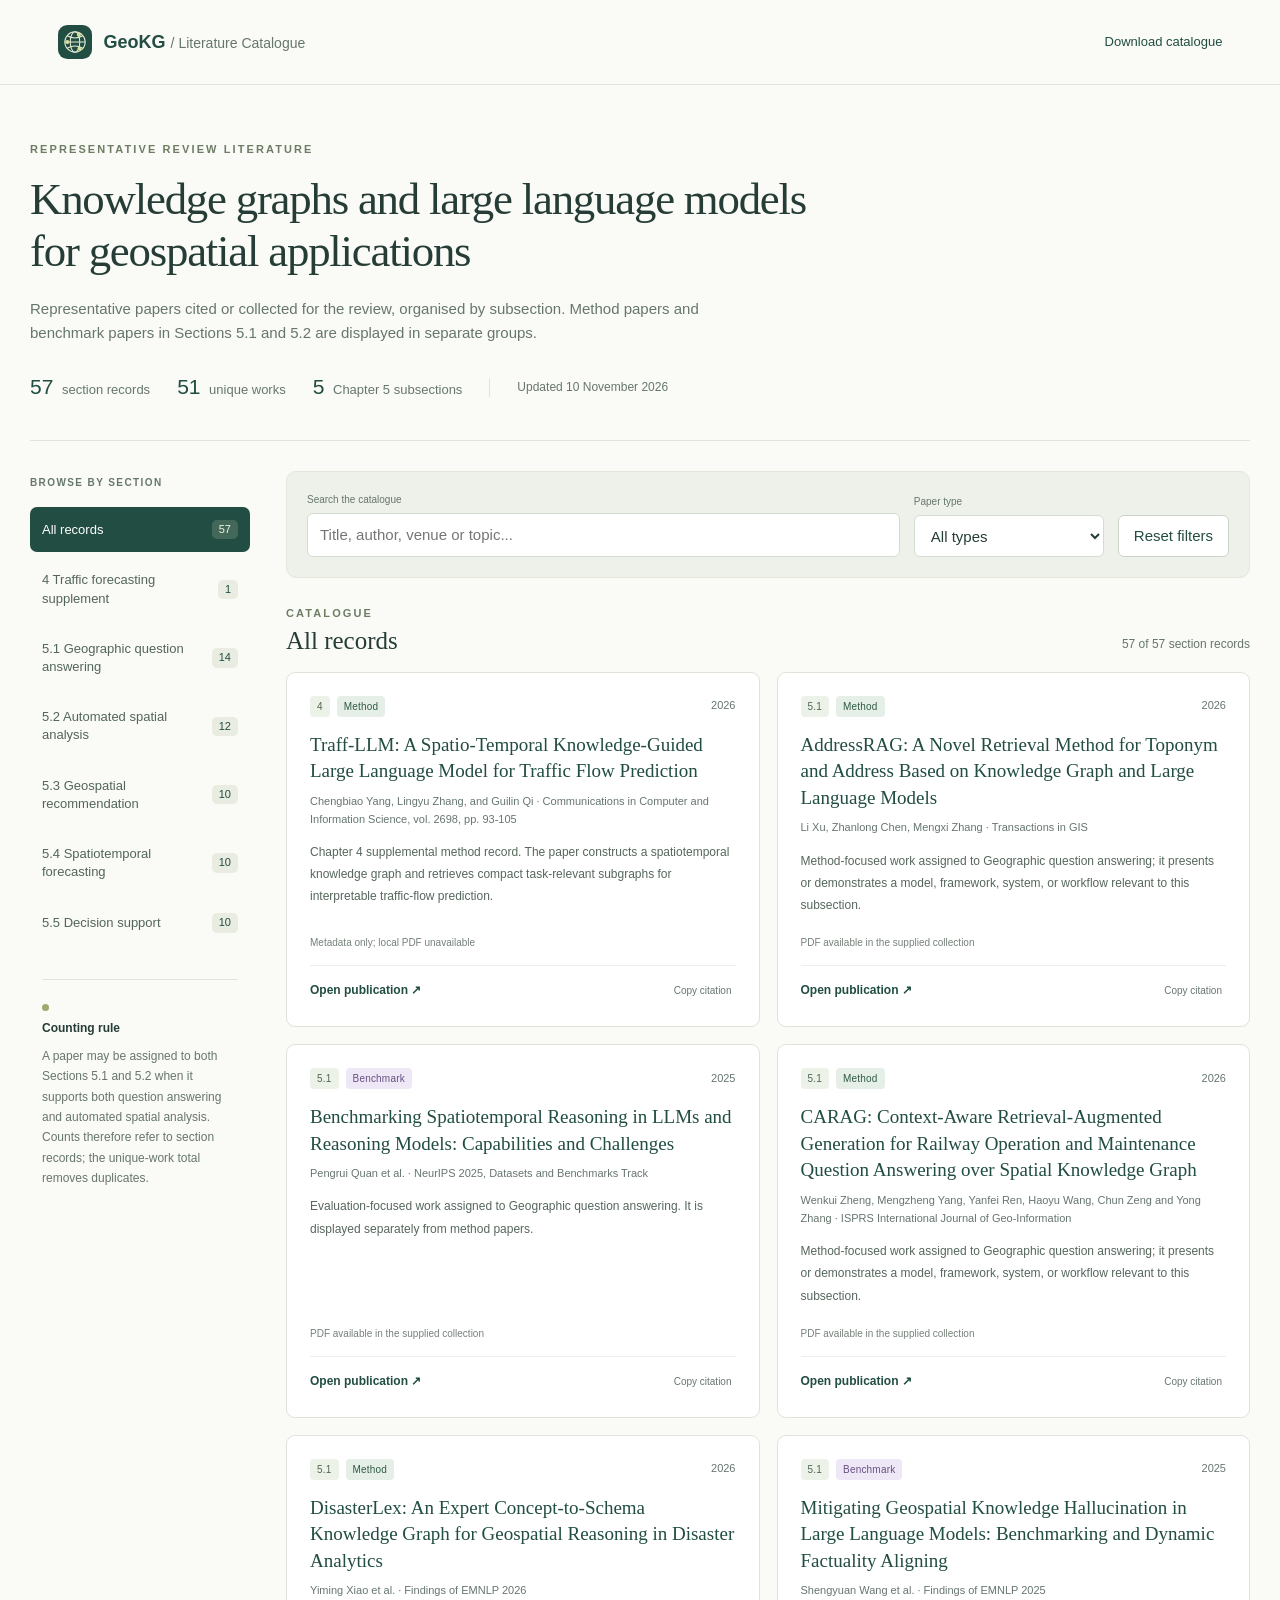
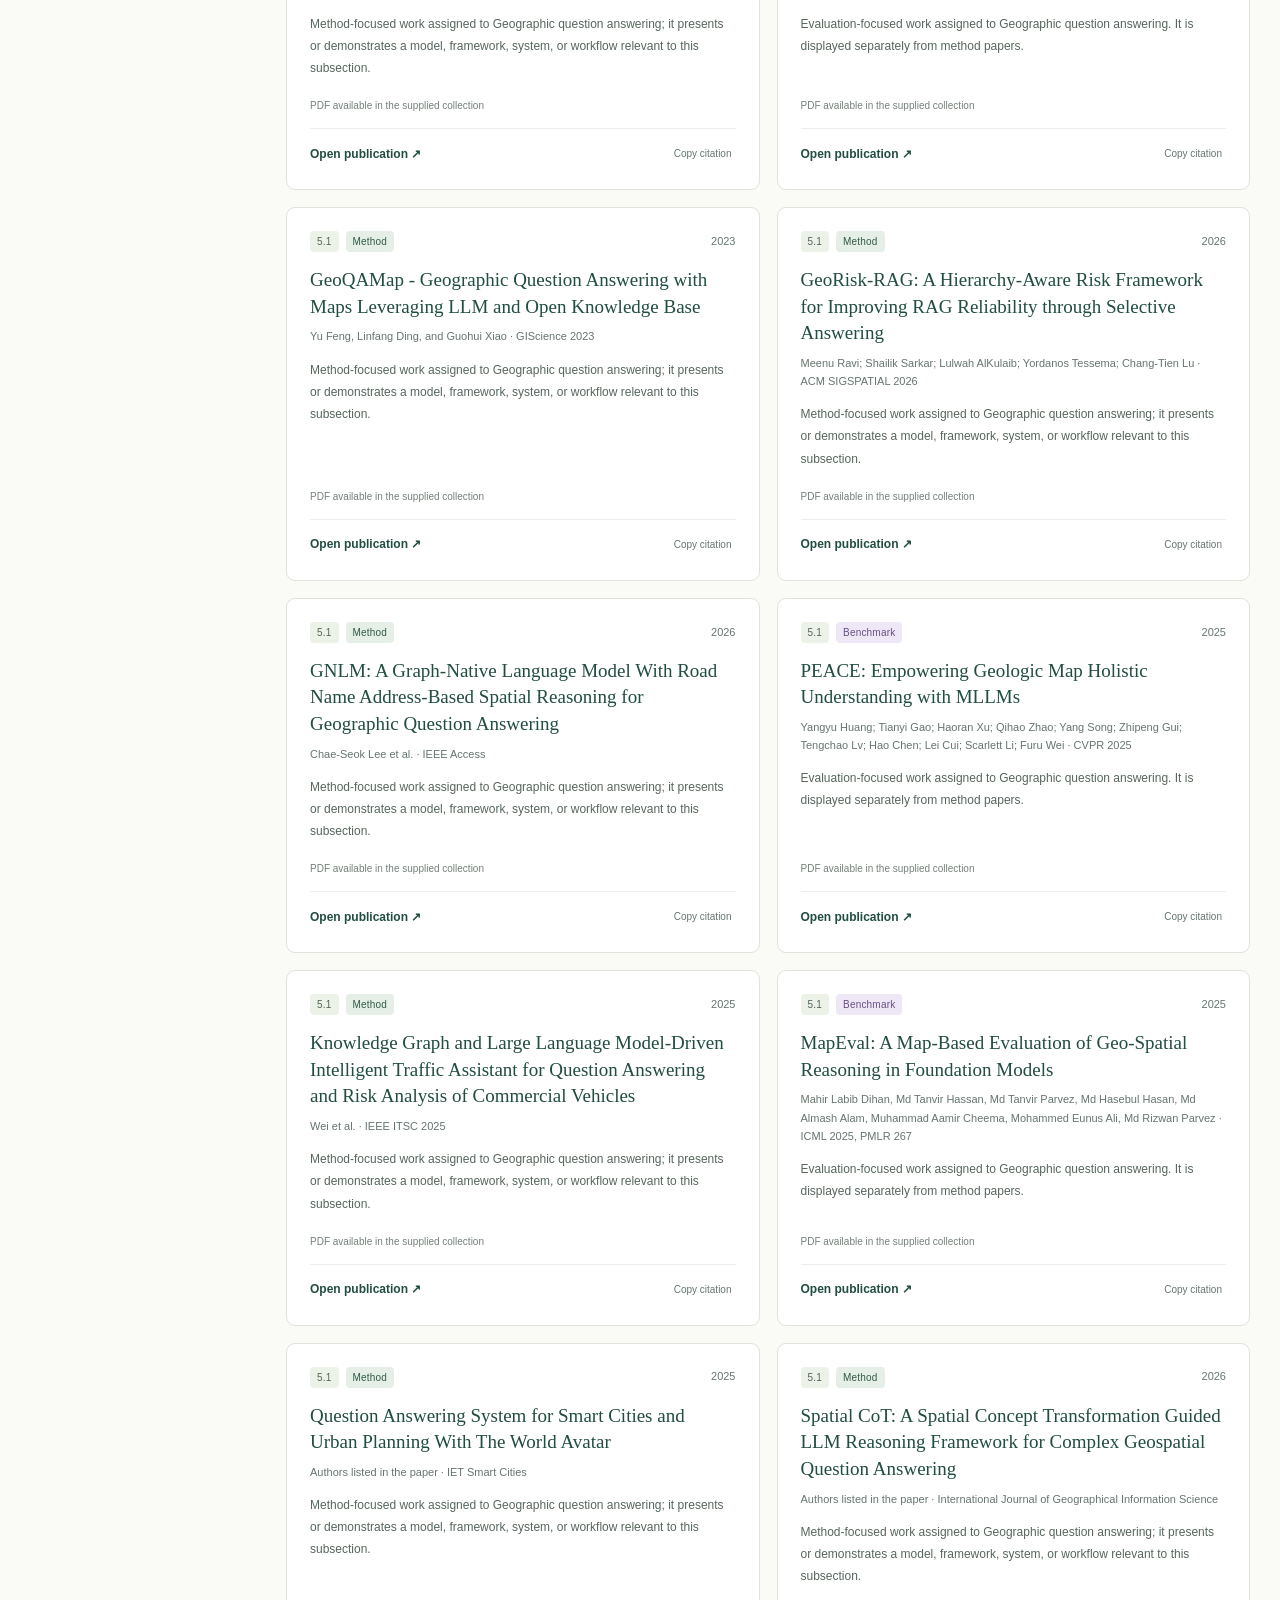
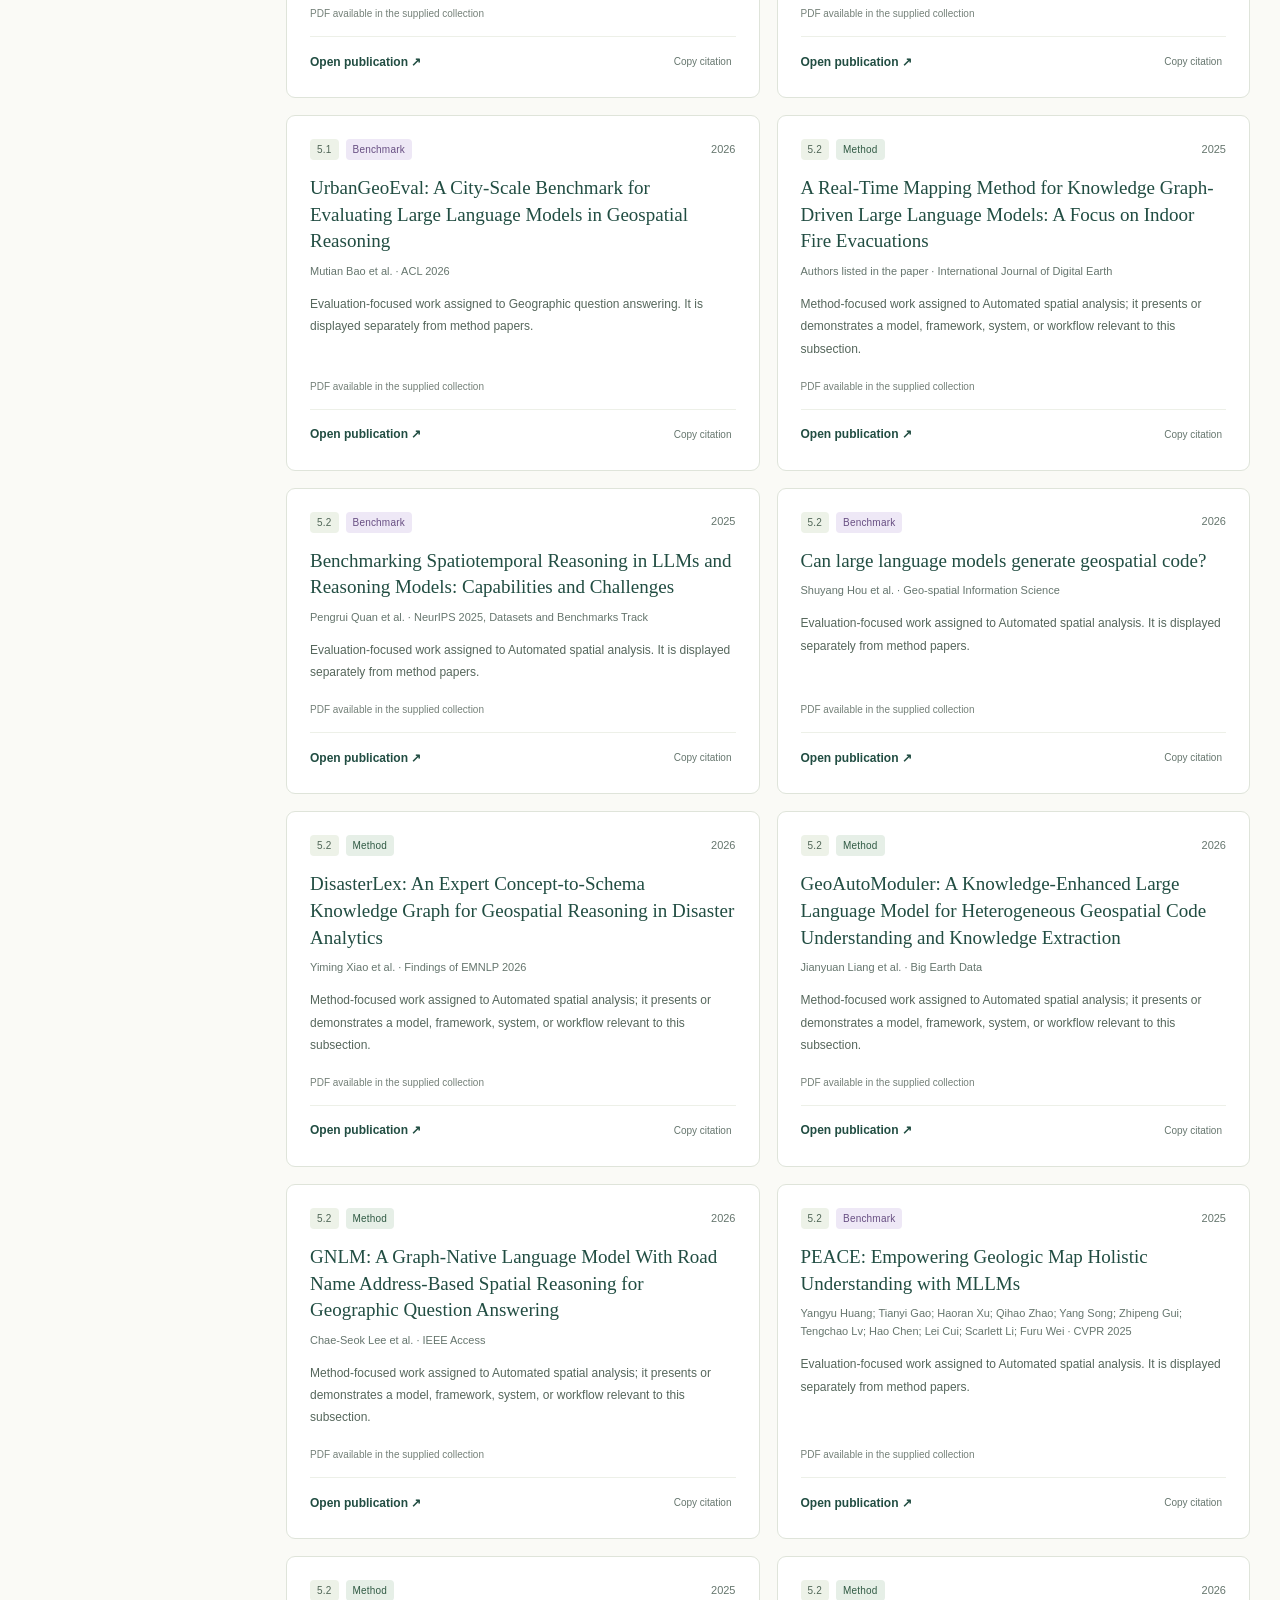
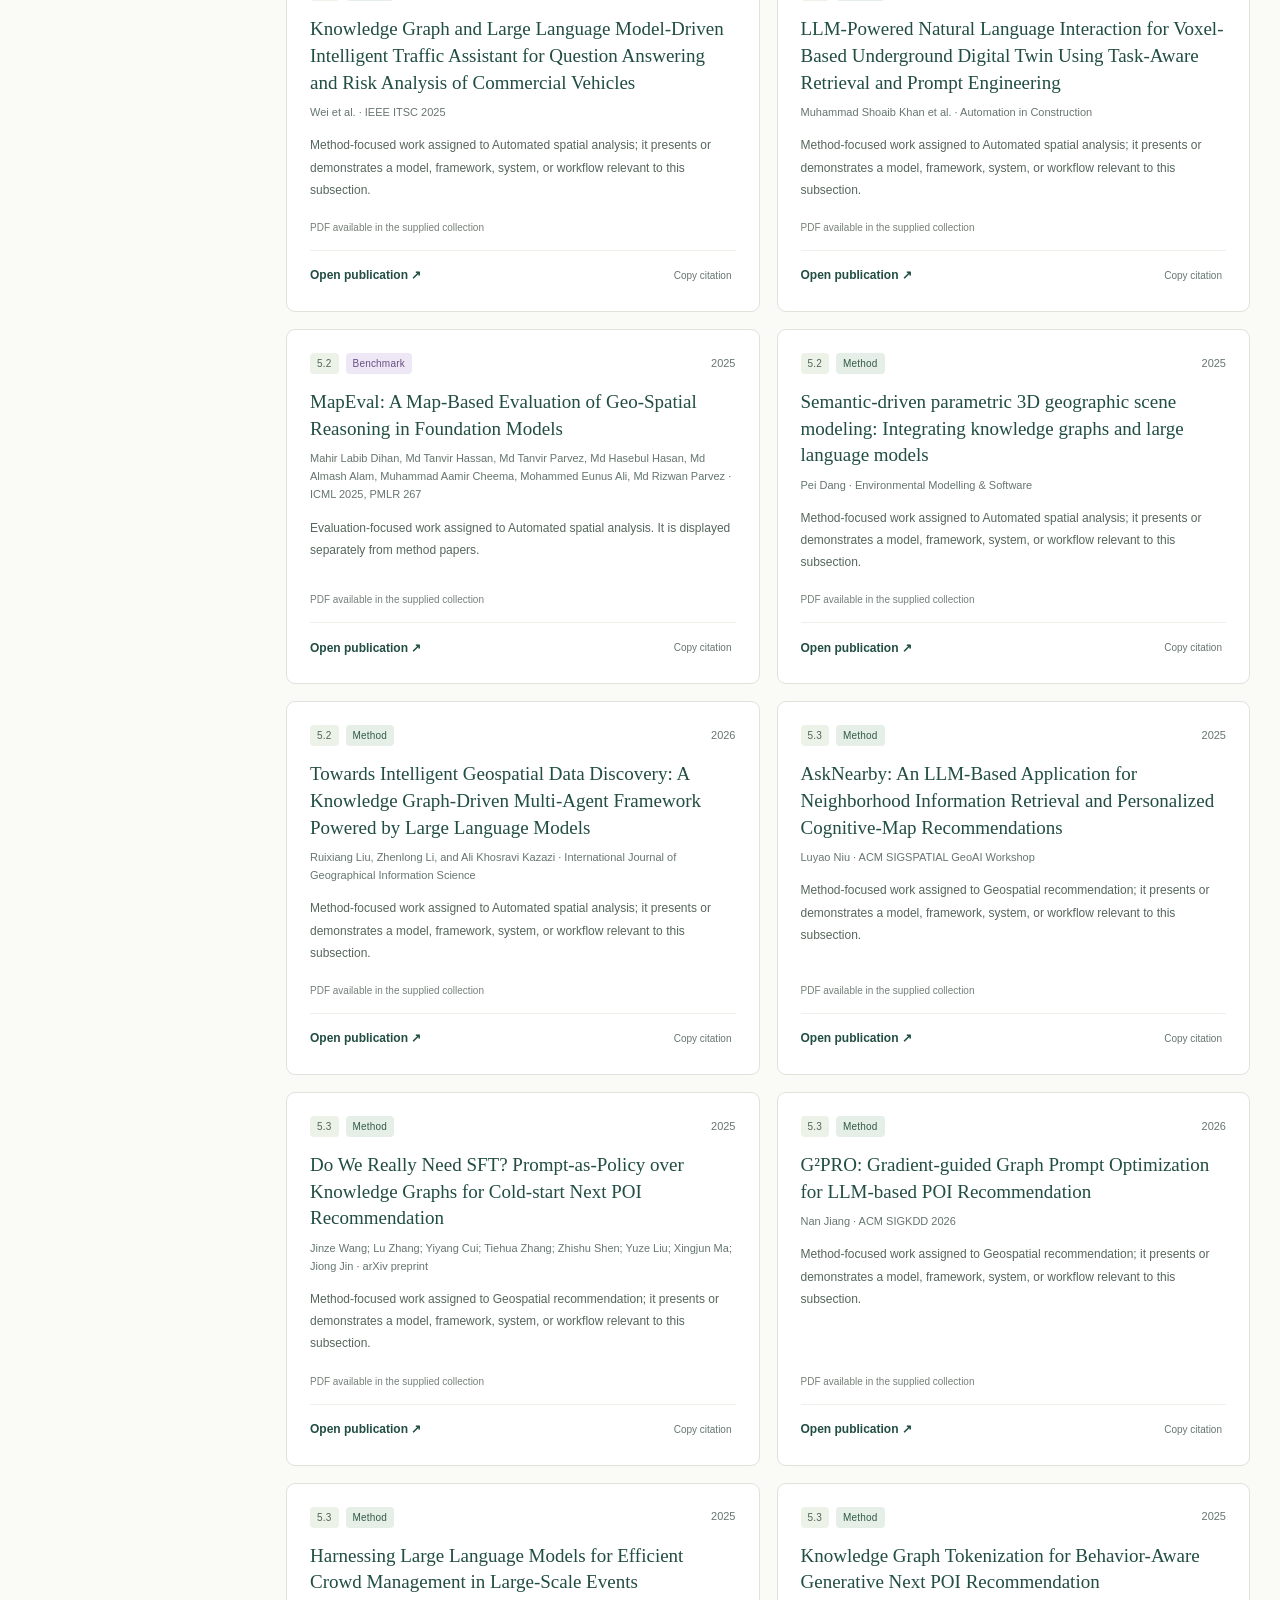
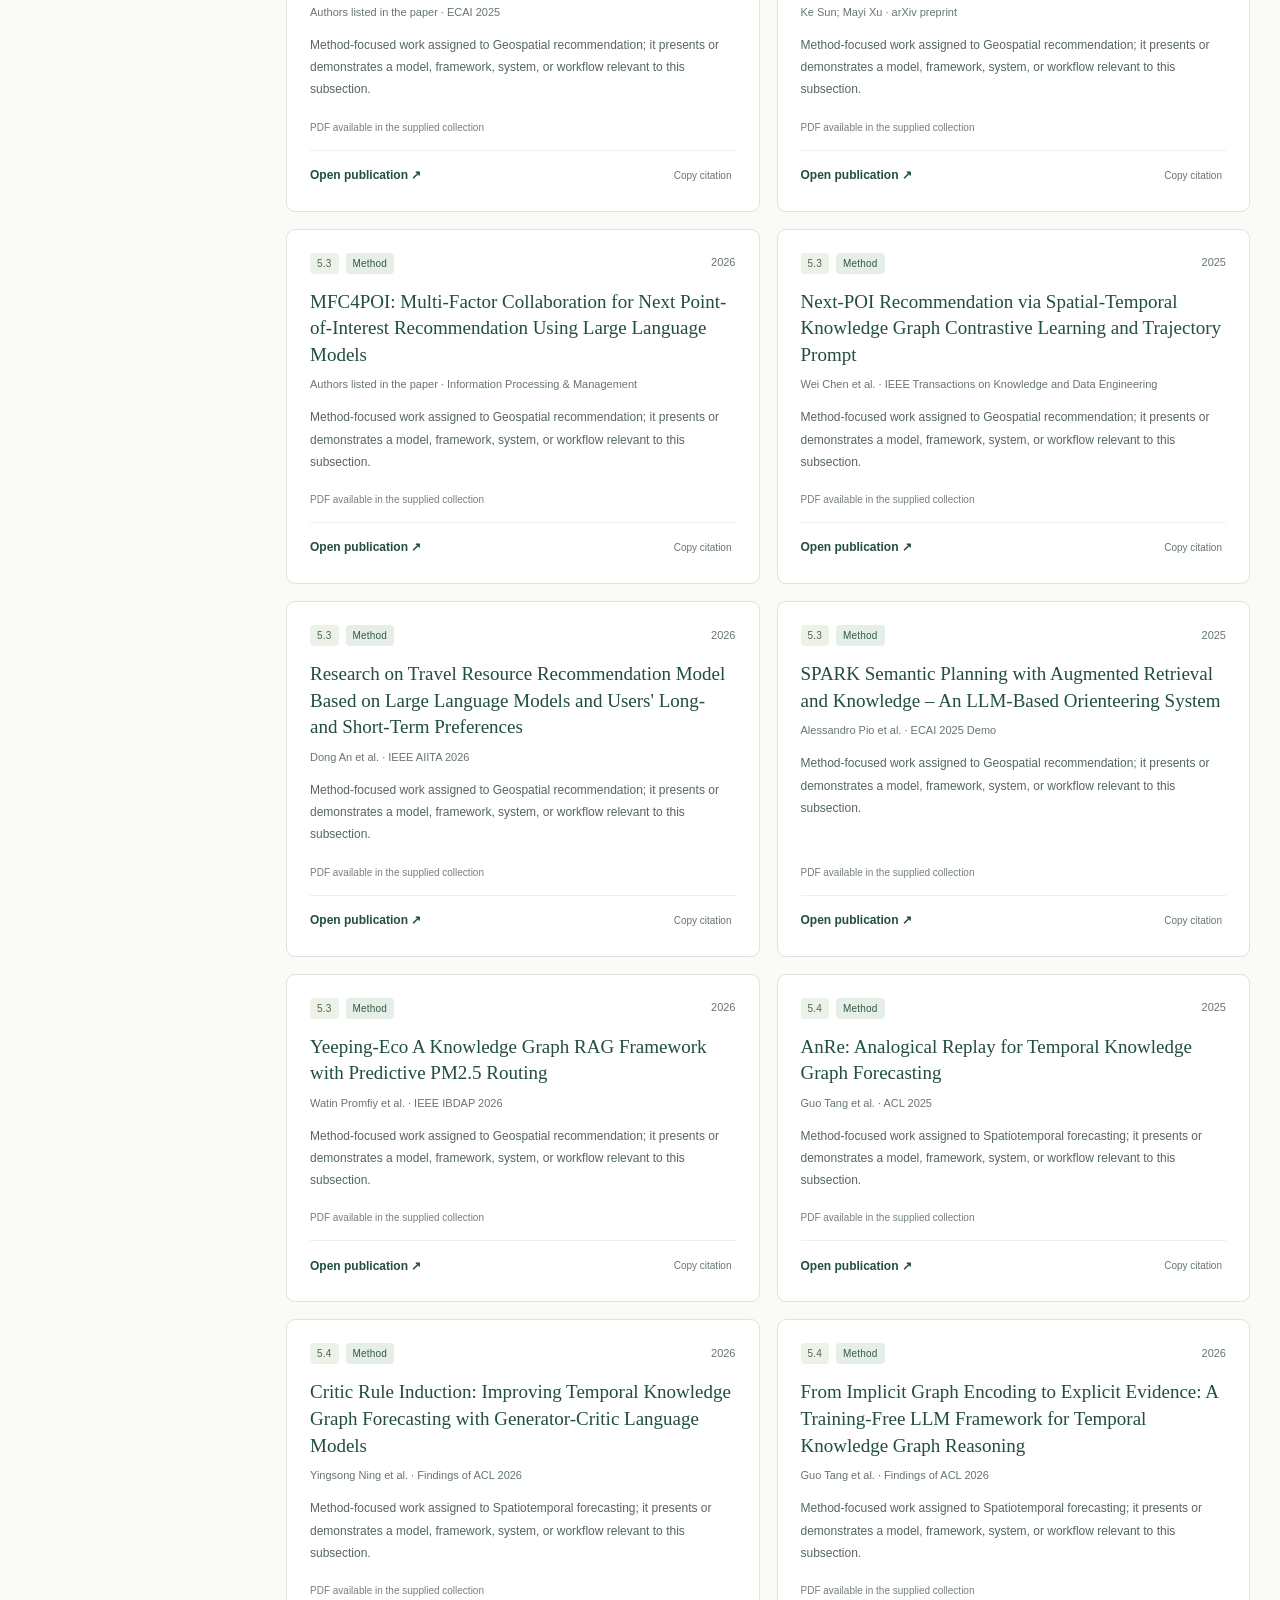
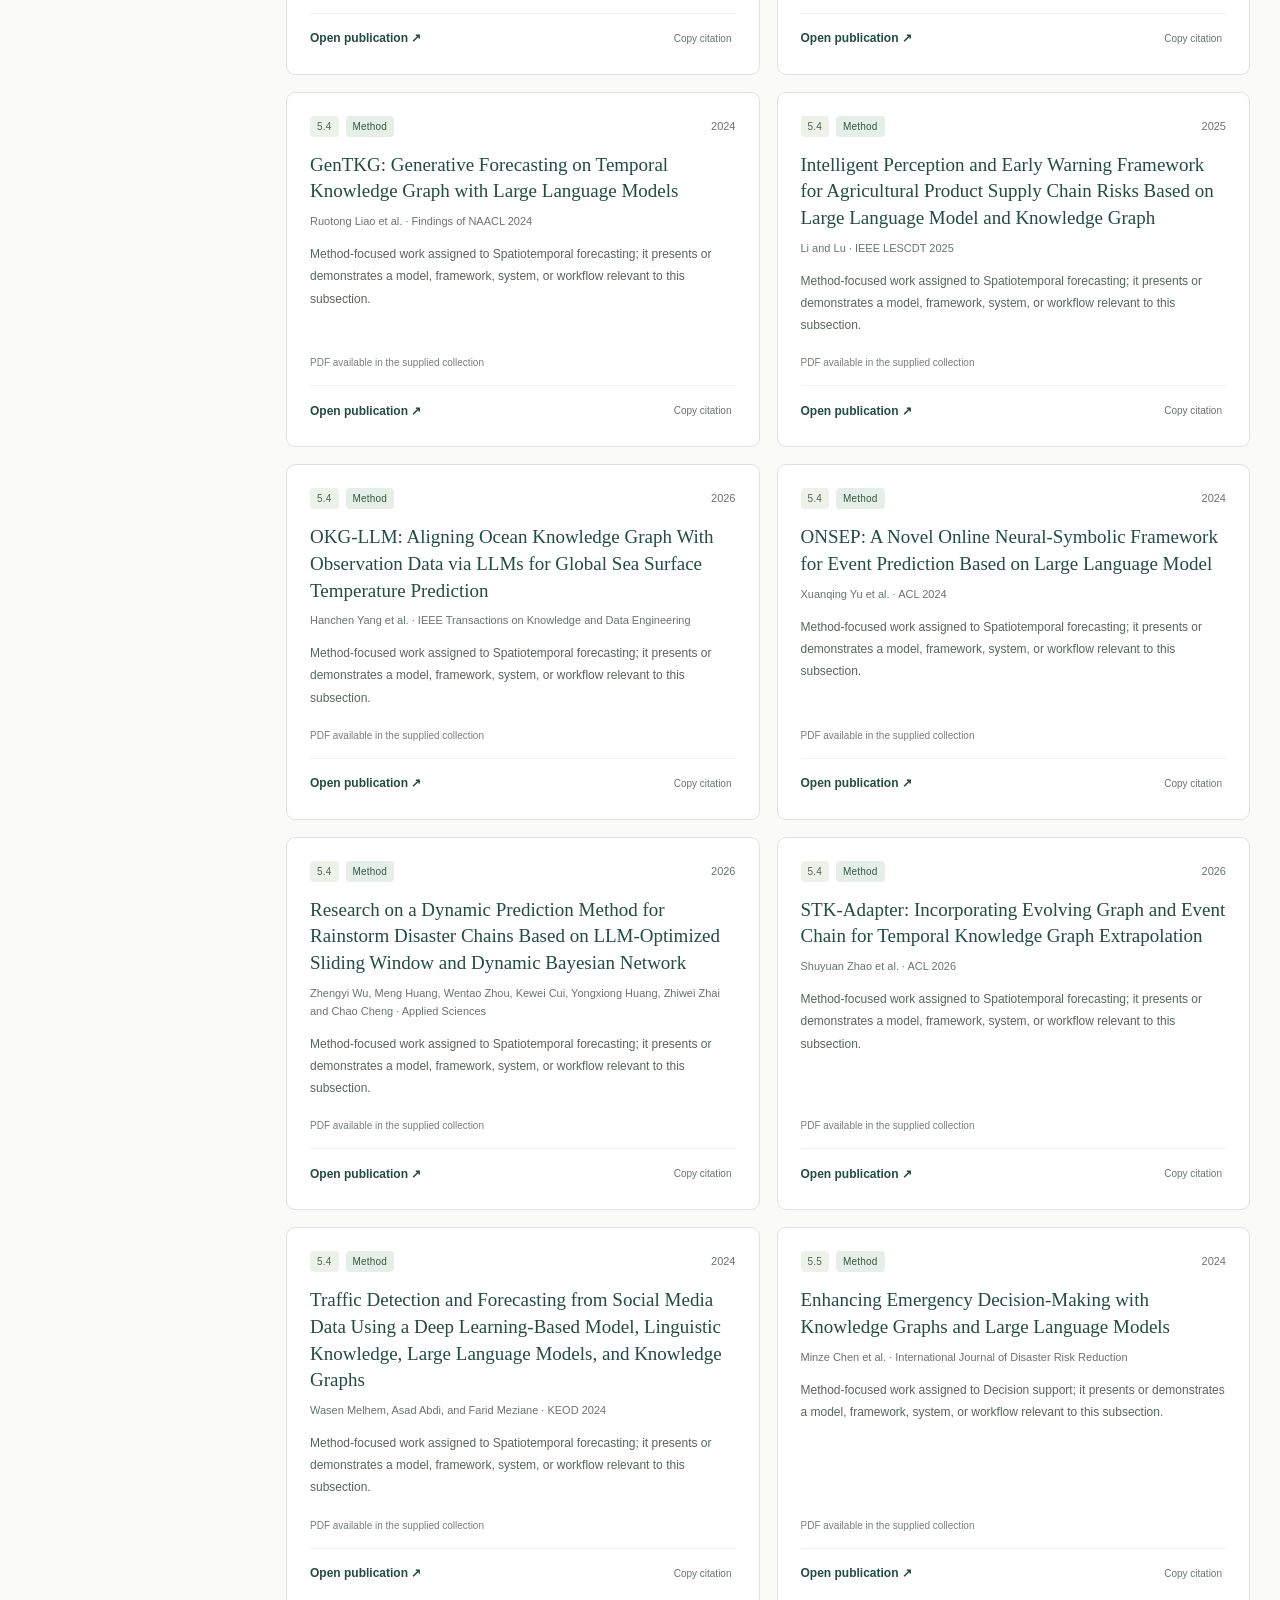
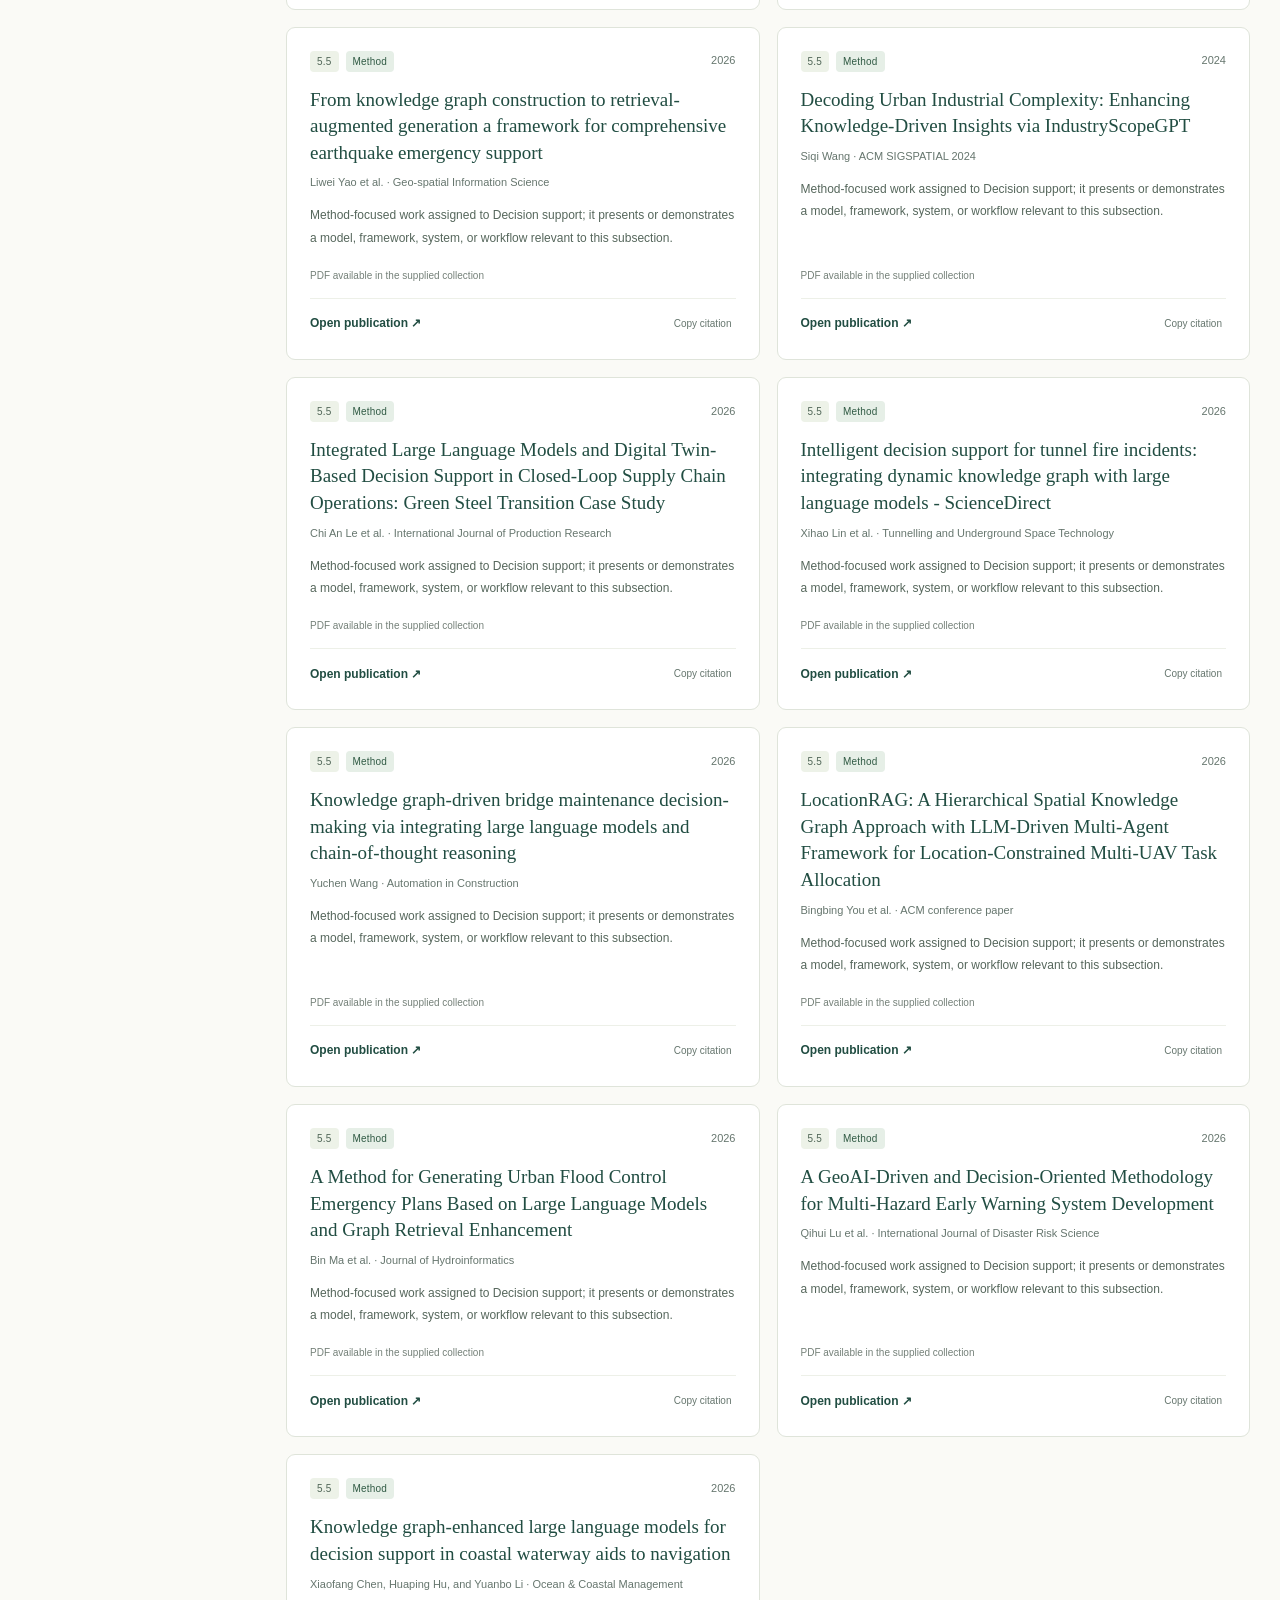
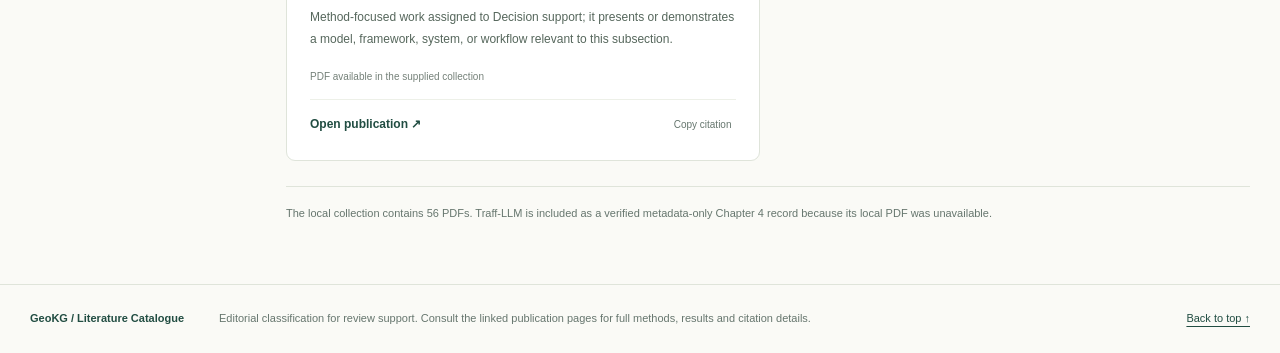
==== commit a60407f1: "Add files via upload" ====
--- a/index.html
+++ b/index.html
@@ -3,34 +3,45 @@
 <head>
   <meta charset="utf-8">
   <meta name="viewport" content="width=device-width,initial-scale=1">
-  <meta name="description" content="A bilingual supplementary collection of research on knowledge graphs, language models and geospatial applications.">
-  <title>GeoKG Literature Library</title>
+  <meta name="description" content="An English catalogue of representative literature for Chapters 4 and 5 of a review on geographic knowledge graphs and large language models.">
+  <title>GeoKG and LLM Literature Catalogue</title>
   <link rel="icon" href="favicon.svg" type="image/svg+xml">
   <link rel="stylesheet" href="styles.css">
+  <link rel="stylesheet" href="catalogue.css">
   <script src="data.js" defer></script>
-  <script src="core.js" defer></script>
   <script src="app.js" defer></script>
 </head>
 <body>
-  <a class="skip" href="#results" data-i18n="skip">Skip to papers</a>
-  <header class="topbar"><a class="brand" href="./"><img src="favicon.svg" alt="" width="34" height="34"><span>GeoKG <span class="brand-light">/ Research Library</span></span></a><div class="top-actions"><a href="data.json" download data-i18n="download">Download catalogue</a><button id="language" type="button" lang="zh-CN">中文</button></div></header>
+  <a class="skip" href="#results">Skip to papers</a>
+  <header class="topbar">
+    <a class="brand" href="./"><img src="favicon.svg" alt="" width="34" height="34"><span>GeoKG <span class="brand-light">/ Literature Catalogue</span></span></a>
+    <div class="top-actions"><a href="catalogue.csv" download>Download catalogue</a></div>
+  </header>
   <main>
-    <section class="intro" aria-labelledby="page-title"><p class="eyebrow" data-i18n="eyebrow">SUPPLEMENTARY LITERATURE COLLECTION</p><h1 id="page-title" data-i18n="title">Knowledge graphs &amp; language models<br>for geospatial applications</h1><p class="lead" data-i18n="lead">Explore application studies, evaluation benchmarks and supporting methods across five research areas.</p><div class="collection-meta"><span><b>23</b> <span data-i18n="papers">papers</span></span><span><b>5</b> <span data-i18n="areas">research areas</span></span><span class="updated" data-i18n="updated">Collection prepared · 7 November 2026</span></div></section>
+    <section class="intro" aria-labelledby="page-title">
+      <p class="eyebrow">REPRESENTATIVE REVIEW LITERATURE</p>
+      <h1 id="page-title">Knowledge graphs and large language models<br>for geospatial applications</h1>
+      <p class="lead">Representative papers cited or collected for the review, organised by subsection. Method papers and benchmark papers in Sections 5.1 and 5.2 are displayed in separate groups.</p>
+      <div class="collection-meta"><span><b>57</b> section records</span><span><b>51</b> unique works</span><span><b>5</b> Chapter 5 subsections</span><span class="updated">Updated 10 November 2026</span></div>
+    </section>
     <div class="workspace">
-      <aside><h2 class="aside-heading" data-i18n="browse">BROWSE BY APPLICATION</h2><nav id="sections" aria-label="Research areas"></nav><div class="scope-note"><span class="note-dot"></span><h3 data-i18n="scopeTitle">A collection with context</h3><p data-i18n="scope">Benchmarks, graph-construction methods and related PLM studies are explicitly distinguished from LLM applications.</p></div></aside>
+      <aside>
+        <h2 class="aside-heading">BROWSE BY SECTION</h2>
+        <nav id="sections" aria-label="Review sections"></nav>
+        <div class="scope-note"><span class="note-dot"></span><h3>Counting rule</h3><p>A paper may be assigned to both Sections 5.1 and 5.2 when it supports both question answering and automated spatial analysis. Counts therefore refer to section records; the unique-work total removes duplicates.</p></div>
+      </aside>
       <section class="catalogue" aria-labelledby="list-title">
-        <form id="filters" class="filters" role="search">
-          <label class="search-label" for="search"><span data-i18n="searchLabel">Search the collection</span><div class="search-wrap"><svg viewBox="0 0 24 24" width="20" height="20" aria-hidden="true"><circle cx="10" cy="10" r="6.5" fill="none" stroke="currentColor" stroke-width="1.6"/><path d="m15 15 5 5" stroke="currentColor" stroke-width="1.6"/></svg><input type="search" id="search" placeholder="Title, author, topic or DOI…" autocomplete="off"></div></label>
-          <div class="filter-row"><label for="kind"><span data-i18n="typeLabel">Research type</span><select id="kind"></select></label><label for="quality"><span data-i18n="qualityLabel">Publication filter</span><select id="quality"></select></label><button id="reset" class="reset" type="button" data-i18n="reset">Reset filters</button></div>
+        <form class="filters" id="filters">
+          <label><span>Search the catalogue</span><input id="search" type="search" placeholder="Title, author, venue or topic..."></label>
+          <label><span>Paper type</span><select id="kind"><option value="all">All types</option><option value="method">Method</option><option value="benchmark">Benchmark</option></select></label>
+          <button type="button" id="reset">Reset filters</button>
         </form>
-        <div class="results-heading"><h2 id="list-title" data-i18n="allPapers">All papers</h2><span id="result-count" role="status" aria-live="polite"></span></div>
-        <div id="results" tabindex="-1"></div>
-        <p class="grade-note" data-i18n="gradeNote">Publication filters use 2025 CAS major-category divisions and CCF full/regular conference-paper classifications. Publication grade does not establish thematic relevance.</p>
+        <div class="list-heading"><div><p class="eyebrow">CATALOGUE</p><h2 id="list-title">All records</h2></div><p id="result-count" aria-live="polite"></p></div>
+        <div id="results"></div>
+        <p class="grade-note">The local collection contains 56 PDFs. Traff-LLM is included as a verified metadata-only Chapter 4 record because its local PDF was unavailable.</p>
       </section>
     </div>
   </main>
-  <footer><span>GeoKG / Research Library</span><p data-i18n="footer">A supplementary reading collection. Summaries are editorial notes; consult the original papers for full methods and results.</p><a href="README.md" data-i18n="about">About this collection</a></footer>
-  <div id="toast" class="toast" role="status" aria-live="polite" hidden></div>
-  <noscript><p>This catalogue requires JavaScript. You can also <a href="catalogue.csv">download the CSV catalogue</a>.</p></noscript>
+  <footer><span>GeoKG / Literature Catalogue</span><p>Editorial classification for review support. Consult the linked publication pages for full methods, results and citation details.</p><a href="#page-title">Back to top ↑</a></footer>
 </body>
 </html>
--- a/catalogue.css
+++ b/catalogue.css
@@ -0,0 +1,15 @@
+.filters{display:grid;grid-template-columns:minmax(0,1fr) 190px auto;gap:14px;align-items:end}
+.filters label>span{display:block;font-size:10px;color:var(--muted);margin-bottom:5px}
+.filters input,.filters select{width:100%;min-height:42px;border:1px solid #d4dccd;background:#fff;border-radius:6px;padding:9px 12px;color:var(--ink)}
+#reset{min-height:42px;border:1px solid #cbd5c5;background:#fff;border-radius:6px;padding:8px 15px;color:var(--green)}
+.list-heading{display:flex;align-items:flex-end;justify-content:space-between;gap:20px;margin:27px 0 17px}
+.list-heading .eyebrow{margin-bottom:4px}.list-heading h2{font:400 25px Georgia,serif;margin:0}.list-heading>p{font-size:12px;color:var(--muted);margin:0}
+.chip.kind.method{background:#e6efe7;color:#315b45}.chip.kind.benchmark{background:#eee8f6;color:#684f83}
+.source-status{font-size:10px;color:#758179;margin:0 0 14px}
+.empty-state{grid-column:1/-1;border:1px dashed #b8c4b1;border-radius:9px;padding:45px 25px;text-align:center;color:var(--muted)}
+.paper-group{grid-column:1/-1;display:grid;grid-template-columns:repeat(2,minmax(0,1fr));gap:17px}
+.group-heading{grid-column:1/-1;display:flex;align-items:center;gap:12px;margin:8px 0 0;padding:13px 2px 7px;border-bottom:1px solid var(--line)}
+.group-heading h3{font:400 22px Georgia,serif;margin:0;color:var(--green)}
+.group-count{font-size:11px;background:#e8ece1;padding:2px 8px;border-radius:5px;color:var(--green)}
+@media(max-width:1000px){.paper-group{grid-template-columns:1fr}}
+@media(max-width:680px){.filters{grid-template-columns:1fr}.list-heading{align-items:flex-start;flex-direction:column;gap:6px}.paper-group{gap:13px}}
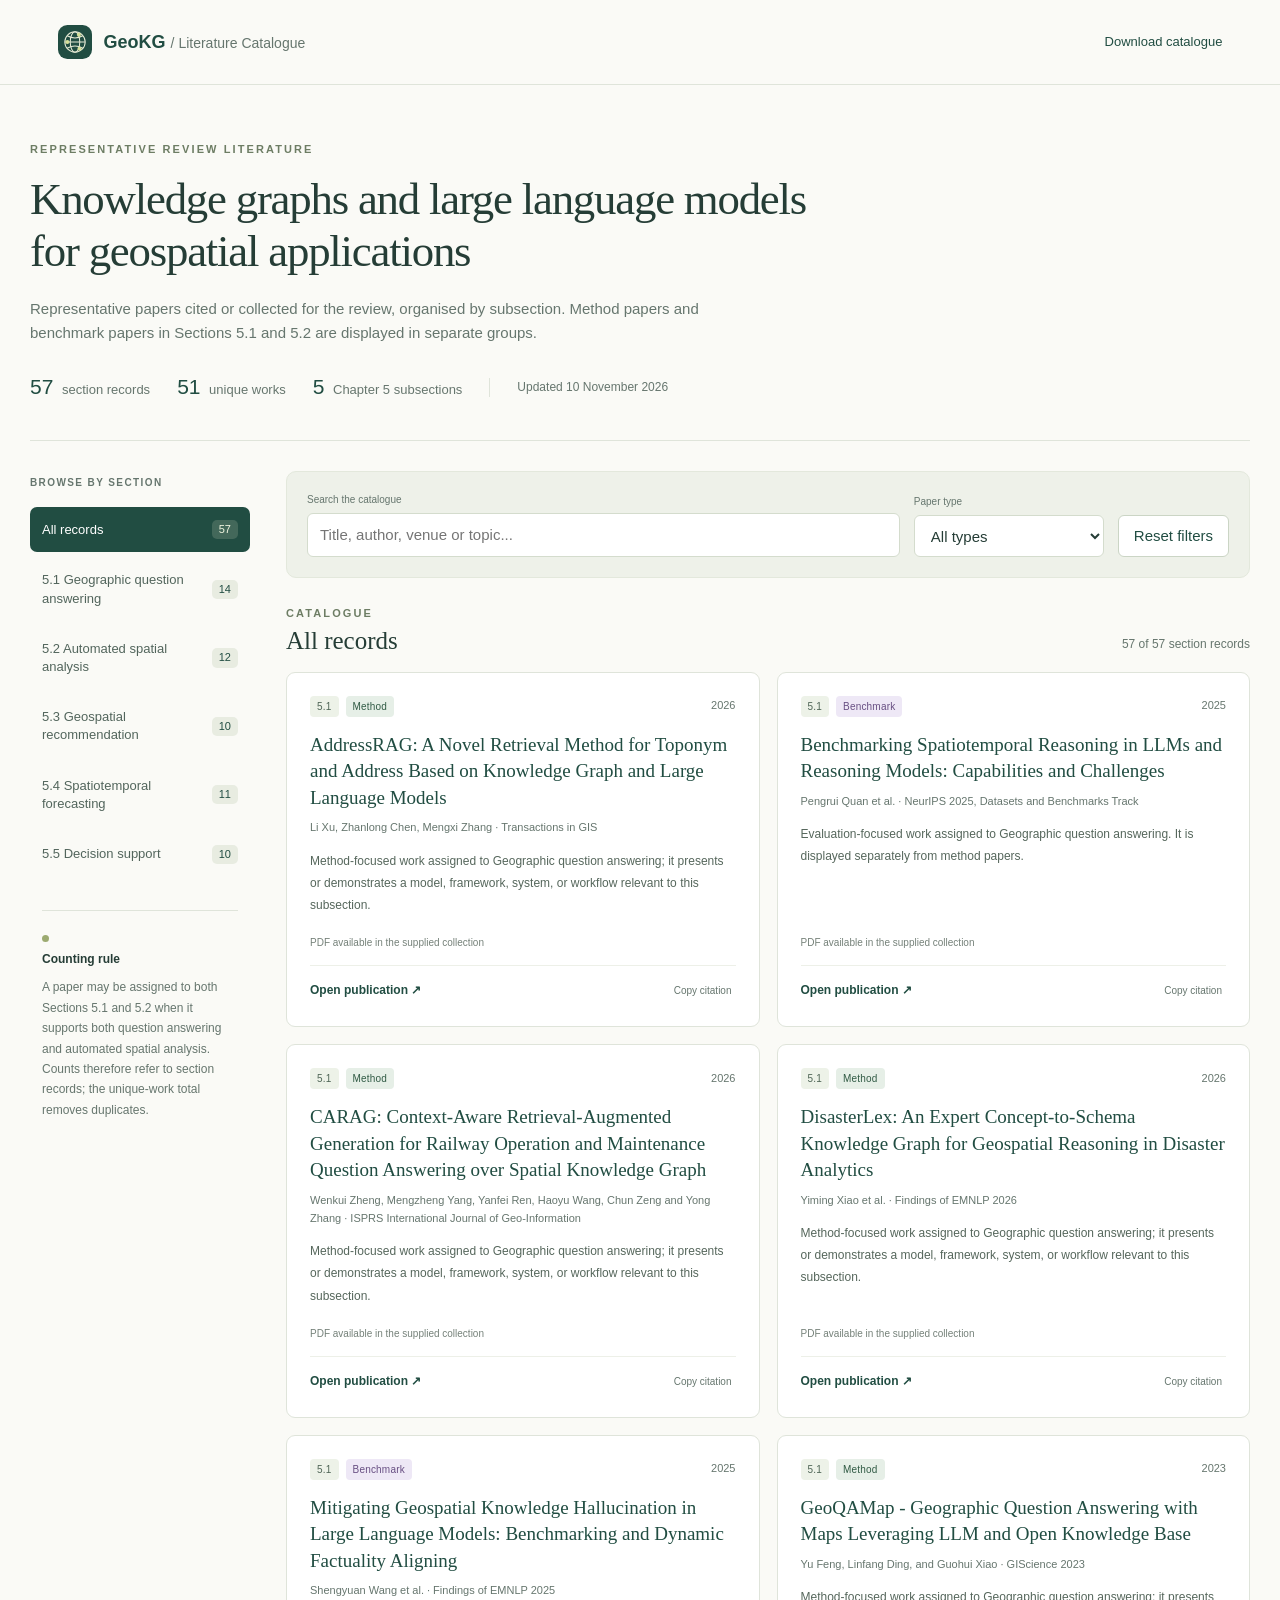
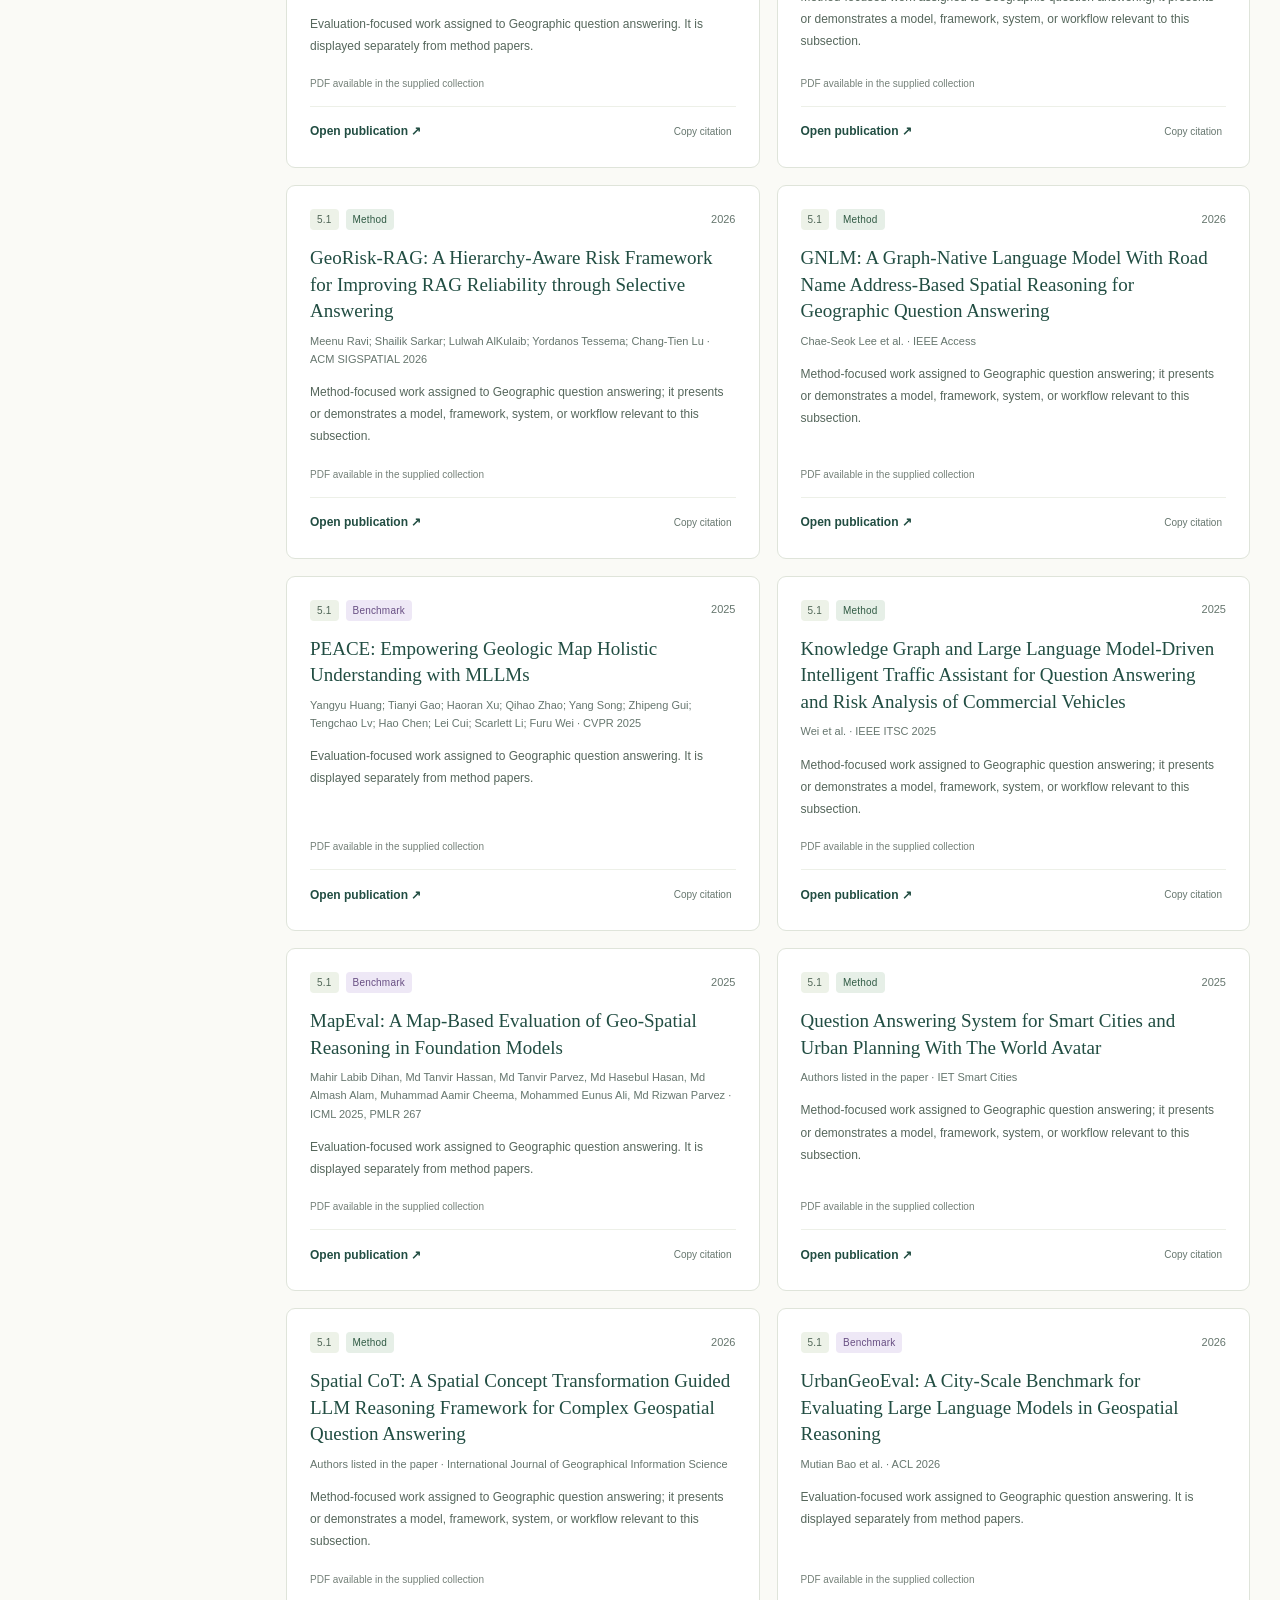
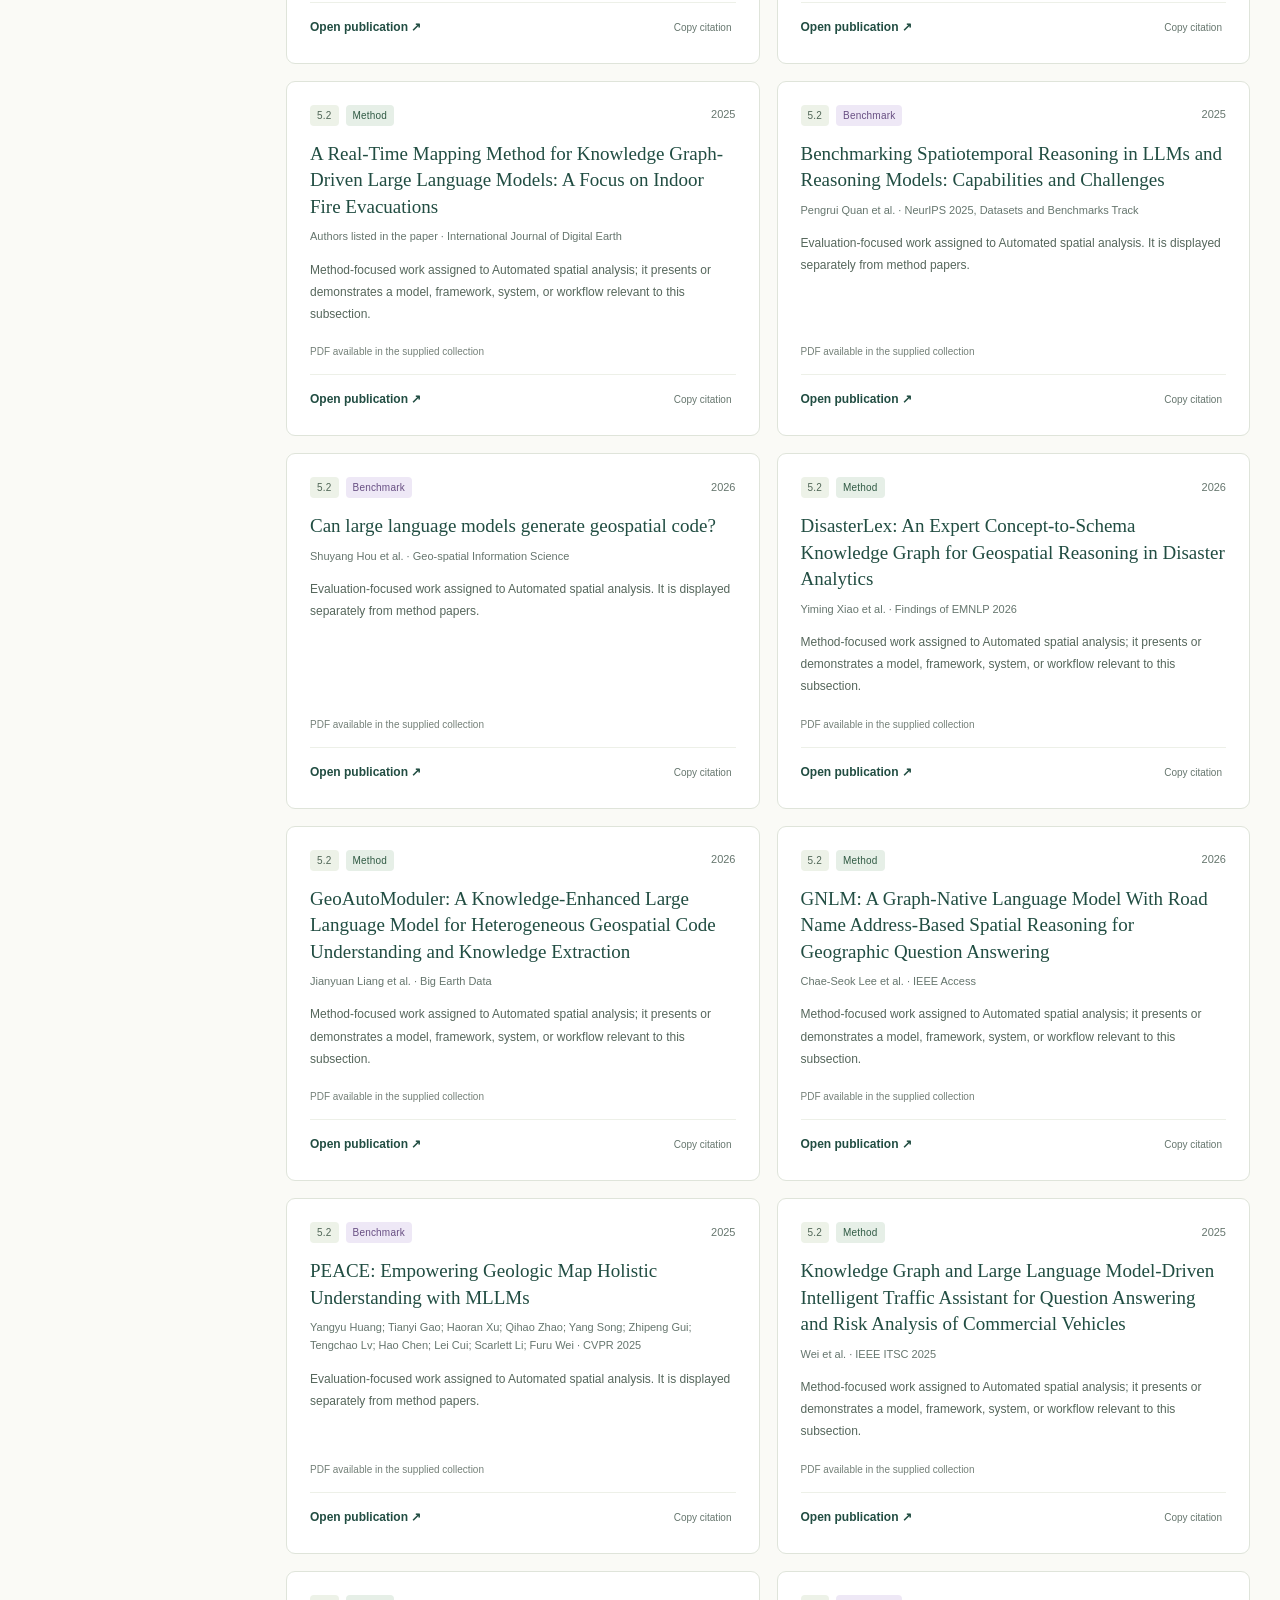
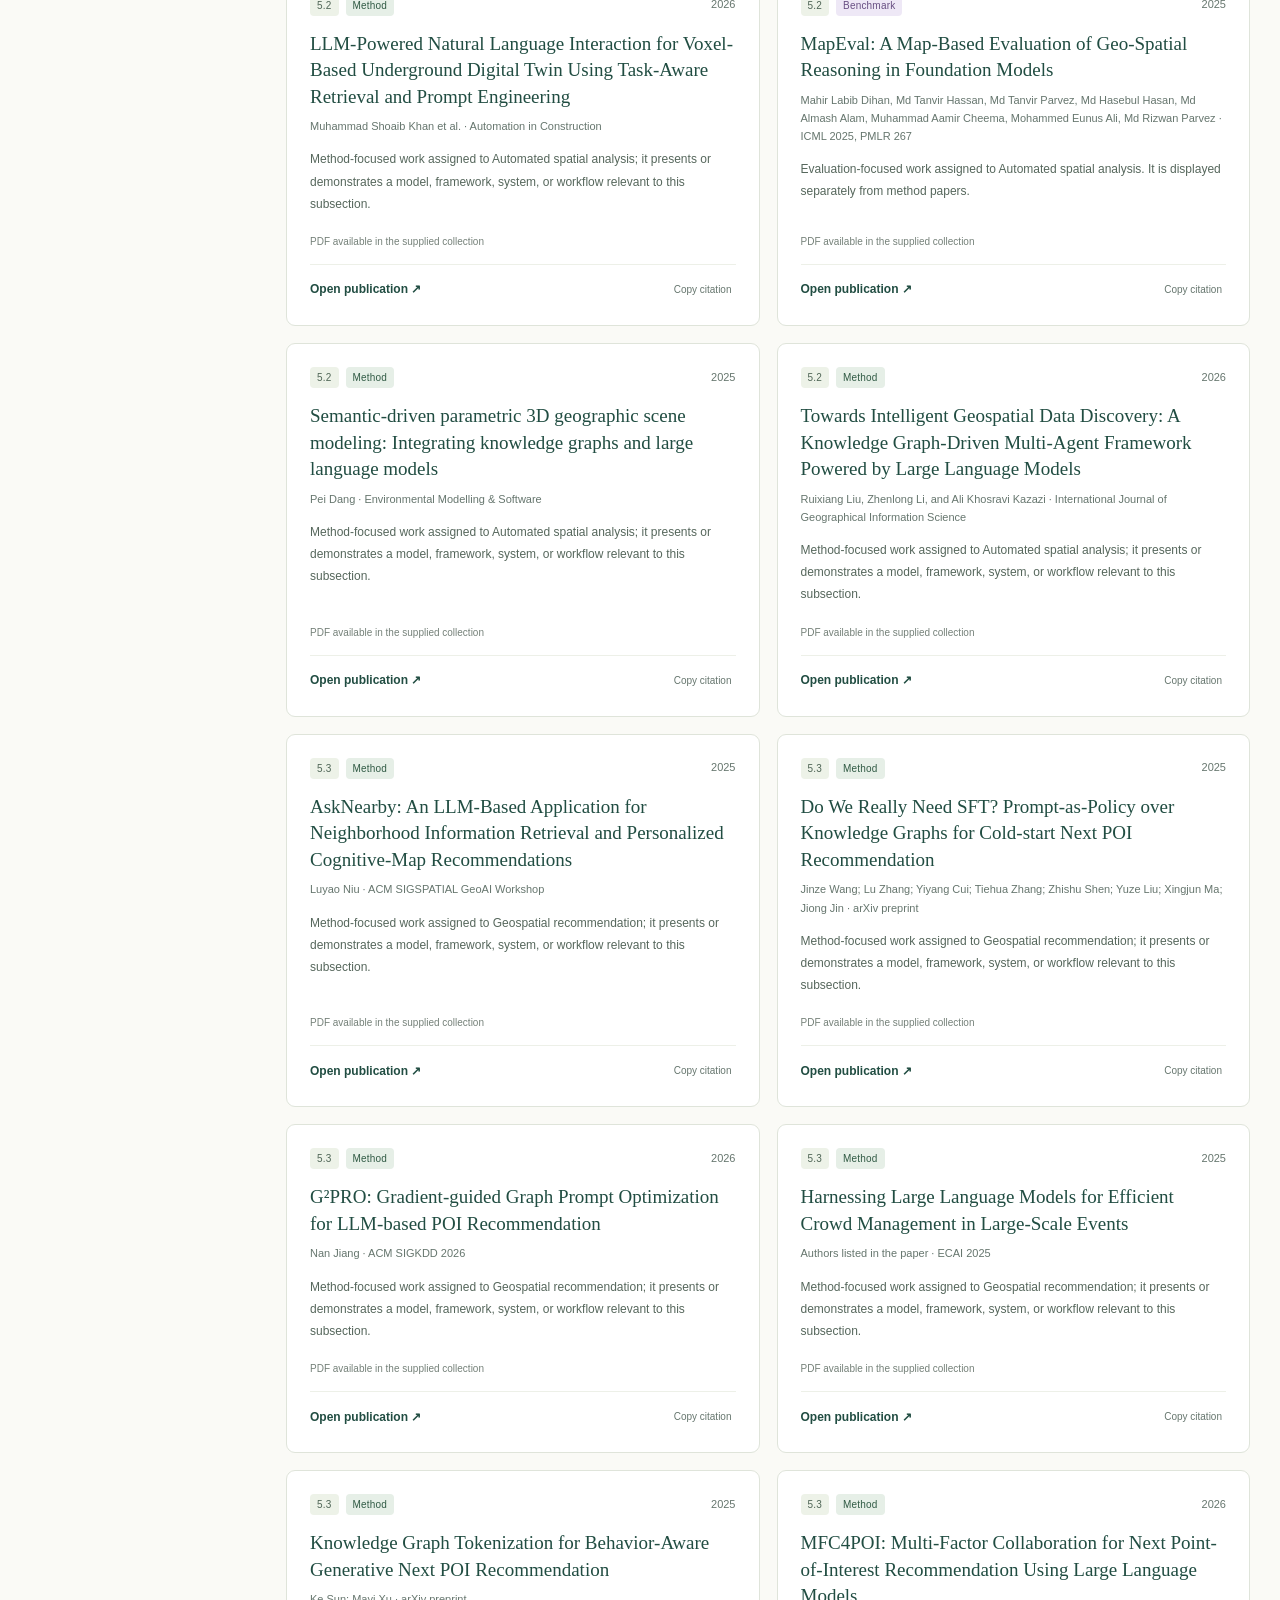
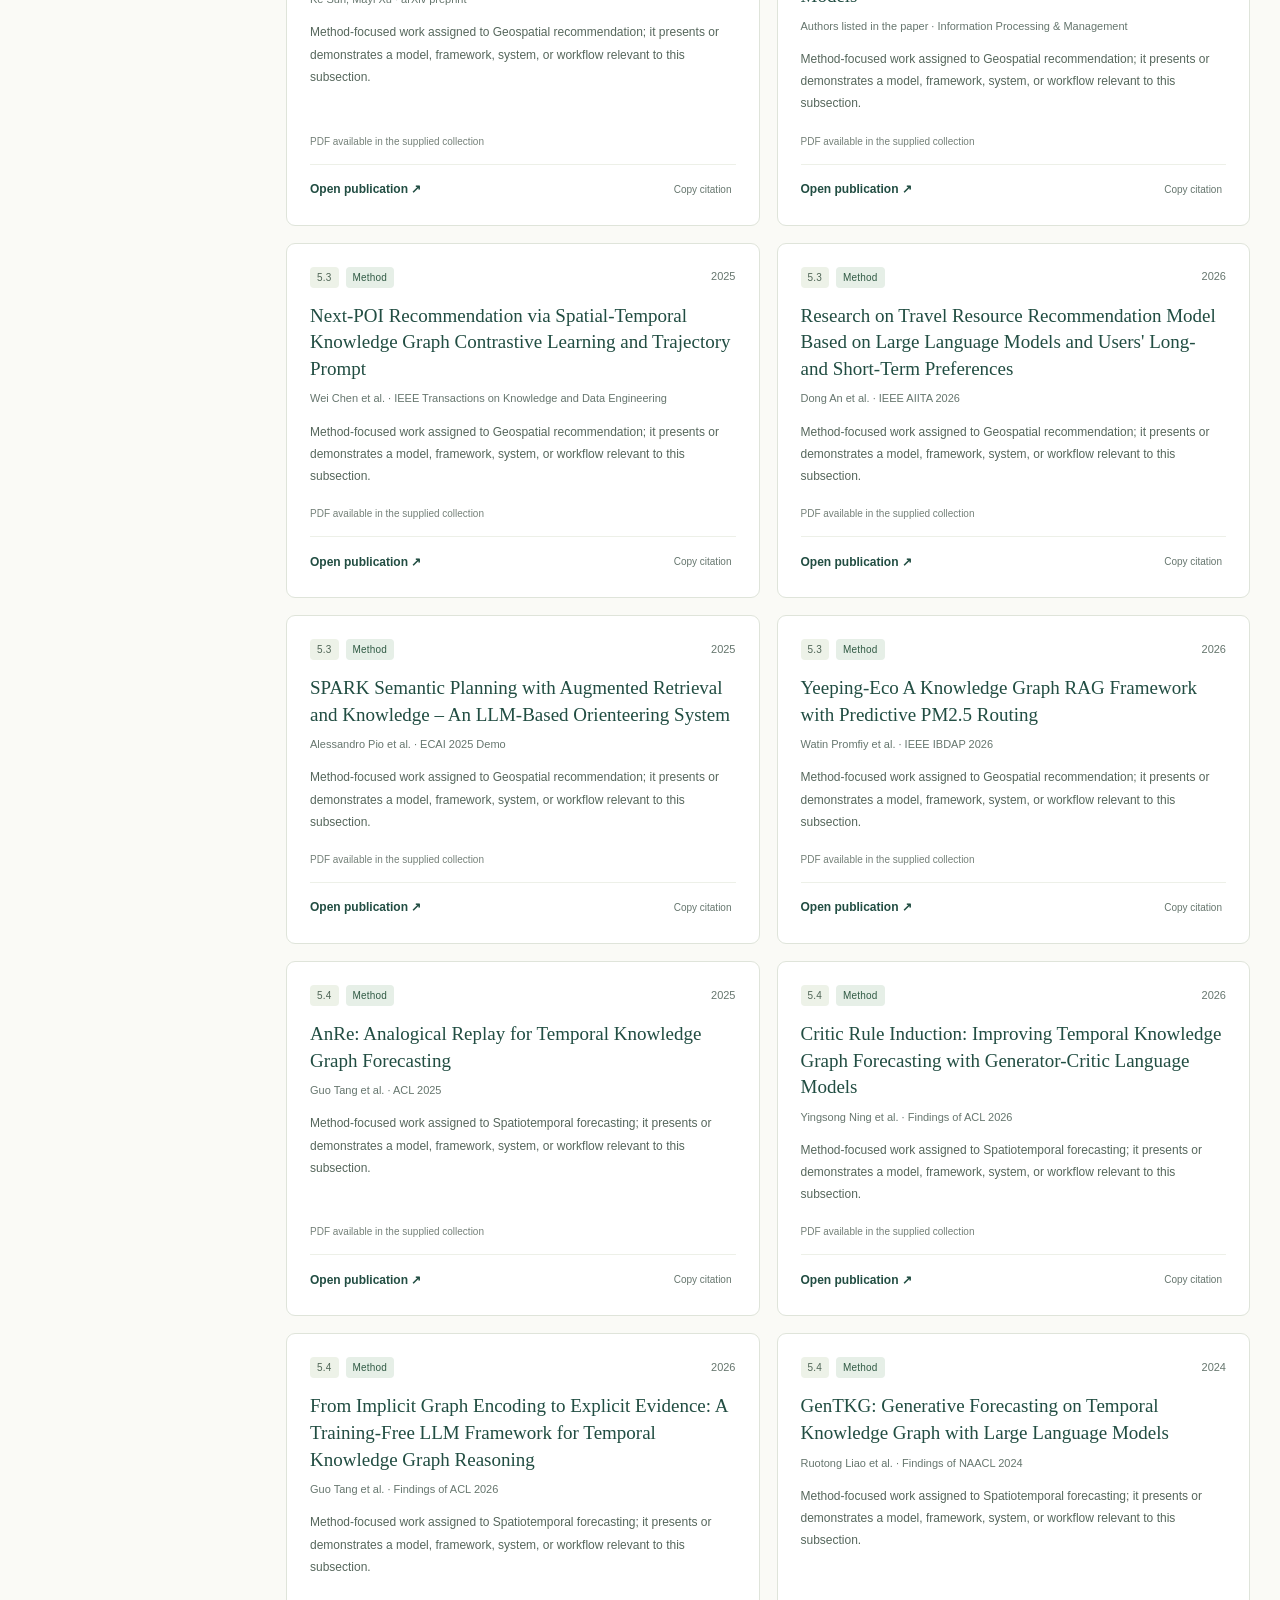
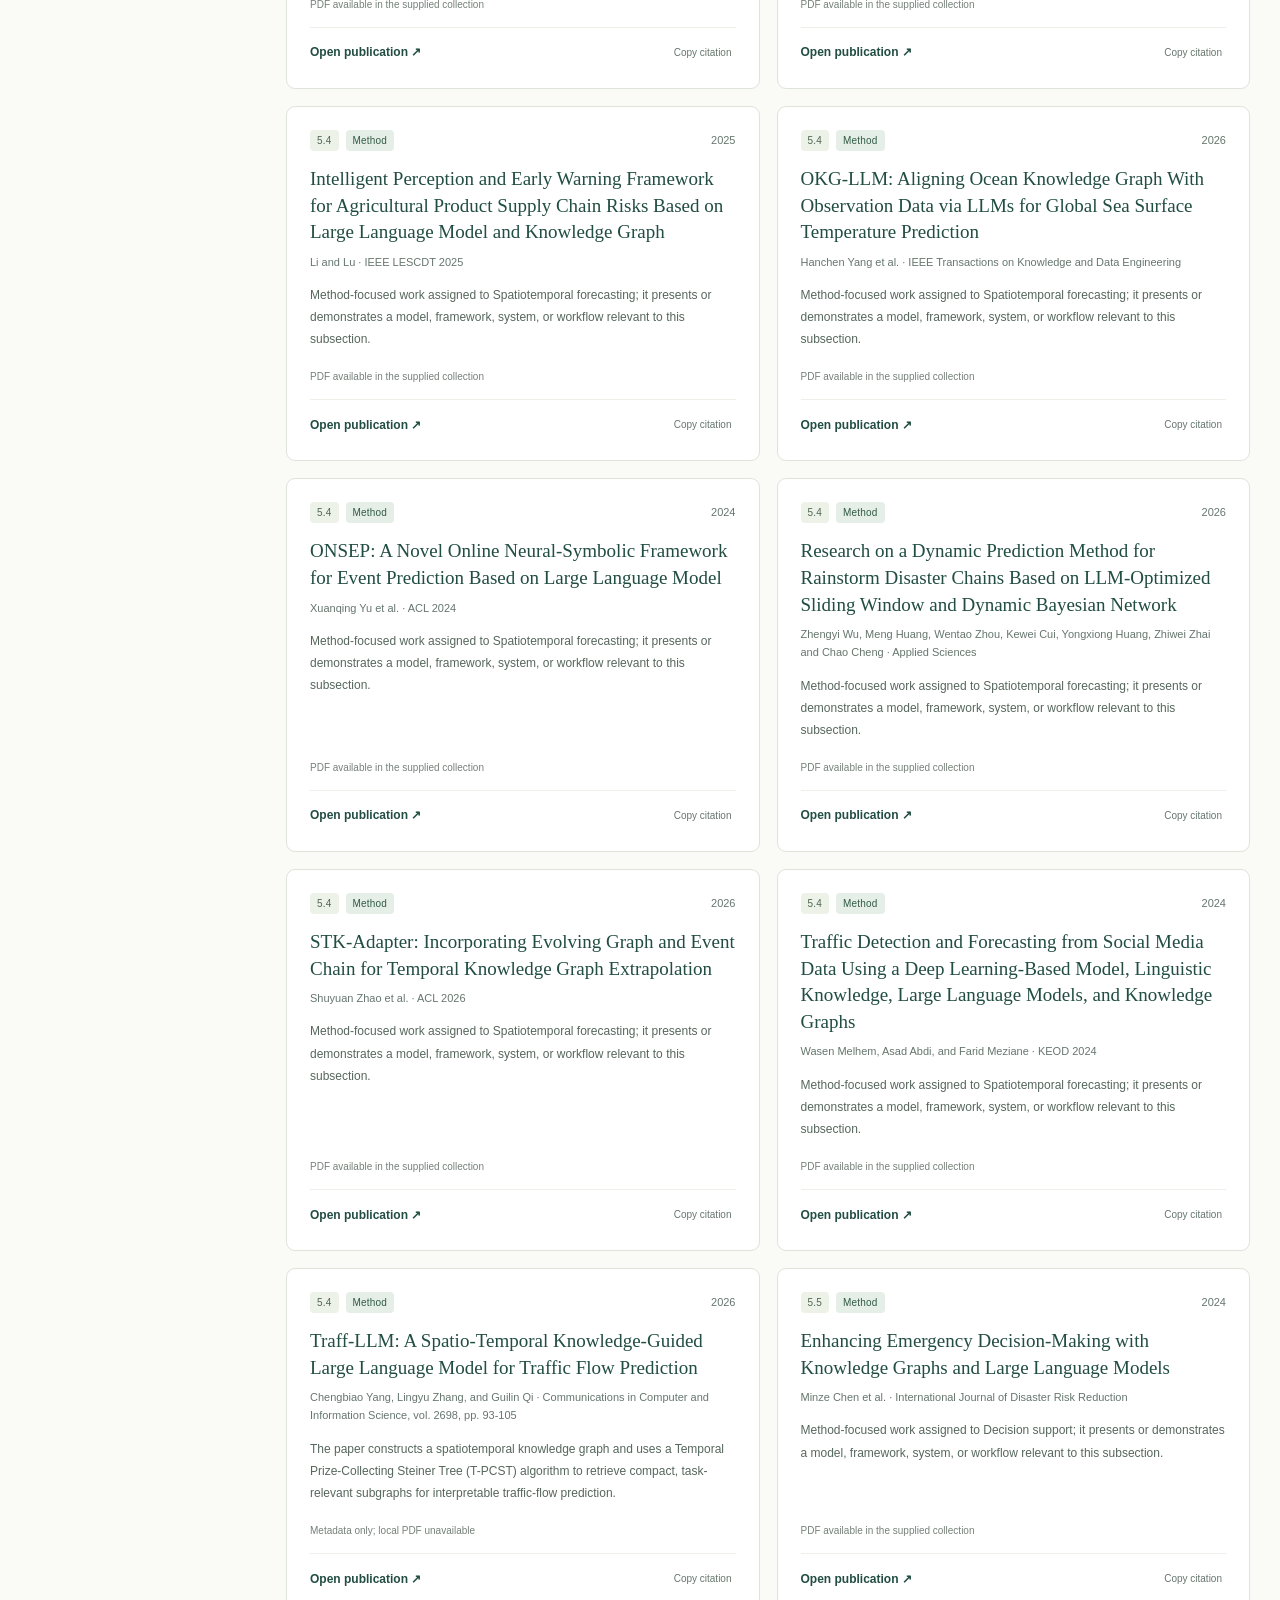
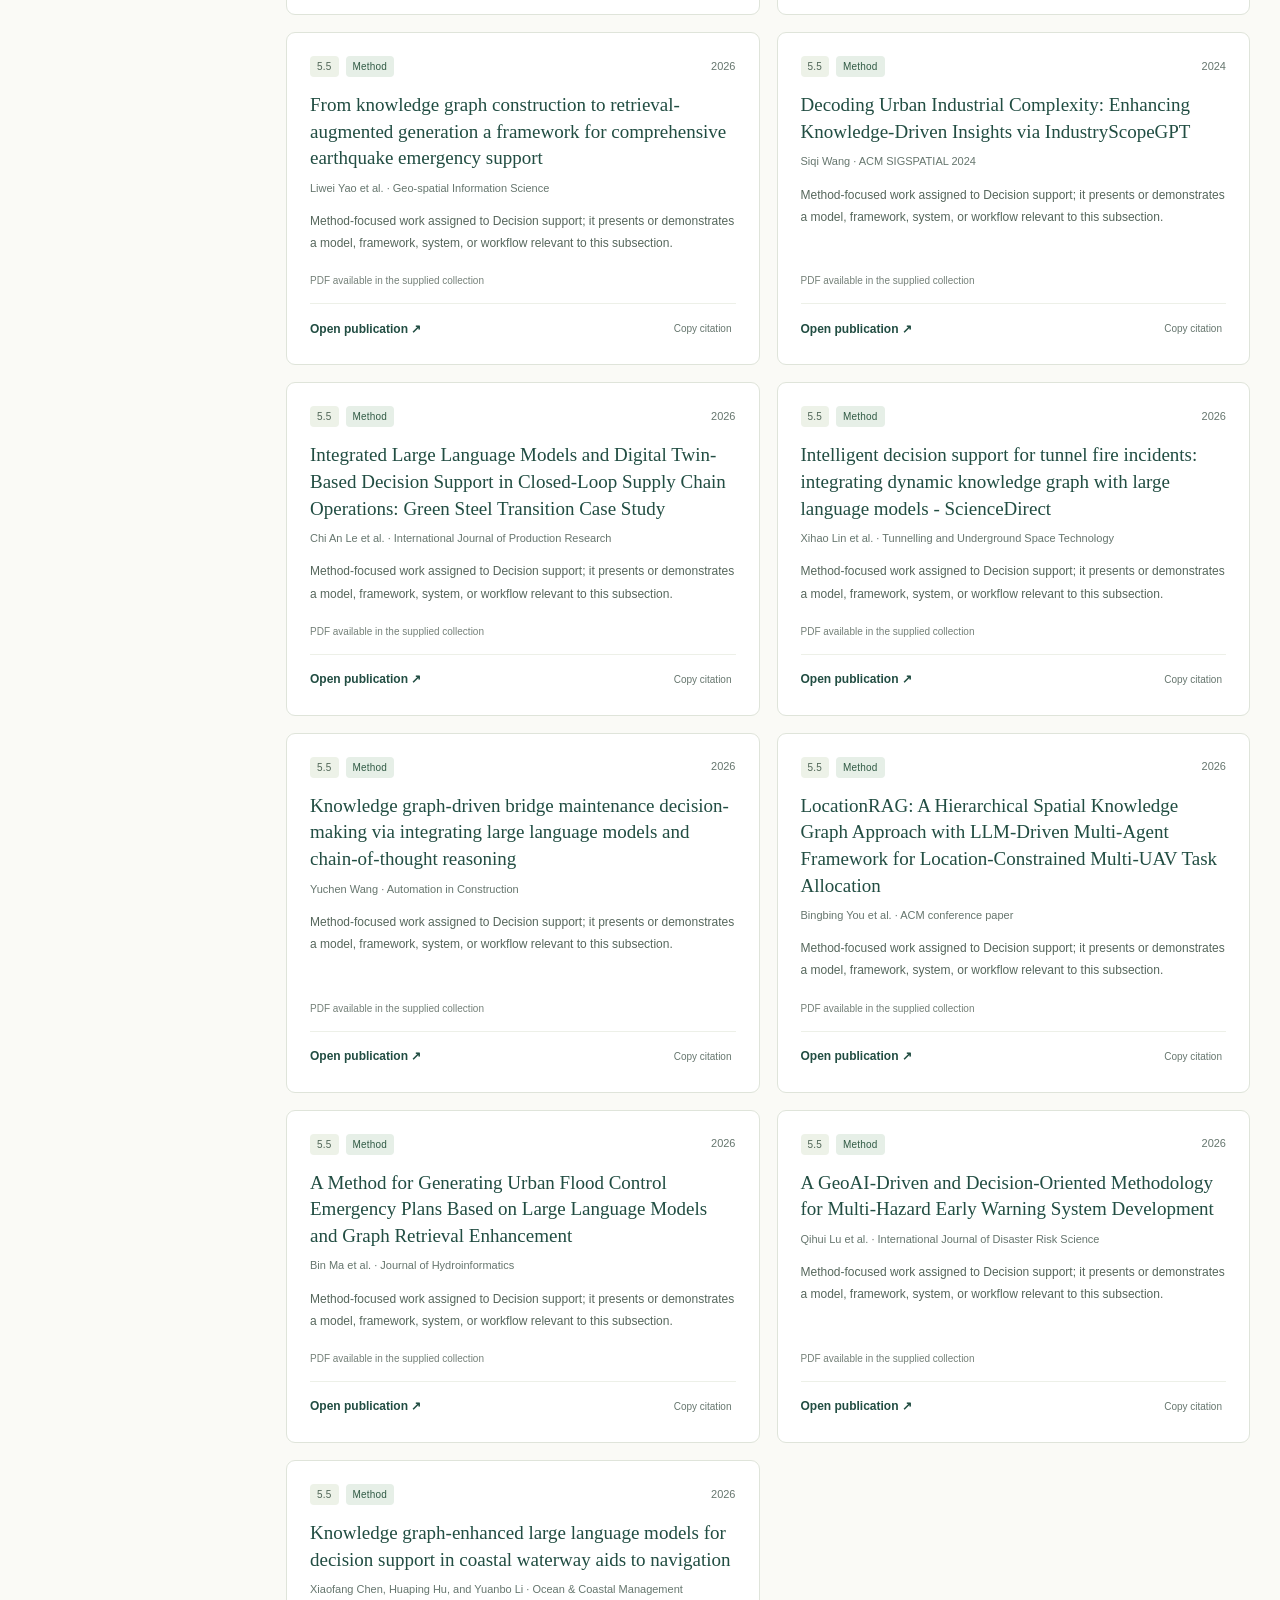
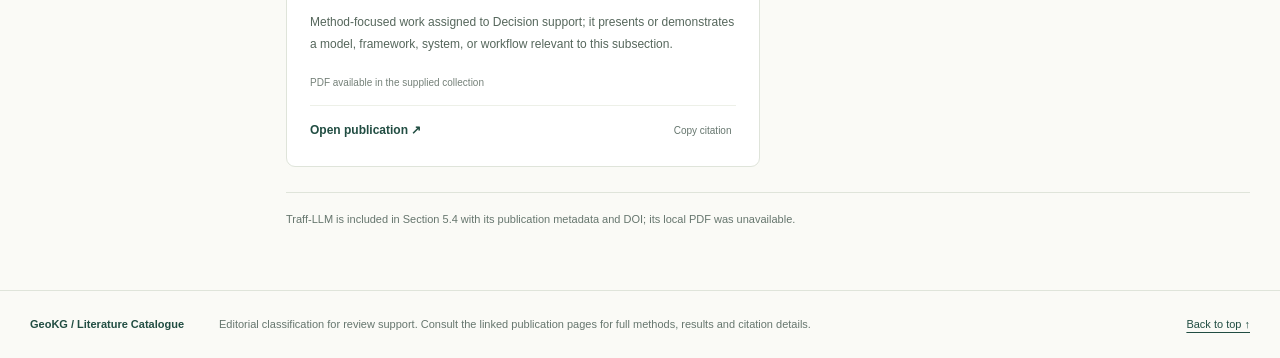
==== commit 29498edd: "Add files via upload" ====
--- a/index.html
+++ b/index.html
@@ -3,7 +3,7 @@
 <head>
   <meta charset="utf-8">
   <meta name="viewport" content="width=device-width,initial-scale=1">
-  <meta name="description" content="An English catalogue of representative literature for Chapters 4 and 5 of a review on geographic knowledge graphs and large language models.">
+  <meta name="description" content="An English catalogue of representative Chapter 5 literature on geographic knowledge graphs and large language models.">
   <title>GeoKG and LLM Literature Catalogue</title>
   <link rel="icon" href="favicon.svg" type="image/svg+xml">
   <link rel="stylesheet" href="styles.css">
@@ -38,7 +38,7 @@
         </form>
         <div class="list-heading"><div><p class="eyebrow">CATALOGUE</p><h2 id="list-title">All records</h2></div><p id="result-count" aria-live="polite"></p></div>
         <div id="results"></div>
-        <p class="grade-note">The local collection contains 56 PDFs. Traff-LLM is included as a verified metadata-only Chapter 4 record because its local PDF was unavailable.</p>
+        <p class="grade-note">Traff-LLM is included in Section 5.4 with its publication metadata and DOI; its local PDF was unavailable.</p>
       </section>
     </div>
   </main>
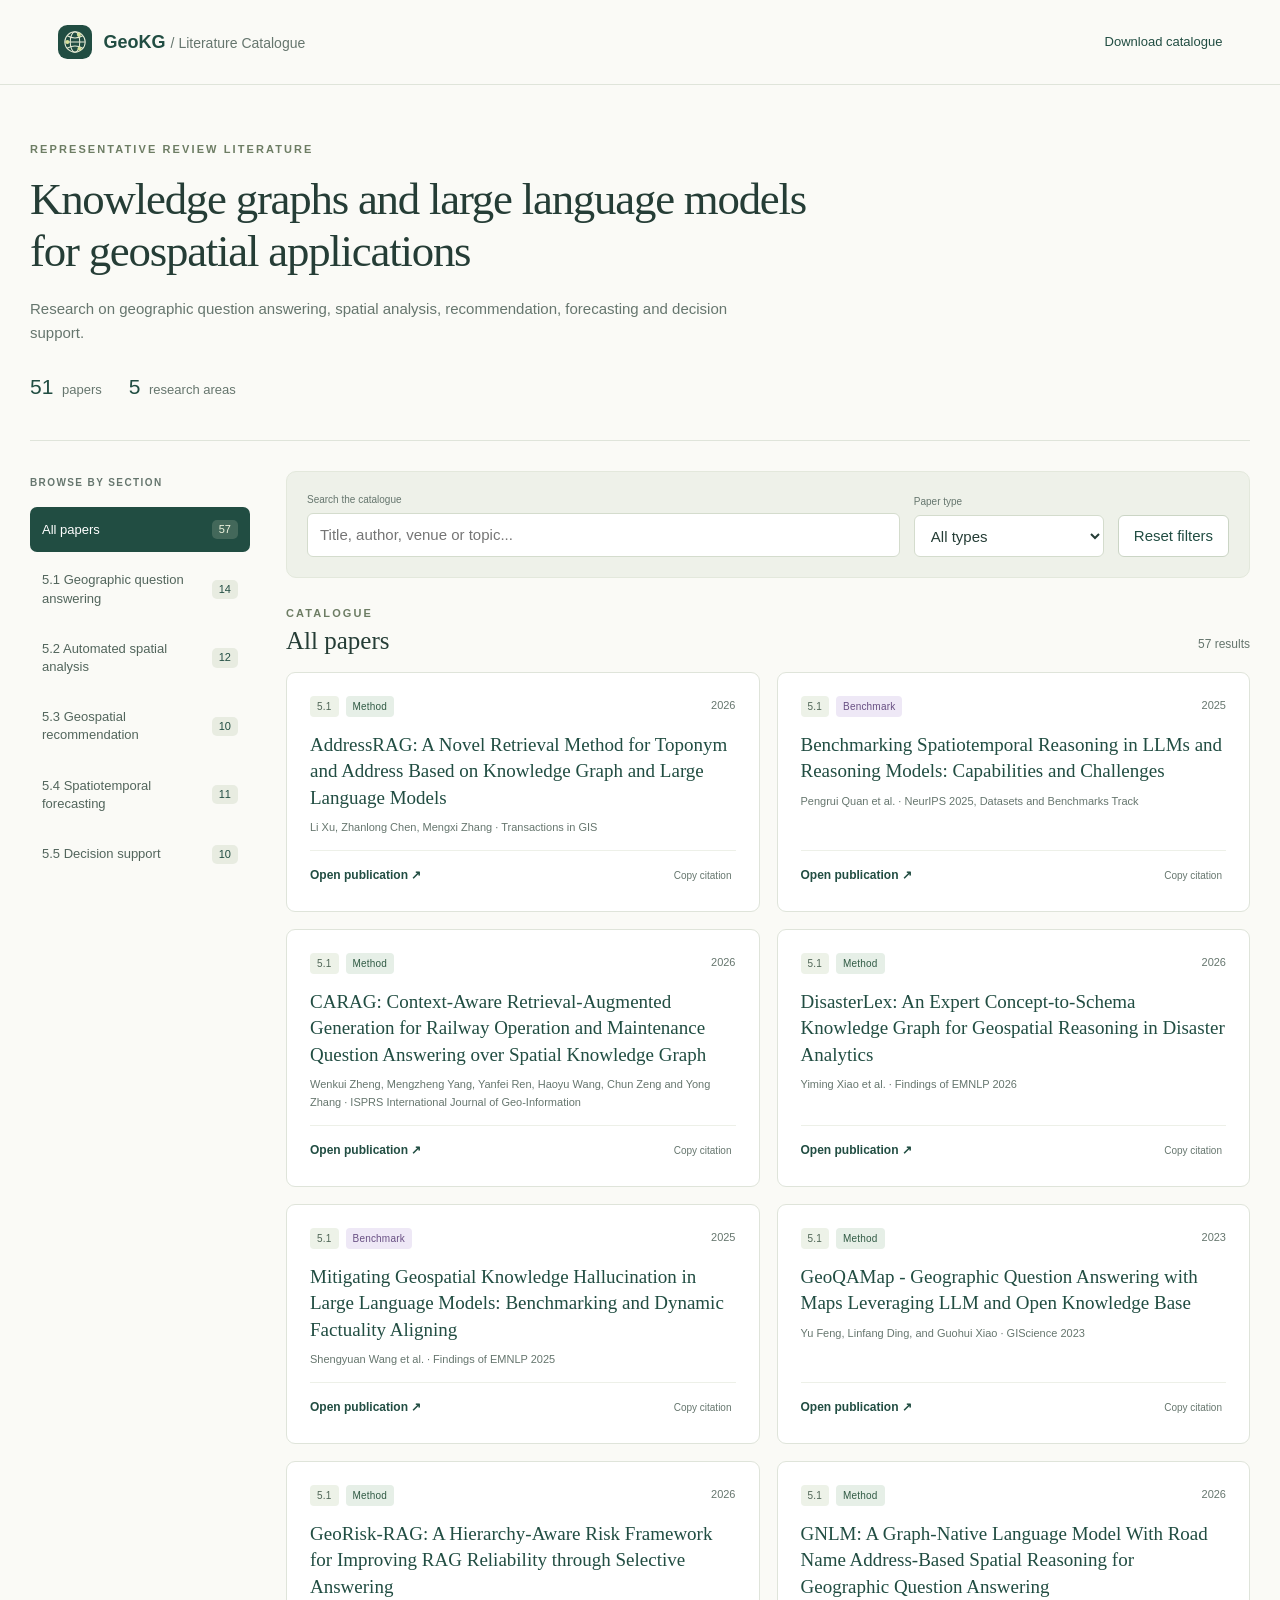
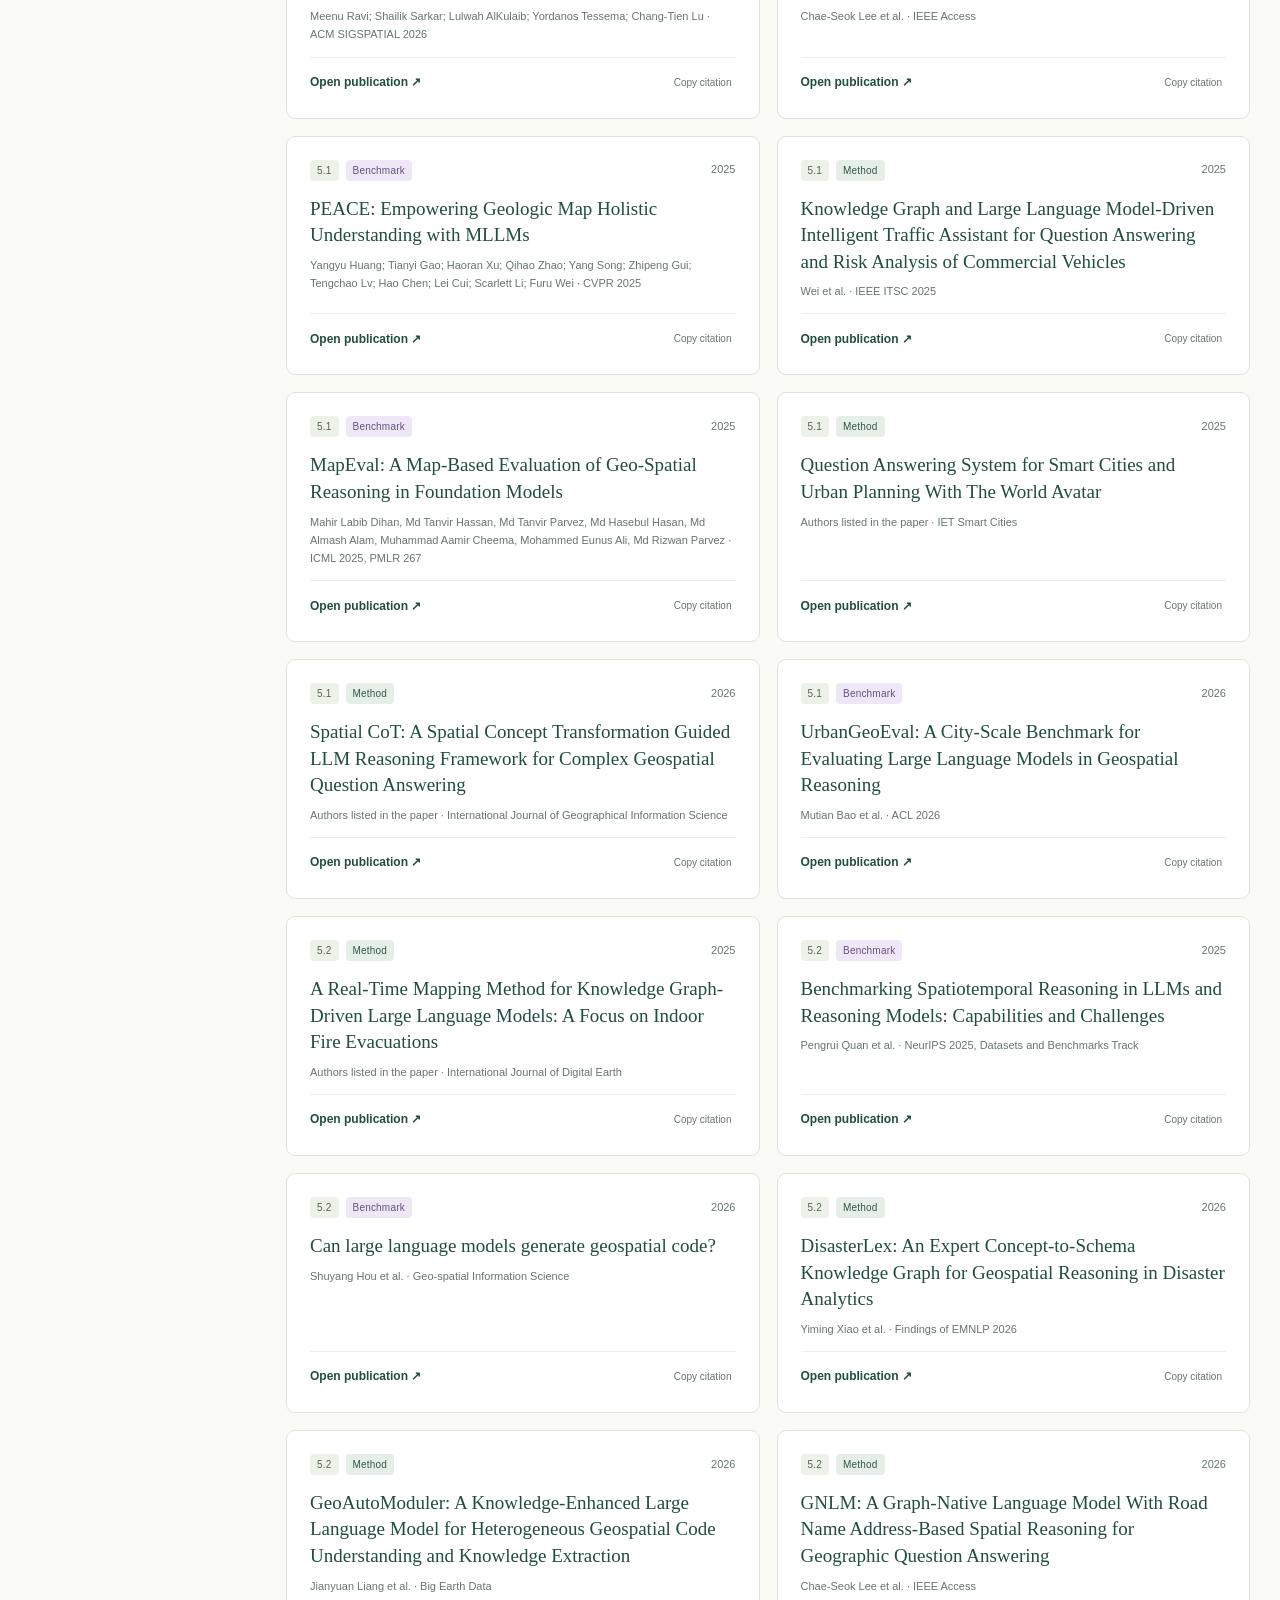
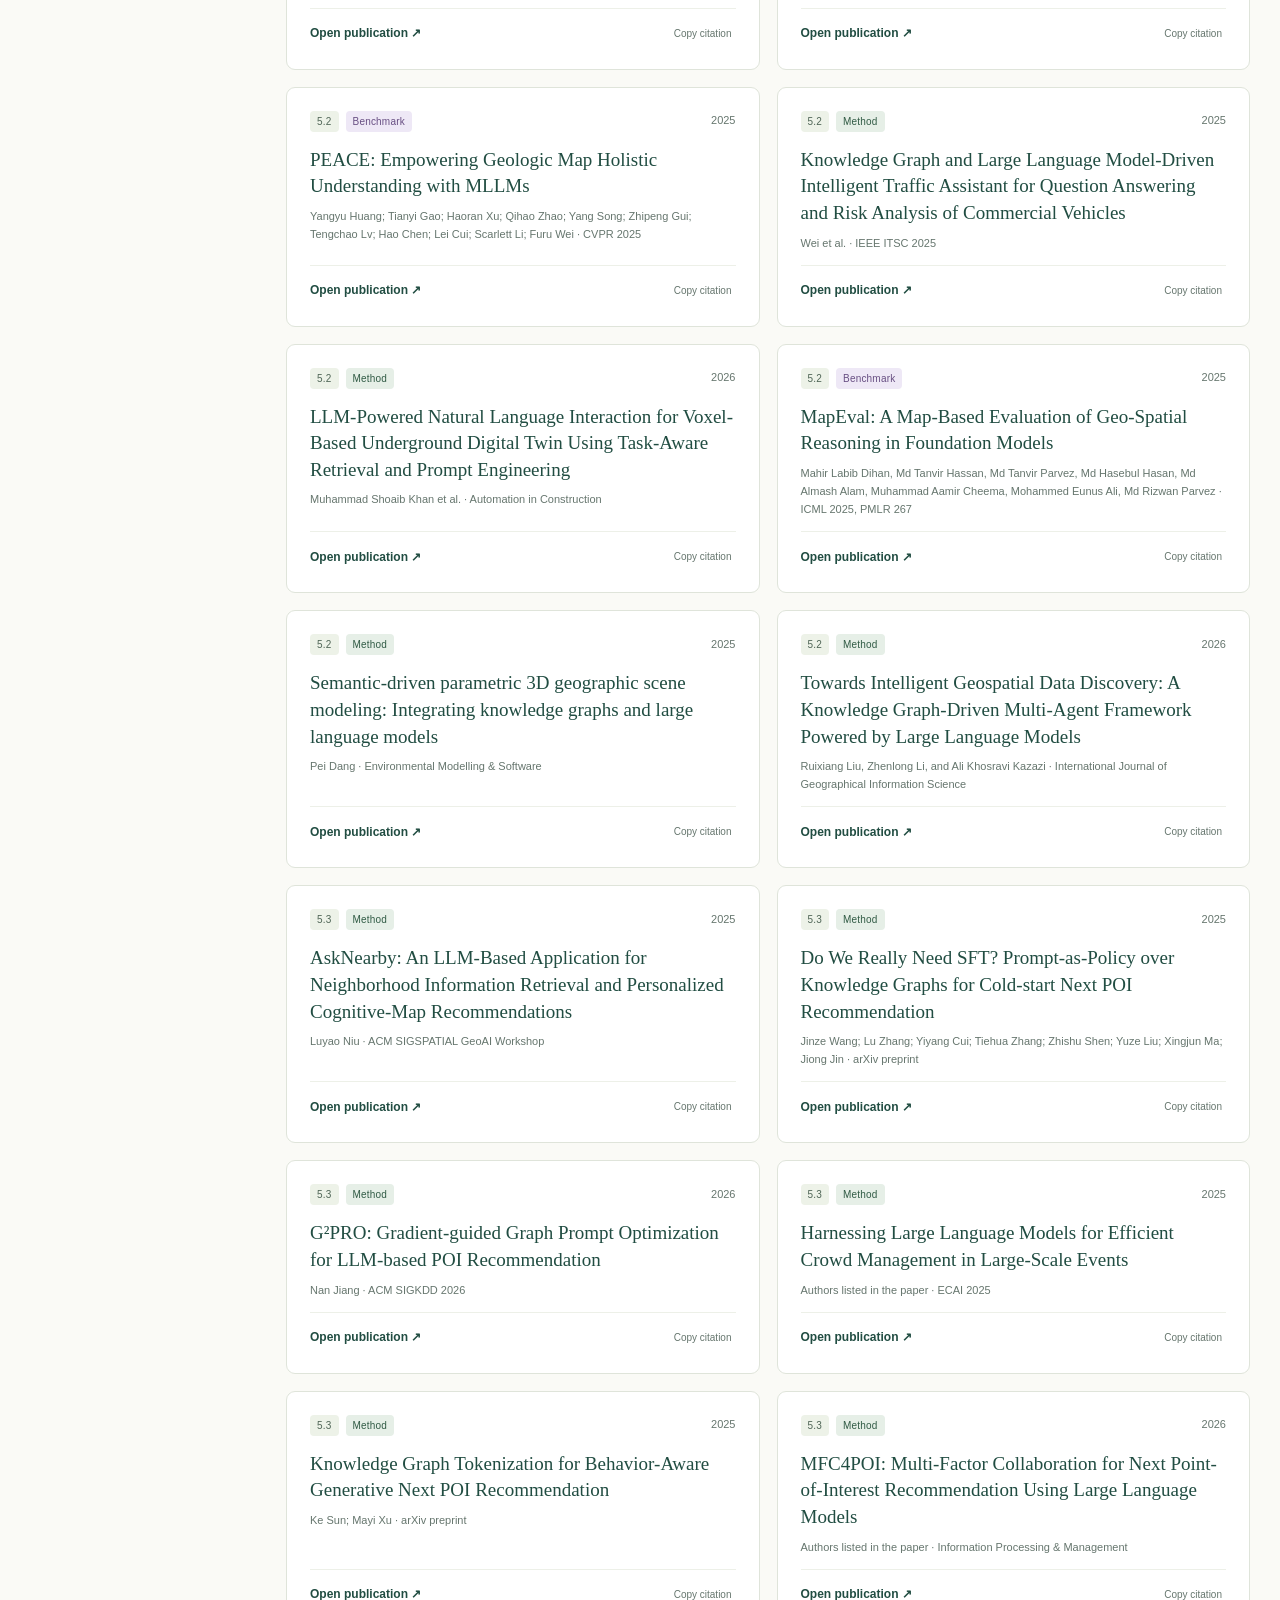
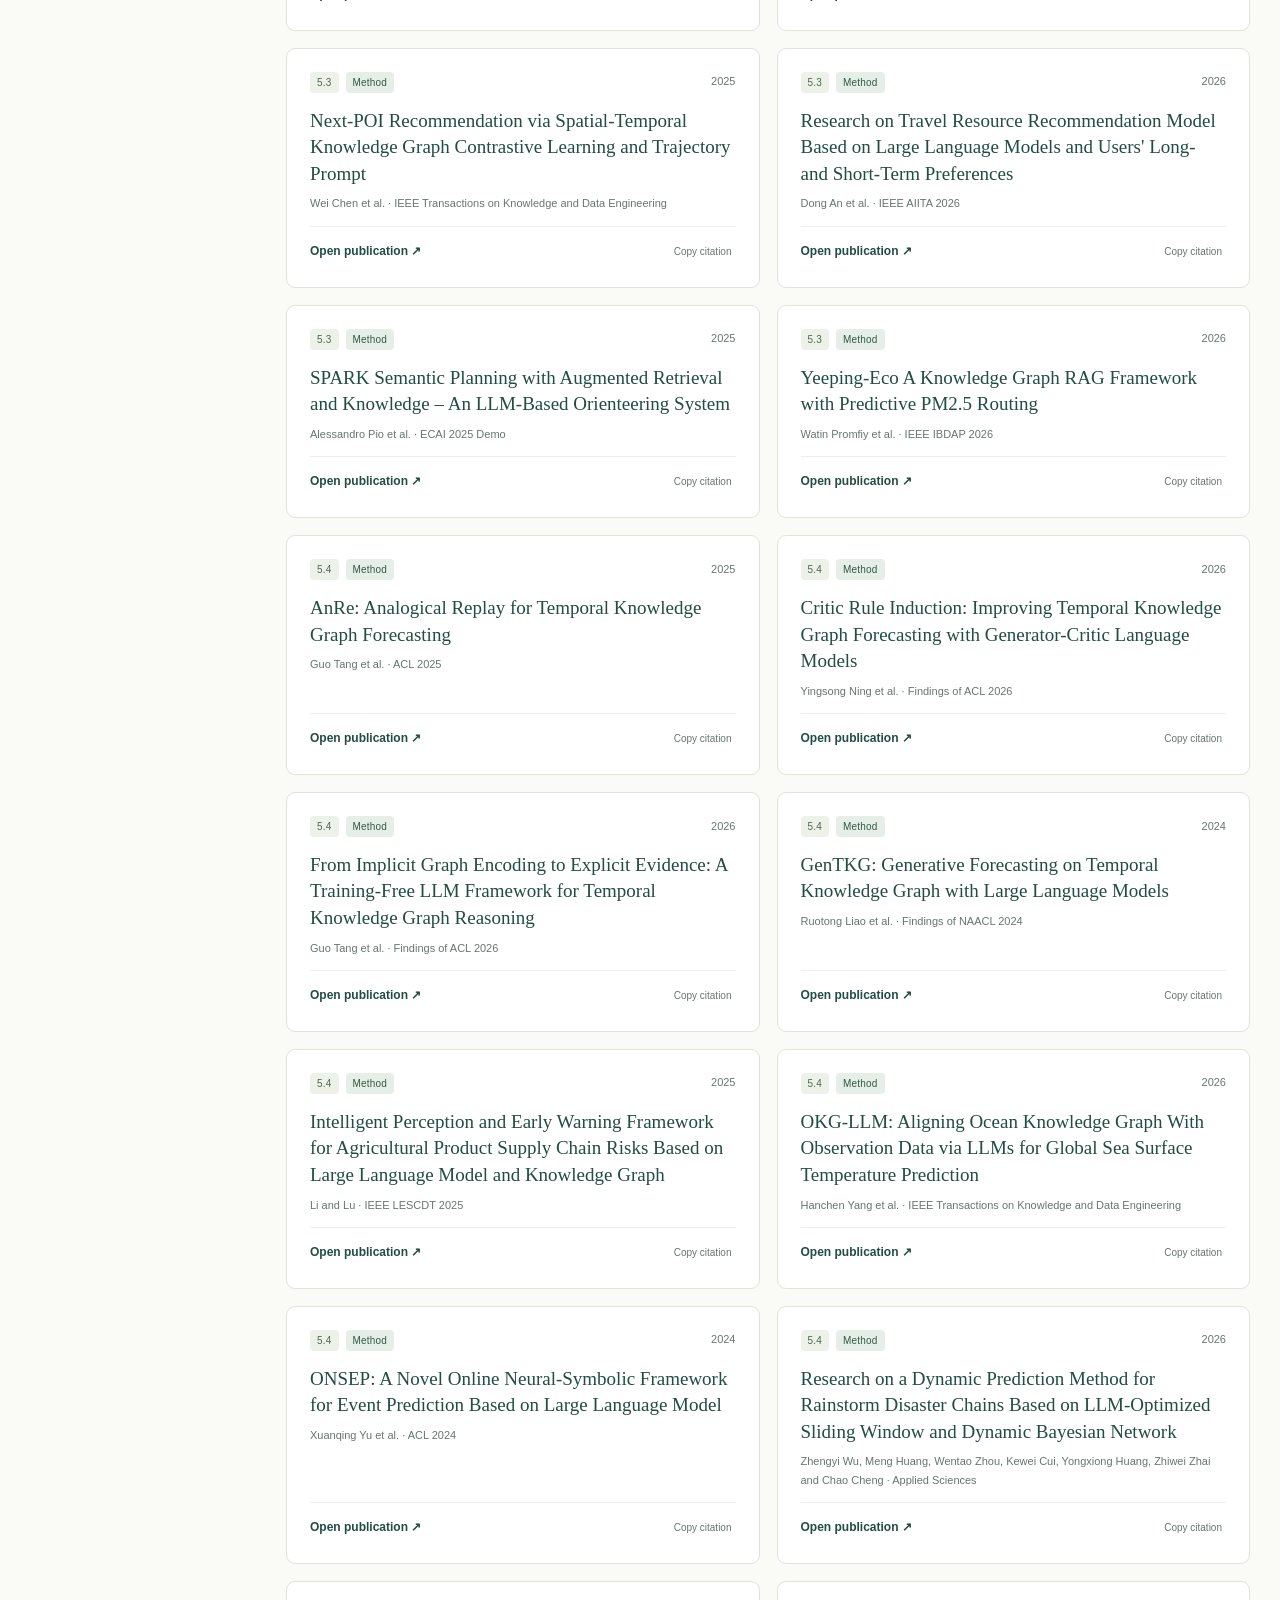
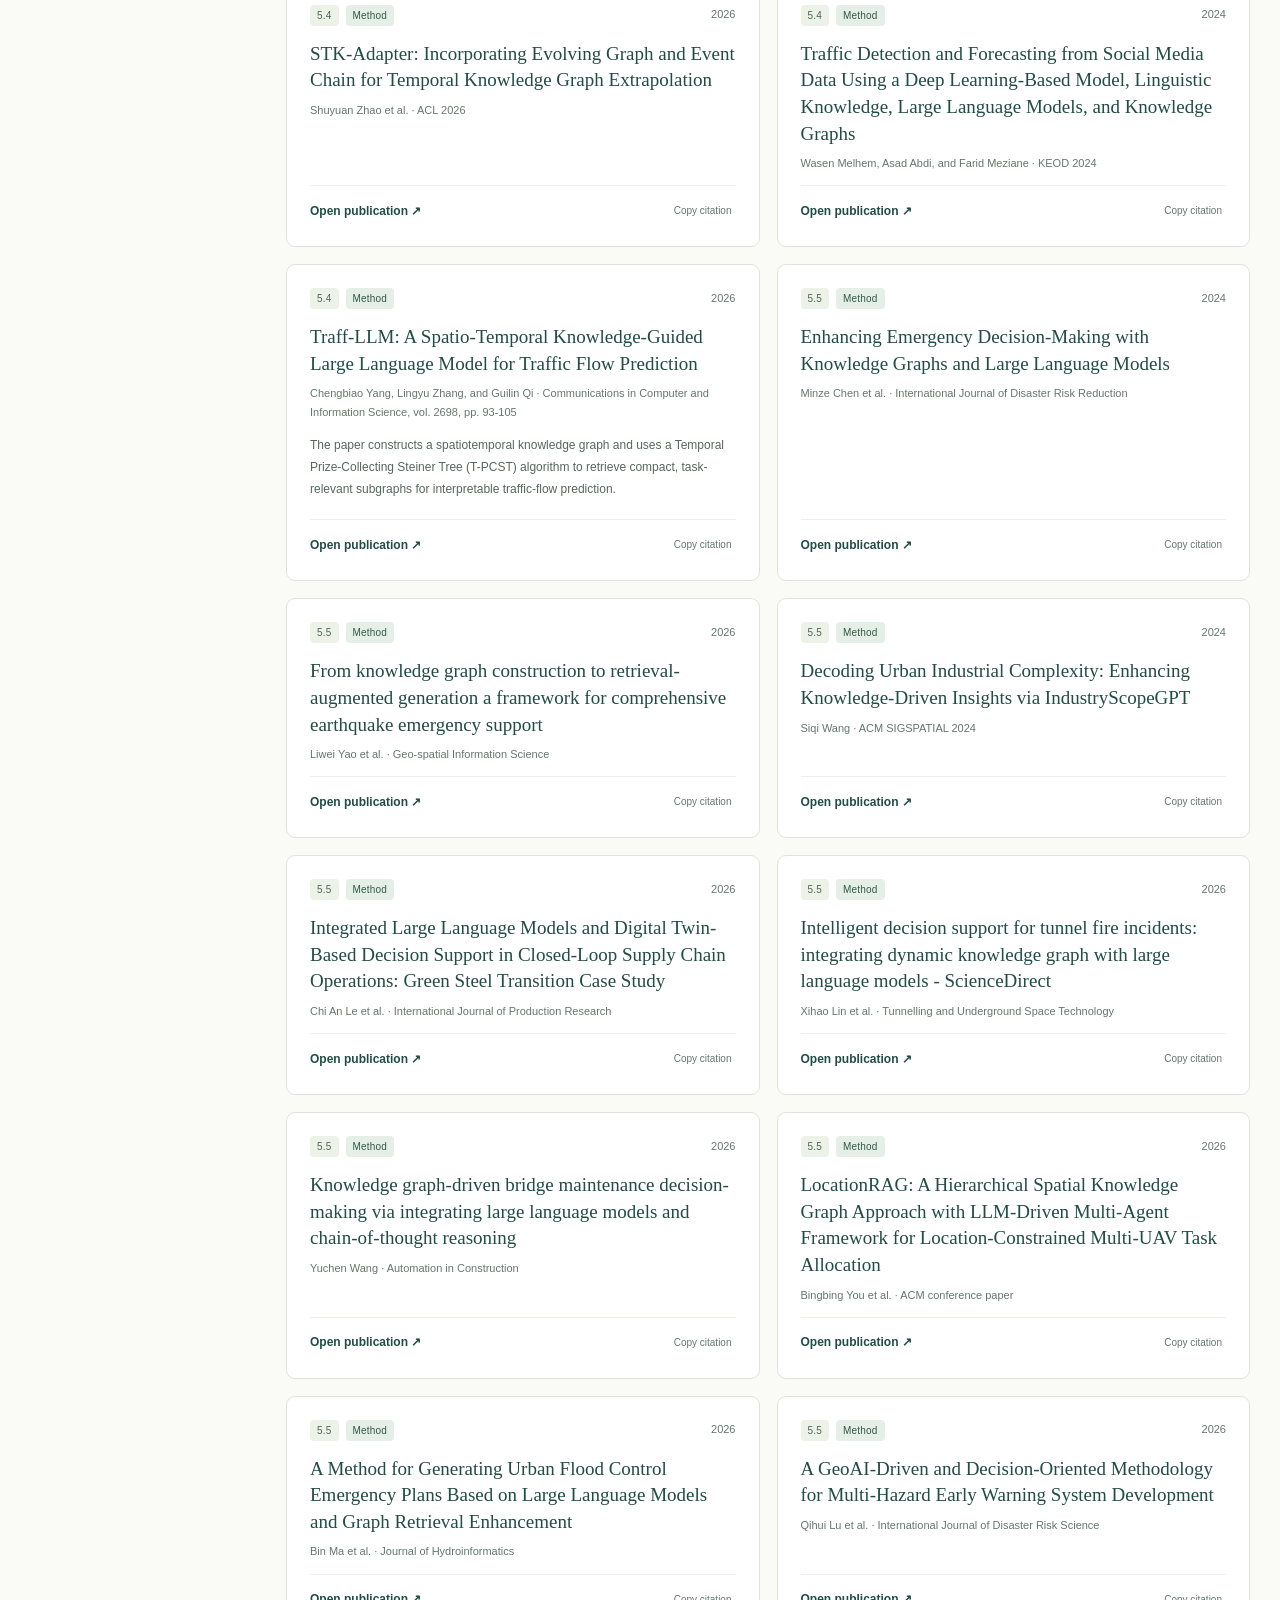
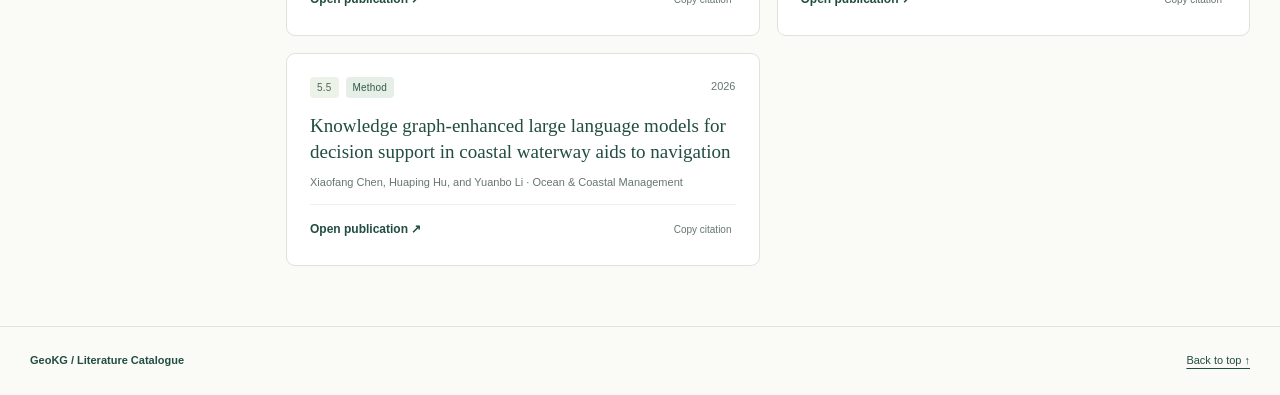
==== commit d02f5fa9: "Add files via upload" ====
--- a/index.html
+++ b/index.html
@@ -21,14 +21,13 @@
     <section class="intro" aria-labelledby="page-title">
       <p class="eyebrow">REPRESENTATIVE REVIEW LITERATURE</p>
       <h1 id="page-title">Knowledge graphs and large language models<br>for geospatial applications</h1>
-      <p class="lead">Representative papers cited or collected for the review, organised by subsection. Method papers and benchmark papers in Sections 5.1 and 5.2 are displayed in separate groups.</p>
-      <div class="collection-meta"><span><b>57</b> section records</span><span><b>51</b> unique works</span><span><b>5</b> Chapter 5 subsections</span><span class="updated">Updated 10 November 2026</span></div>
+      <p class="lead">Research on geographic question answering, spatial analysis, recommendation, forecasting and decision support.</p>
+      <div class="collection-meta"><span><b>51</b> papers</span><span><b>5</b> research areas</span></div>
     </section>
     <div class="workspace">
       <aside>
         <h2 class="aside-heading">BROWSE BY SECTION</h2>
         <nav id="sections" aria-label="Review sections"></nav>
-        <div class="scope-note"><span class="note-dot"></span><h3>Counting rule</h3><p>A paper may be assigned to both Sections 5.1 and 5.2 when it supports both question answering and automated spatial analysis. Counts therefore refer to section records; the unique-work total removes duplicates.</p></div>
       </aside>
       <section class="catalogue" aria-labelledby="list-title">
         <form class="filters" id="filters">
@@ -36,12 +35,11 @@
           <label><span>Paper type</span><select id="kind"><option value="all">All types</option><option value="method">Method</option><option value="benchmark">Benchmark</option></select></label>
           <button type="button" id="reset">Reset filters</button>
         </form>
-        <div class="list-heading"><div><p class="eyebrow">CATALOGUE</p><h2 id="list-title">All records</h2></div><p id="result-count" aria-live="polite"></p></div>
+        <div class="list-heading"><div><p class="eyebrow">CATALOGUE</p><h2 id="list-title">All papers</h2></div><p id="result-count" aria-live="polite"></p></div>
         <div id="results"></div>
-        <p class="grade-note">Traff-LLM is included in Section 5.4 with its publication metadata and DOI; its local PDF was unavailable.</p>
       </section>
     </div>
   </main>
-  <footer><span>GeoKG / Literature Catalogue</span><p>Editorial classification for review support. Consult the linked publication pages for full methods, results and citation details.</p><a href="#page-title">Back to top ↑</a></footer>
+  <footer><span>GeoKG / Literature Catalogue</span><a href="#page-title">Back to top ↑</a></footer>
 </body>
 </html>
